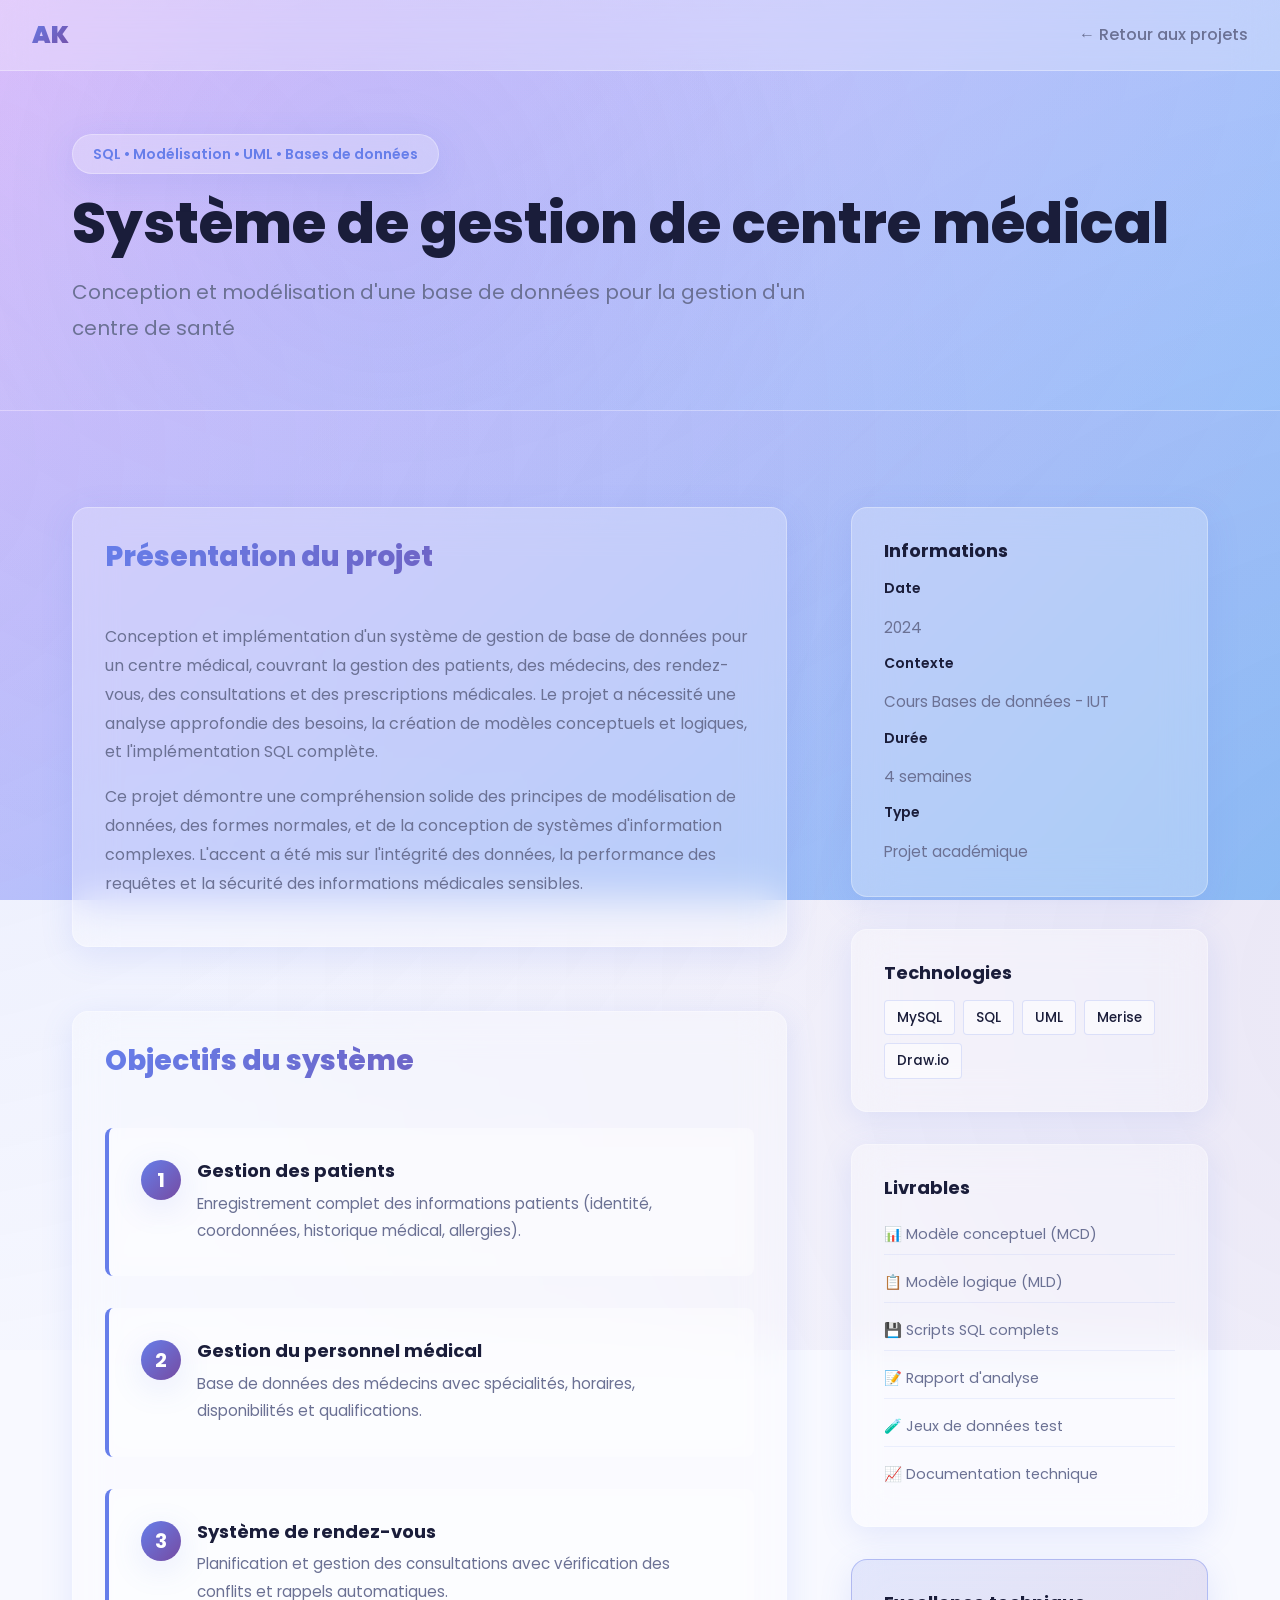
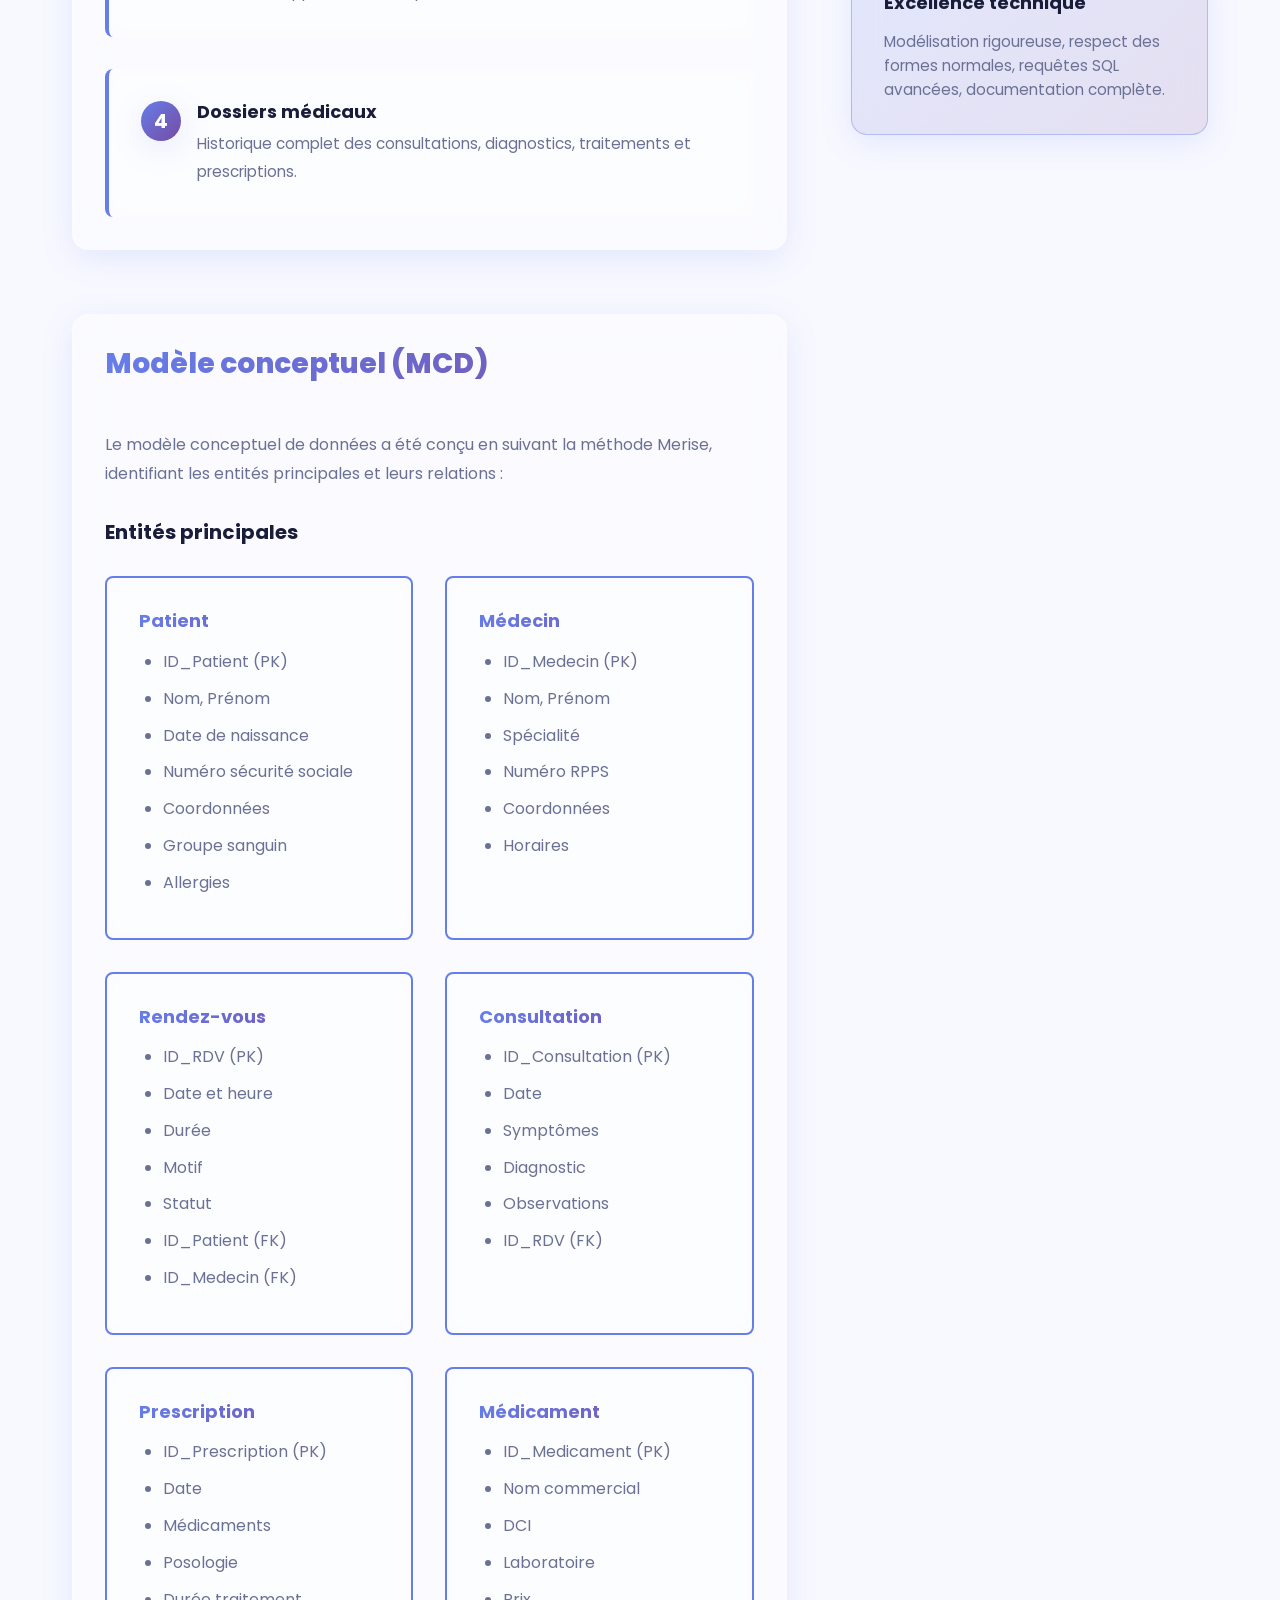
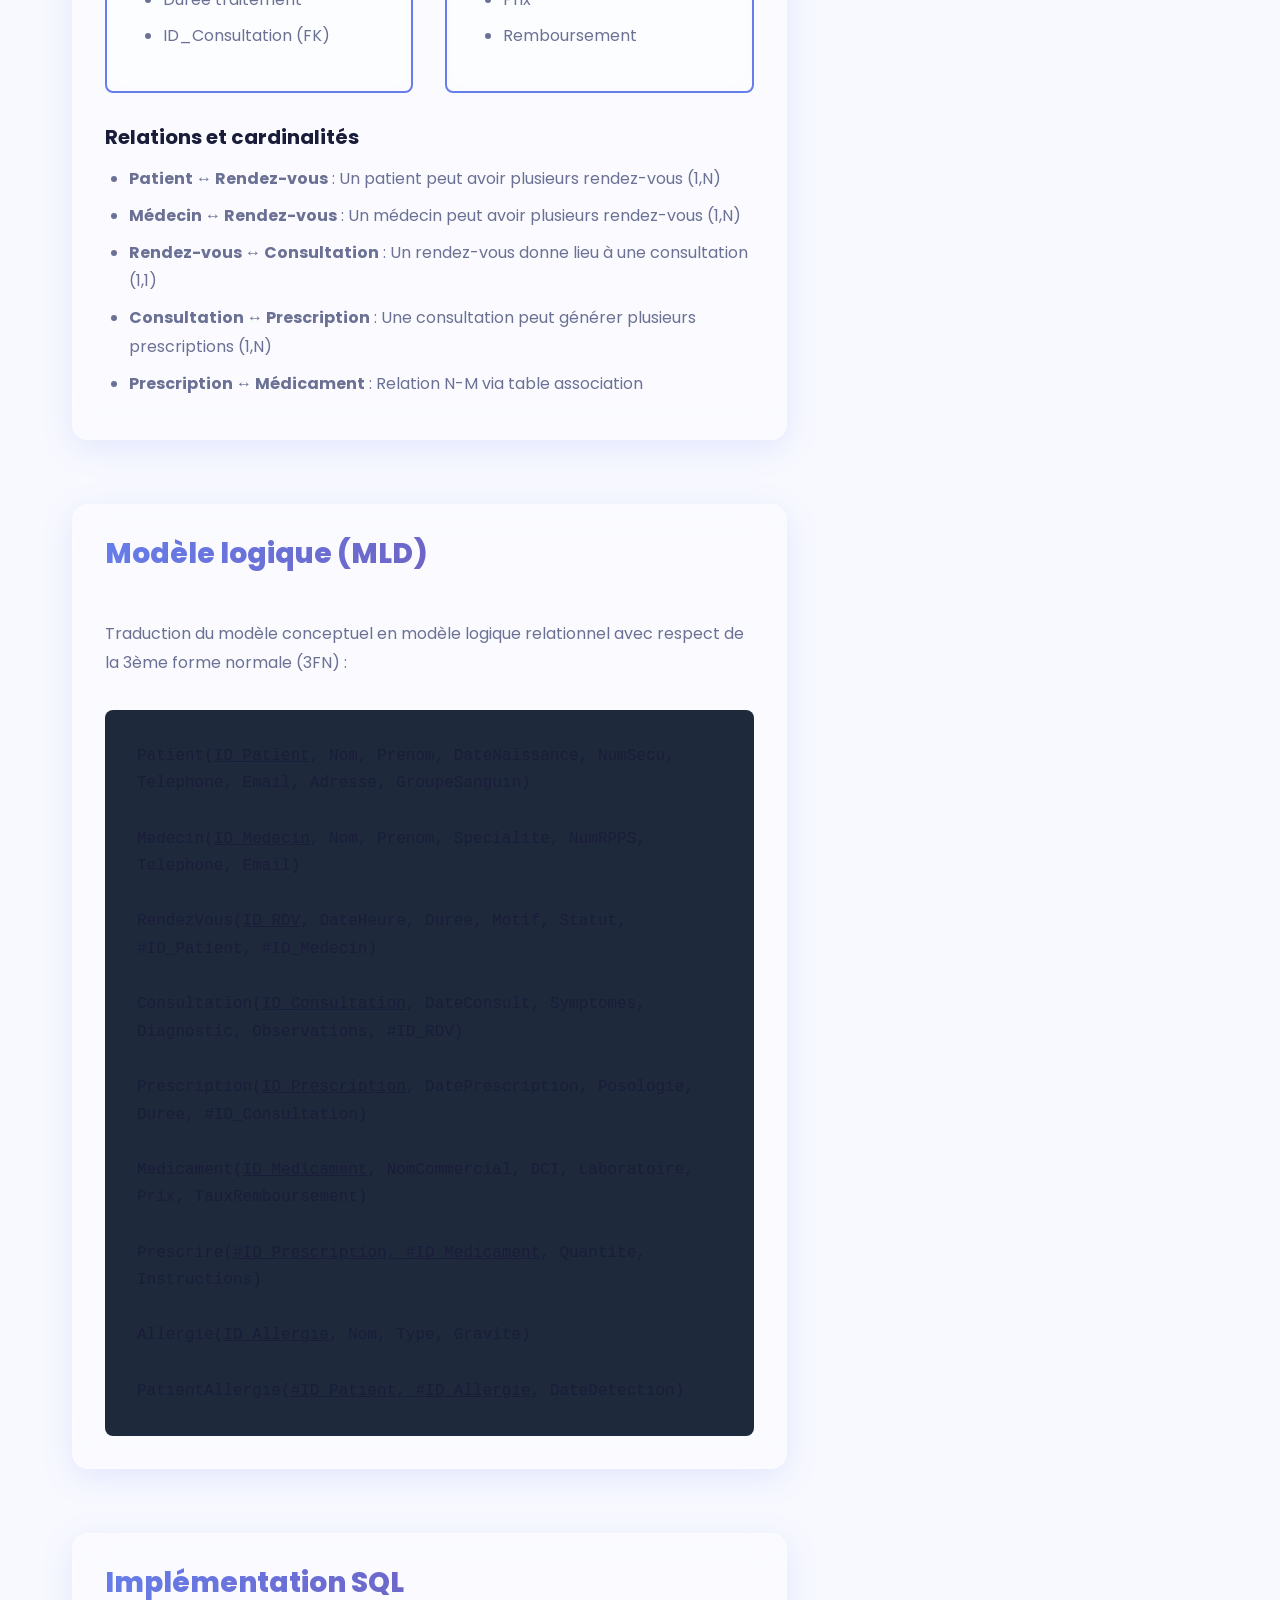
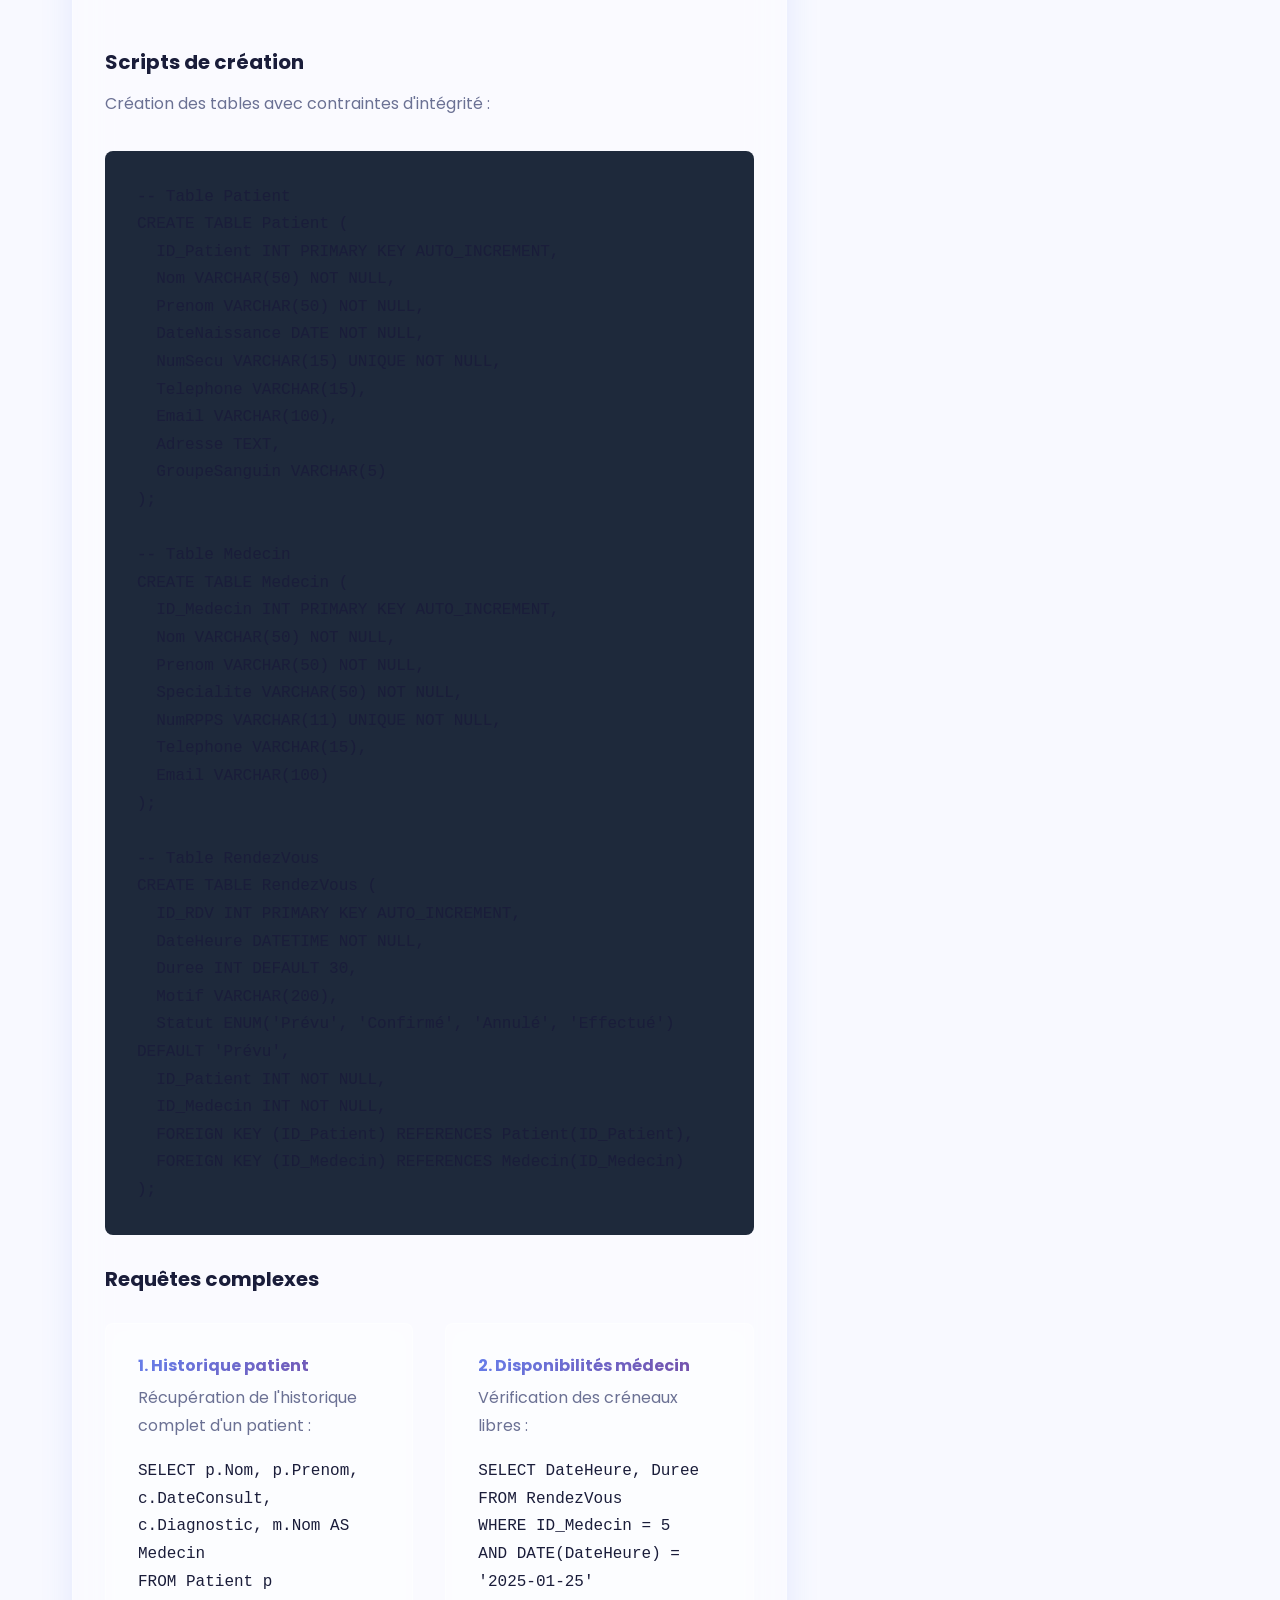
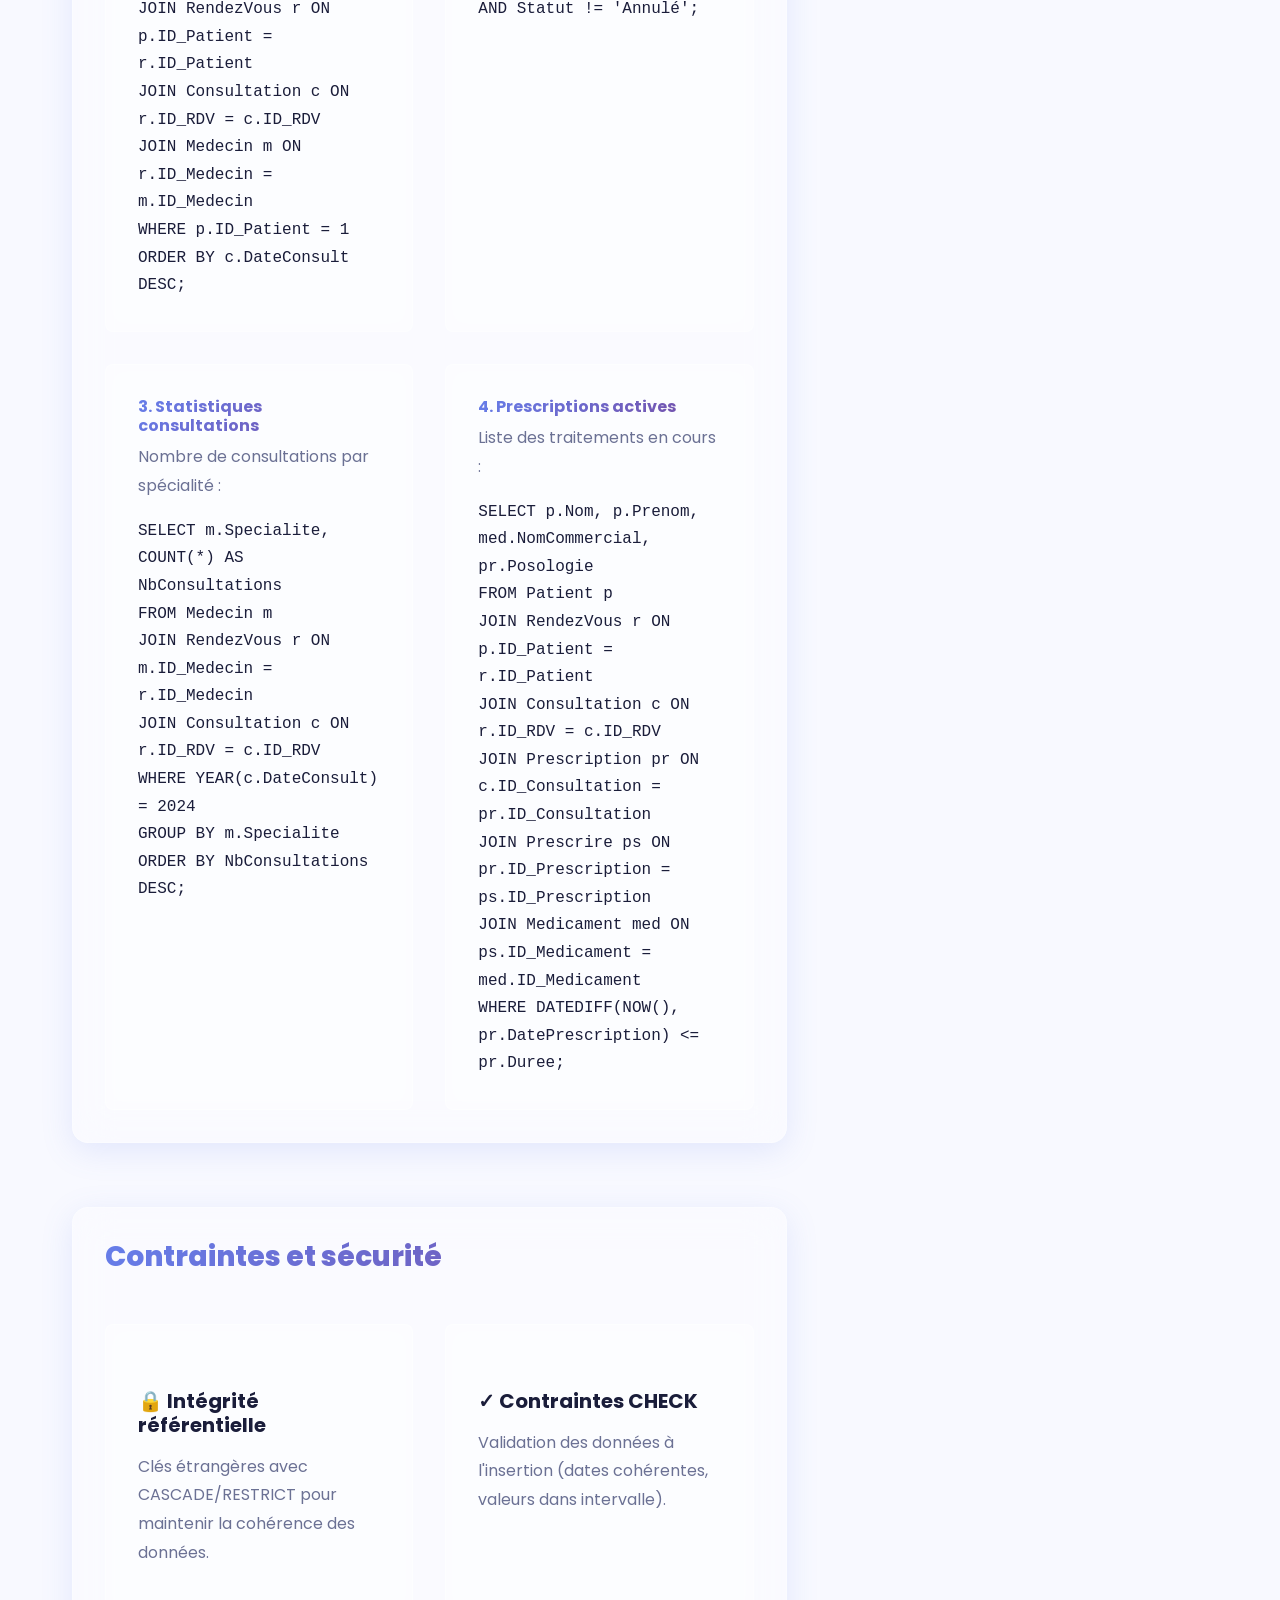
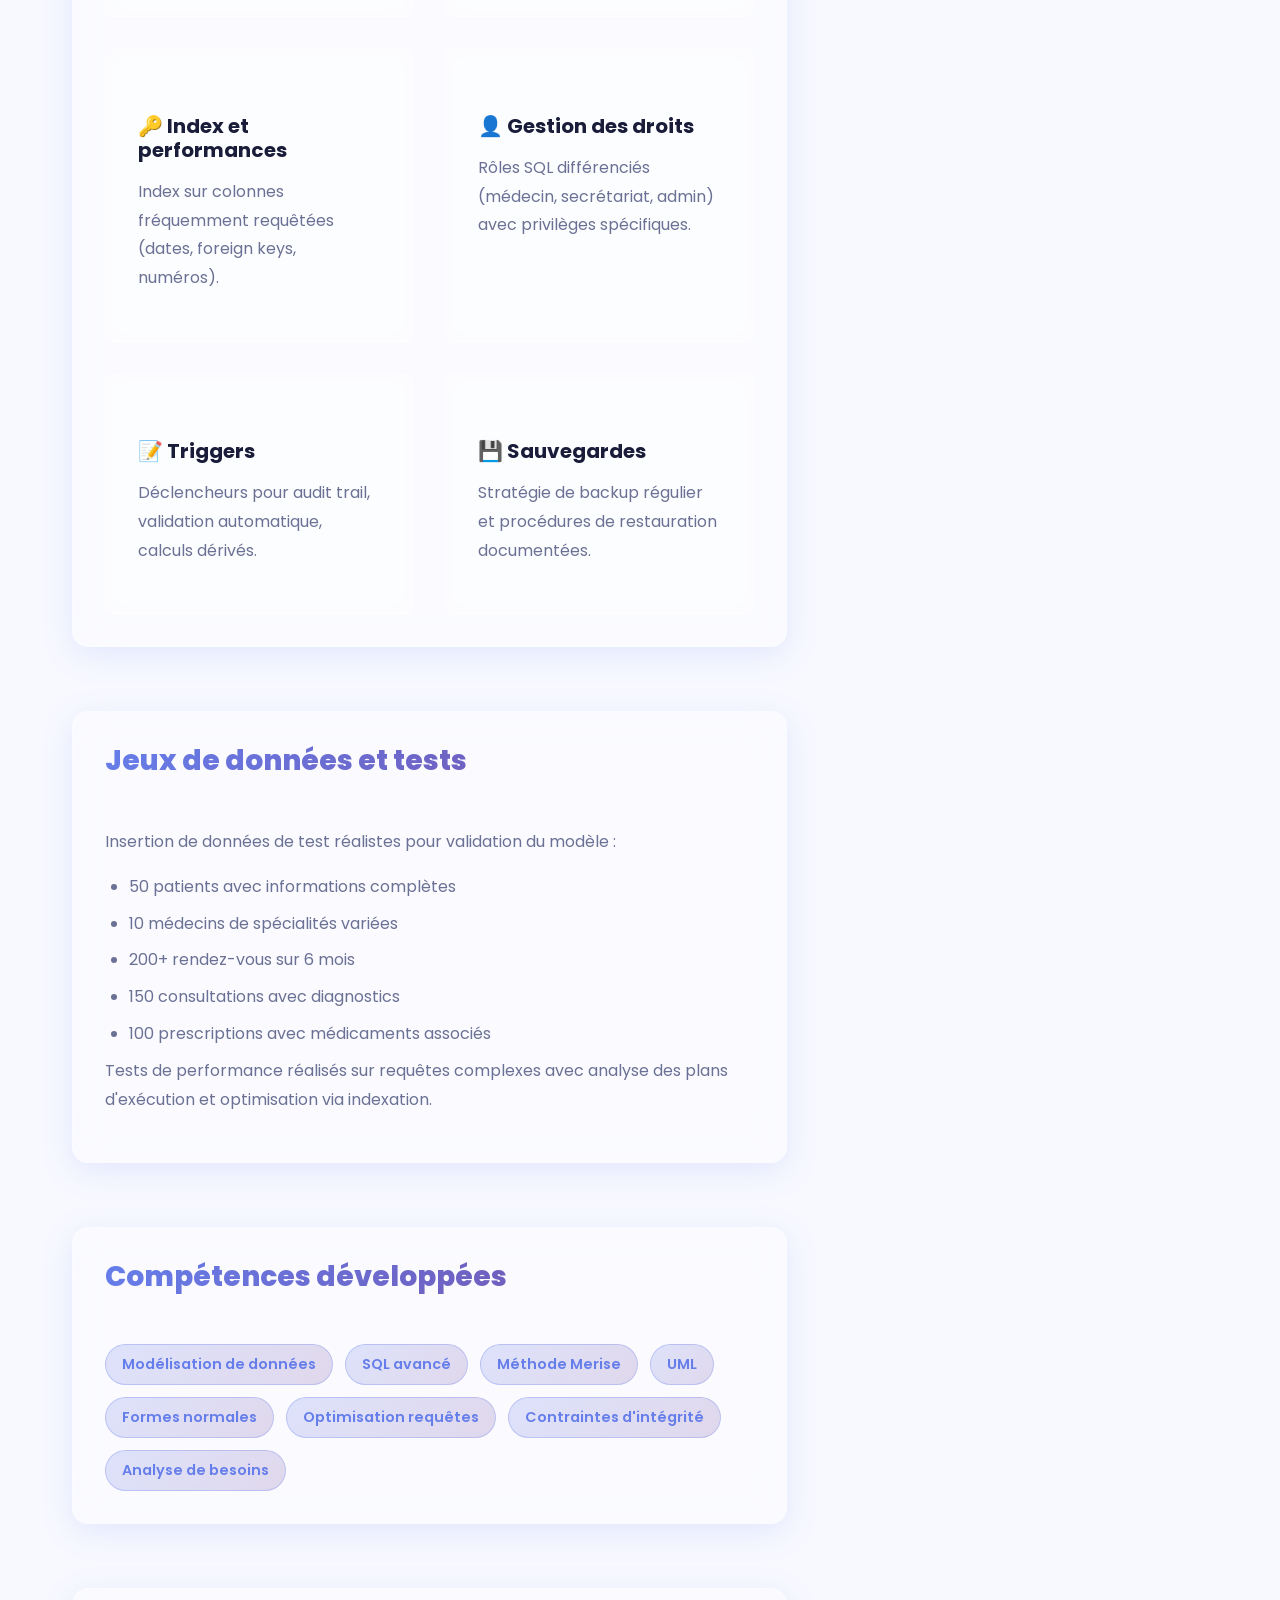
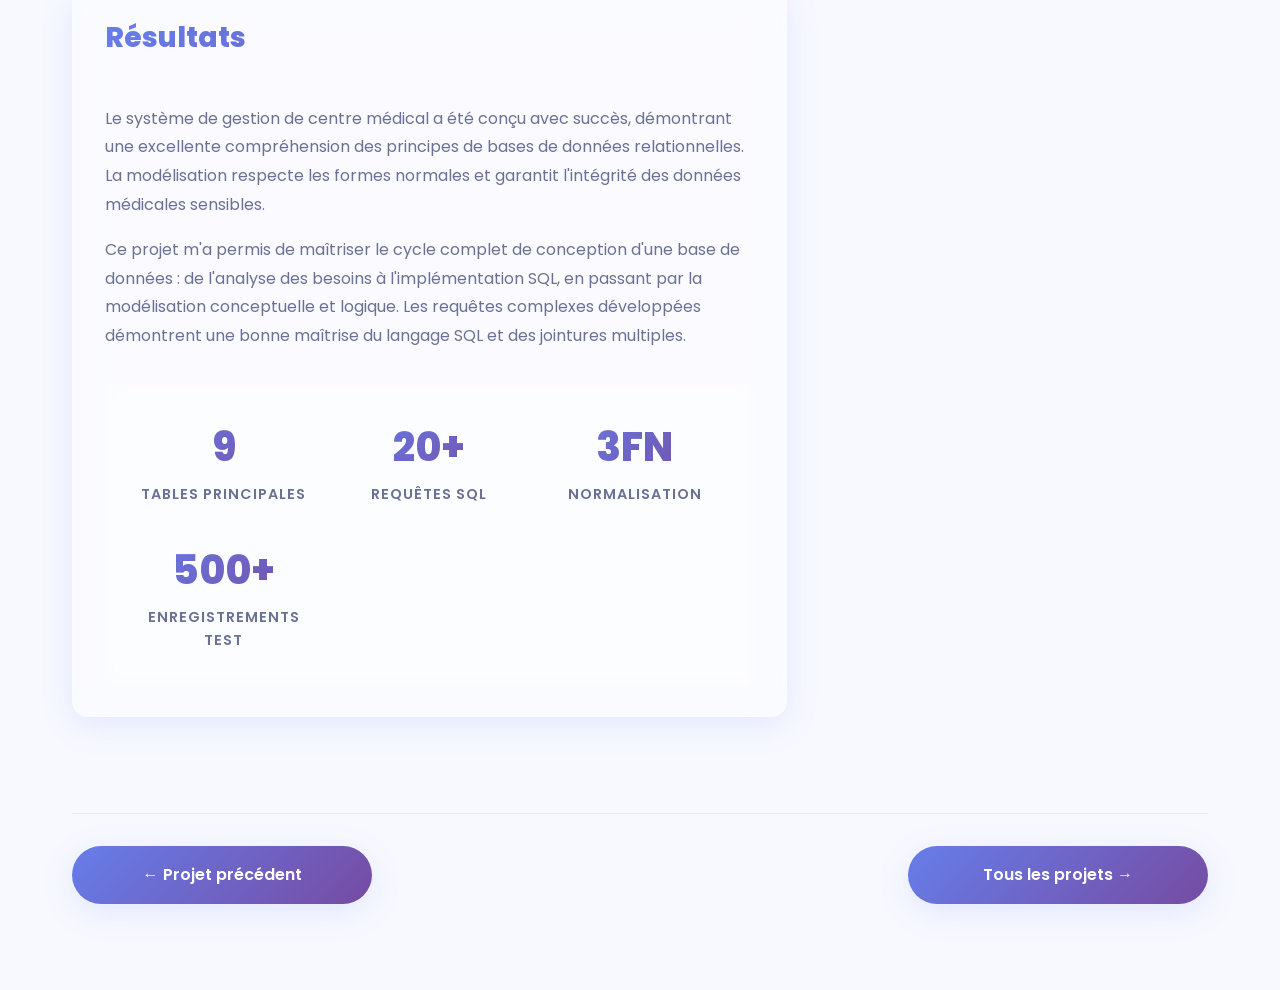
==== projet-base-donnees.html @ 13f82021 "Add files via upload" ====
<!DOCTYPE html>
<html lang="fr">
<head>
    <meta charset="UTF-8">
    <meta name="viewport" content="width=device-width, initial-scale=1.0">
    <title>Système de gestion centre médical - Ali Khaloui</title>
    <link rel="stylesheet" href="style-glassmorphism.css">
    <link rel="stylesheet" href="project-style-glassmorphism.css">
    <link href="https://fonts.googleapis.com/css2?family=Poppins:wght@300;400;500;600;700;800;900&display=swap" rel="stylesheet">
</head>
<body>
    <nav class="nav">
        <div class="nav-container">
            <a href="index.html" class="nav-logo">AK</a>
            <a href="index.html#projets" class="back-link">← Retour aux projets</a>
        </div>
    </nav>

    <div class="project-hero">
        <div class="container">
            <span class="project-tag">SQL • Modélisation • UML • Bases de données</span>
            <h1 class="project-hero-title">Système de gestion de centre médical</h1>
            <p class="project-hero-subtitle">Conception et modélisation d'une base de données pour la gestion d'un centre de santé</p>
        </div>
    </div>

    <main class="project-detail">
        <div class="container">
            <div class="project-content-grid">
                <div class="project-main-content">
                    <section class="content-section">
                        <h2>Présentation du projet</h2>
                        <p>
                            Conception et implémentation d'un système de gestion de base de données pour un centre 
                            médical, couvrant la gestion des patients, des médecins, des rendez-vous, des consultations 
                            et des prescriptions médicales. Le projet a nécessité une analyse approfondie des besoins, 
                            la création de modèles conceptuels et logiques, et l'implémentation SQL complète.
                        </p>
                        <p>
                            Ce projet démontre une compréhension solide des principes de modélisation de données, 
                            des formes normales, et de la conception de systèmes d'information complexes. L'accent 
                            a été mis sur l'intégrité des données, la performance des requêtes et la sécurité des 
                            informations médicales sensibles.
                        </p>
                    </section>

                    <section class="content-section">
                        <h2>Objectifs du système</h2>
                        <div class="objectives-list">
                            <div class="objective-item">
                                <div class="objective-number">1</div>
                                <div class="objective-content">
                                    <h3>Gestion des patients</h3>
                                    <p>Enregistrement complet des informations patients (identité, coordonnées, historique médical, allergies).</p>
                                </div>
                            </div>
                            <div class="objective-item">
                                <div class="objective-number">2</div>
                                <div class="objective-content">
                                    <h3>Gestion du personnel médical</h3>
                                    <p>Base de données des médecins avec spécialités, horaires, disponibilités et qualifications.</p>
                                </div>
                            </div>
                            <div class="objective-item">
                                <div class="objective-number">3</div>
                                <div class="objective-content">
                                    <h3>Système de rendez-vous</h3>
                                    <p>Planification et gestion des consultations avec vérification des conflits et rappels automatiques.</p>
                                </div>
                            </div>
                            <div class="objective-item">
                                <div class="objective-number">4</div>
                                <div class="objective-content">
                                    <h3>Dossiers médicaux</h3>
                                    <p>Historique complet des consultations, diagnostics, traitements et prescriptions.</p>
                                </div>
                            </div>
                        </div>
                    </section>

                    <section class="content-section">
                        <h2>Modèle conceptuel (MCD)</h2>
                        <p>
                            Le modèle conceptuel de données a été conçu en suivant la méthode Merise, 
                            identifiant les entités principales et leurs relations :
                        </p>
                        <div class="data-model">
                            <div class="entity-block">
                                <h3>Entités principales</h3>
                                <div class="entities-grid">
                                    <div class="entity-card">
                                        <h4>Patient</h4>
                                        <ul>
                                            <li>ID_Patient (PK)</li>
                                            <li>Nom, Prénom</li>
                                            <li>Date de naissance</li>
                                            <li>Numéro sécurité sociale</li>
                                            <li>Coordonnées</li>
                                            <li>Groupe sanguin</li>
                                            <li>Allergies</li>
                                        </ul>
                                    </div>
                                    <div class="entity-card">
                                        <h4>Médecin</h4>
                                        <ul>
                                            <li>ID_Medecin (PK)</li>
                                            <li>Nom, Prénom</li>
                                            <li>Spécialité</li>
                                            <li>Numéro RPPS</li>
                                            <li>Coordonnées</li>
                                            <li>Horaires</li>
                                        </ul>
                                    </div>
                                    <div class="entity-card">
                                        <h4>Rendez-vous</h4>
                                        <ul>
                                            <li>ID_RDV (PK)</li>
                                            <li>Date et heure</li>
                                            <li>Durée</li>
                                            <li>Motif</li>
                                            <li>Statut</li>
                                            <li>ID_Patient (FK)</li>
                                            <li>ID_Medecin (FK)</li>
                                        </ul>
                                    </div>
                                    <div class="entity-card">
                                        <h4>Consultation</h4>
                                        <ul>
                                            <li>ID_Consultation (PK)</li>
                                            <li>Date</li>
                                            <li>Symptômes</li>
                                            <li>Diagnostic</li>
                                            <li>Observations</li>
                                            <li>ID_RDV (FK)</li>
                                        </ul>
                                    </div>
                                    <div class="entity-card">
                                        <h4>Prescription</h4>
                                        <ul>
                                            <li>ID_Prescription (PK)</li>
                                            <li>Date</li>
                                            <li>Médicaments</li>
                                            <li>Posologie</li>
                                            <li>Durée traitement</li>
                                            <li>ID_Consultation (FK)</li>
                                        </ul>
                                    </div>
                                    <div class="entity-card">
                                        <h4>Médicament</h4>
                                        <ul>
                                            <li>ID_Medicament (PK)</li>
                                            <li>Nom commercial</li>
                                            <li>DCI</li>
                                            <li>Laboratoire</li>
                                            <li>Prix</li>
                                            <li>Remboursement</li>
                                        </ul>
                                    </div>
                                </div>
                            </div>
                            <div class="relations-block">
                                <h3>Relations et cardinalités</h3>
                                <ul class="relations-list">
                                    <li><strong>Patient ↔ Rendez-vous</strong> : Un patient peut avoir plusieurs rendez-vous (1,N)</li>
                                    <li><strong>Médecin ↔ Rendez-vous</strong> : Un médecin peut avoir plusieurs rendez-vous (1,N)</li>
                                    <li><strong>Rendez-vous ↔ Consultation</strong> : Un rendez-vous donne lieu à une consultation (1,1)</li>
                                    <li><strong>Consultation ↔ Prescription</strong> : Une consultation peut générer plusieurs prescriptions (1,N)</li>
                                    <li><strong>Prescription ↔ Médicament</strong> : Relation N-M via table association</li>
                                </ul>
                            </div>
                        </div>
                    </section>

                    <section class="content-section">
                        <h2>Modèle logique (MLD)</h2>
                        <p>
                            Traduction du modèle conceptuel en modèle logique relationnel avec respect 
                            de la 3ème forme normale (3FN) :
                        </p>
                        <div class="logical-model">
                            <div class="table-schema">
                                <code>
                                    Patient(<u>ID_Patient</u>, Nom, Prenom, DateNaissance, NumSecu, Telephone, Email, Adresse, GroupeSanguin)<br><br>
                                    Medecin(<u>ID_Medecin</u>, Nom, Prenom, Specialite, NumRPPS, Telephone, Email)<br><br>
                                    RendezVous(<u>ID_RDV</u>, DateHeure, Duree, Motif, Statut, #ID_Patient, #ID_Medecin)<br><br>
                                    Consultation(<u>ID_Consultation</u>, DateConsult, Symptomes, Diagnostic, Observations, #ID_RDV)<br><br>
                                    Prescription(<u>ID_Prescription</u>, DatePrescription, Posologie, Duree, #ID_Consultation)<br><br>
                                    Medicament(<u>ID_Medicament</u>, NomCommercial, DCI, Laboratoire, Prix, TauxRemboursement)<br><br>
                                    Prescrire(<u>#ID_Prescription, #ID_Medicament</u>, Quantite, Instructions)<br><br>
                                    Allergie(<u>ID_Allergie</u>, Nom, Type, Gravite)<br><br>
                                    PatientAllergie(<u>#ID_Patient, #ID_Allergie</u>, DateDetection)
                                </code>
                            </div>
                        </div>
                    </section>

                    <section class="content-section">
                        <h2>Implémentation SQL</h2>
                        <div class="sql-implementation">
                            <h3>Scripts de création</h3>
                            <p>Création des tables avec contraintes d'intégrité :</p>
                            <div class="code-block">
                                <code>
-- Table Patient<br>
CREATE TABLE Patient (<br>
&nbsp;&nbsp;ID_Patient INT PRIMARY KEY AUTO_INCREMENT,<br>
&nbsp;&nbsp;Nom VARCHAR(50) NOT NULL,<br>
&nbsp;&nbsp;Prenom VARCHAR(50) NOT NULL,<br>
&nbsp;&nbsp;DateNaissance DATE NOT NULL,<br>
&nbsp;&nbsp;NumSecu VARCHAR(15) UNIQUE NOT NULL,<br>
&nbsp;&nbsp;Telephone VARCHAR(15),<br>
&nbsp;&nbsp;Email VARCHAR(100),<br>
&nbsp;&nbsp;Adresse TEXT,<br>
&nbsp;&nbsp;GroupeSanguin VARCHAR(5)<br>
);<br><br>

-- Table Medecin<br>
CREATE TABLE Medecin (<br>
&nbsp;&nbsp;ID_Medecin INT PRIMARY KEY AUTO_INCREMENT,<br>
&nbsp;&nbsp;Nom VARCHAR(50) NOT NULL,<br>
&nbsp;&nbsp;Prenom VARCHAR(50) NOT NULL,<br>
&nbsp;&nbsp;Specialite VARCHAR(50) NOT NULL,<br>
&nbsp;&nbsp;NumRPPS VARCHAR(11) UNIQUE NOT NULL,<br>
&nbsp;&nbsp;Telephone VARCHAR(15),<br>
&nbsp;&nbsp;Email VARCHAR(100)<br>
);<br><br>

-- Table RendezVous<br>
CREATE TABLE RendezVous (<br>
&nbsp;&nbsp;ID_RDV INT PRIMARY KEY AUTO_INCREMENT,<br>
&nbsp;&nbsp;DateHeure DATETIME NOT NULL,<br>
&nbsp;&nbsp;Duree INT DEFAULT 30,<br>
&nbsp;&nbsp;Motif VARCHAR(200),<br>
&nbsp;&nbsp;Statut ENUM('Prévu', 'Confirmé', 'Annulé', 'Effectué') DEFAULT 'Prévu',<br>
&nbsp;&nbsp;ID_Patient INT NOT NULL,<br>
&nbsp;&nbsp;ID_Medecin INT NOT NULL,<br>
&nbsp;&nbsp;FOREIGN KEY (ID_Patient) REFERENCES Patient(ID_Patient),<br>
&nbsp;&nbsp;FOREIGN KEY (ID_Medecin) REFERENCES Medecin(ID_Medecin)<br>
);
                                </code>
                            </div>

                            <h3>Requêtes complexes</h3>
                            <div class="queries-grid">
                                <div class="query-example">
                                    <h4>1. Historique patient</h4>
                                    <p>Récupération de l'historique complet d'un patient :</p>
                                    <code>
SELECT p.Nom, p.Prenom, c.DateConsult, c.Diagnostic, m.Nom AS Medecin<br>
FROM Patient p<br>
JOIN RendezVous r ON p.ID_Patient = r.ID_Patient<br>
JOIN Consultation c ON r.ID_RDV = c.ID_RDV<br>
JOIN Medecin m ON r.ID_Medecin = m.ID_Medecin<br>
WHERE p.ID_Patient = 1<br>
ORDER BY c.DateConsult DESC;
                                    </code>
                                </div>
                                <div class="query-example">
                                    <h4>2. Disponibilités médecin</h4>
                                    <p>Vérification des créneaux libres :</p>
                                    <code>
SELECT DateHeure, Duree<br>
FROM RendezVous<br>
WHERE ID_Medecin = 5<br>
AND DATE(DateHeure) = '2025-01-25'<br>
AND Statut != 'Annulé';
                                    </code>
                                </div>
                                <div class="query-example">
                                    <h4>3. Statistiques consultations</h4>
                                    <p>Nombre de consultations par spécialité :</p>
                                    <code>
SELECT m.Specialite, COUNT(*) AS NbConsultations<br>
FROM Medecin m<br>
JOIN RendezVous r ON m.ID_Medecin = r.ID_Medecin<br>
JOIN Consultation c ON r.ID_RDV = c.ID_RDV<br>
WHERE YEAR(c.DateConsult) = 2024<br>
GROUP BY m.Specialite<br>
ORDER BY NbConsultations DESC;
                                    </code>
                                </div>
                                <div class="query-example">
                                    <h4>4. Prescriptions actives</h4>
                                    <p>Liste des traitements en cours :</p>
                                    <code>
SELECT p.Nom, p.Prenom, med.NomCommercial, pr.Posologie<br>
FROM Patient p<br>
JOIN RendezVous r ON p.ID_Patient = r.ID_Patient<br>
JOIN Consultation c ON r.ID_RDV = c.ID_RDV<br>
JOIN Prescription pr ON c.ID_Consultation = pr.ID_Consultation<br>
JOIN Prescrire ps ON pr.ID_Prescription = ps.ID_Prescription<br>
JOIN Medicament med ON ps.ID_Medicament = med.ID_Medicament<br>
WHERE DATEDIFF(NOW(), pr.DatePrescription) &lt;= pr.Duree;
                                    </code>
                                </div>
                            </div>
                        </div>
                    </section>

                    <section class="content-section">
                        <h2>Contraintes et sécurité</h2>
                        <div class="security-features">
                            <div class="security-item">
                                <h3>🔒 Intégrité référentielle</h3>
                                <p>Clés étrangères avec CASCADE/RESTRICT pour maintenir la cohérence des données.</p>
                            </div>
                            <div class="security-item">
                                <h3>✓ Contraintes CHECK</h3>
                                <p>Validation des données à l'insertion (dates cohérentes, valeurs dans intervalle).</p>
                            </div>
                            <div class="security-item">
                                <h3>🔑 Index et performances</h3>
                                <p>Index sur colonnes fréquemment requêtées (dates, foreign keys, numéros).</p>
                            </div>
                            <div class="security-item">
                                <h3>👤 Gestion des droits</h3>
                                <p>Rôles SQL différenciés (médecin, secrétariat, admin) avec privilèges spécifiques.</p>
                            </div>
                            <div class="security-item">
                                <h3>📝 Triggers</h3>
                                <p>Déclencheurs pour audit trail, validation automatique, calculs dérivés.</p>
                            </div>
                            <div class="security-item">
                                <h3>💾 Sauvegardes</h3>
                                <p>Stratégie de backup régulier et procédures de restauration documentées.</p>
                            </div>
                        </div>
                    </section>

                    <section class="content-section">
                        <h2>Jeux de données et tests</h2>
                        <p>
                            Insertion de données de test réalistes pour validation du modèle :
                        </p>
                        <ul>
                            <li>50 patients avec informations complètes</li>
                            <li>10 médecins de spécialités variées</li>
                            <li>200+ rendez-vous sur 6 mois</li>
                            <li>150 consultations avec diagnostics</li>
                            <li>100 prescriptions avec médicaments associés</li>
                        </ul>
                        <p>
                            Tests de performance réalisés sur requêtes complexes avec analyse des plans d'exécution 
                            et optimisation via indexation.
                        </p>
                    </section>

                    <section class="content-section">
                        <h2>Compétences développées</h2>
                        <div class="skills-developed">
                            <span class="skill-badge">Modélisation de données</span>
                            <span class="skill-badge">SQL avancé</span>
                            <span class="skill-badge">Méthode Merise</span>
                            <span class="skill-badge">UML</span>
                            <span class="skill-badge">Formes normales</span>
                            <span class="skill-badge">Optimisation requêtes</span>
                            <span class="skill-badge">Contraintes d'intégrité</span>
                            <span class="skill-badge">Analyse de besoins</span>
                        </div>
                    </section>

                    <section class="content-section">
                        <h2>Résultats</h2>
                        <p>
                            Le système de gestion de centre médical a été conçu avec succès, démontrant une 
                            excellente compréhension des principes de bases de données relationnelles. La 
                            modélisation respecte les formes normales et garantit l'intégrité des données 
                            médicales sensibles.
                        </p>
                        <p>
                            Ce projet m'a permis de maîtriser le cycle complet de conception d'une base de 
                            données : de l'analyse des besoins à l'implémentation SQL, en passant par la 
                            modélisation conceptuelle et logique. Les requêtes complexes développées démontrent 
                            une bonne maîtrise du langage SQL et des jointures multiples.
                        </p>
                        <div class="project-stats">
                            <div class="stat-item">
                                <div class="stat-number">9</div>
                                <div class="stat-label">Tables principales</div>
                            </div>
                            <div class="stat-item">
                                <div class="stat-number">20+</div>
                                <div class="stat-label">Requêtes SQL</div>
                            </div>
                            <div class="stat-item">
                                <div class="stat-number">3FN</div>
                                <div class="stat-label">Normalisation</div>
                            </div>
                            <div class="stat-item">
                                <div class="stat-number">500+</div>
                                <div class="stat-label">Enregistrements test</div>
                            </div>
                        </div>
                    </section>
                </div>

                <aside class="project-sidebar">
                    <div class="sidebar-card">
                        <h3>Informations</h3>
                        <dl class="info-list">
                            <dt>Date</dt>
                            <dd>2024</dd>
                            
                            <dt>Contexte</dt>
                            <dd>Cours Bases de données - IUT</dd>
                            
                            <dt>Durée</dt>
                            <dd>4 semaines</dd>
                            
                            <dt>Type</dt>
                            <dd>Projet académique</dd>
                        </dl>
                    </div>

                    <div class="sidebar-card">
                        <h3>Technologies</h3>
                        <div class="tech-list">
                            <span class="tech-badge">MySQL</span>
                            <span class="tech-badge">SQL</span>
                            <span class="tech-badge">UML</span>
                            <span class="tech-badge">Merise</span>
                            <span class="tech-badge">Draw.io</span>
                        </div>
                    </div>

                    <div class="sidebar-card">
                        <h3>Livrables</h3>
                        <ul class="file-list">
                            <li>📊 Modèle conceptuel (MCD)</li>
                            <li>📋 Modèle logique (MLD)</li>
                            <li>💾 Scripts SQL complets</li>
                            <li>📝 Rapport d'analyse</li>
                            <li>🧪 Jeux de données test</li>
                            <li>📈 Documentation technique</li>
                        </ul>
                    </div>

                    <div class="sidebar-card highlight">
                        <h3>Excellence technique</h3>
                        <p class="evaluation-text">
                            Modélisation rigoureuse, respect des formes normales, 
                            requêtes SQL avancées, documentation complète.
                        </p>
                    </div>
                </aside>
            </div>

            <div class="project-navigation">
                <a href="projet-grande-muraille.html" class="nav-button">← Projet précédent</a>
                <a href="index.html#projets" class="nav-button">Tous les projets →</a>
            </div>
        </div>
    </main>

    <footer class="footer">
        <div class="container">
            <div class="footer-content">
                <p>&copy; 2025 Ali Khaloui. Tous droits réservés.</p>
            </div>
        </div>
    </footer>

    <script src="script.js"></script>
</body>
</html>
---- style-glassmorphism.css ----
/* ===================================
   Glassmorphism Pro Theme
   =================================== */

:root {
    /* Couleurs principales */
    --color-primary: #667eea;
    --color-primary-dark: #5568d3;
    --color-secondary: #764ba2;
    --color-accent: #f093fb;
    
    /* Couleurs de fond */
    --color-bg: #f8f9ff;
    --color-bg-alt: rgba(255, 255, 255, 0.7);
    --color-glass: rgba(255, 255, 255, 0.25);
    --color-glass-hover: rgba(255, 255, 255, 0.35);
    
    /* Couleurs de texte */
    --color-text: #1a1d3a;
    --color-text-light: #6b7194;
    --color-border: rgba(102, 126, 234, 0.15);
    
    /* Gradients */
    --gradient-primary: linear-gradient(135deg, #667eea 0%, #764ba2 100%);
    --gradient-accent: linear-gradient(135deg, #f093fb 0%, #f5576c 100%);
    --gradient-bg: linear-gradient(135deg, #e0c3fc 0%, #8ec5fc 100%);
    
    /* Typographie */
    --font-display: 'Poppins', sans-serif;
    --font-body: 'Poppins', sans-serif;
    
    /* Espacements */
    --spacing-xs: 0.5rem;
    --spacing-sm: 1rem;
    --spacing-md: 2rem;
    --spacing-lg: 4rem;
    --spacing-xl: 6rem;
    
    /* Autres */
    --border-radius: 1rem;
    --border-radius-sm: 0.5rem;
    --transition: all 0.4s cubic-bezier(0.4, 0, 0.2, 1);
    --shadow-glass: 0 8px 32px rgba(102, 126, 234, 0.15);
    --shadow-glass-lg: 0 15px 45px rgba(102, 126, 234, 0.25);
}

/* ===================================
   Reset & Base
   =================================== */
* {
    margin: 0;
    padding: 0;
    box-sizing: border-box;
}

html {
    scroll-behavior: smooth;
    font-size: 16px;
}

body {
    font-family: var(--font-body);
    color: var(--color-text);
    background: var(--color-bg);
    background-image: var(--gradient-bg);
    background-attachment: fixed;
    line-height: 1.6;
    overflow-x: hidden;
}

/* Animation de fond */
body::before {
    content: '';
    position: fixed;
    top: -50%;
    left: -50%;
    width: 200%;
    height: 200%;
    background: 
        radial-gradient(circle at 20% 50%, rgba(102, 126, 234, 0.1) 0%, transparent 50%),
        radial-gradient(circle at 80% 80%, rgba(118, 75, 162, 0.1) 0%, transparent 50%),
        radial-gradient(circle at 40% 20%, rgba(240, 147, 251, 0.08) 0%, transparent 50%);
    animation: gradientShift 15s ease infinite;
    z-index: -1;
}

@keyframes gradientShift {
    0%, 100% { transform: translate(0, 0) rotate(0deg); }
    33% { transform: translate(5%, 5%) rotate(5deg); }
    66% { transform: translate(-5%, 5%) rotate(-5deg); }
}

h1, h2, h3, h4, h5, h6 {
    font-family: var(--font-display);
    font-weight: 700;
    line-height: 1.2;
    color: var(--color-text);
}

a {
    text-decoration: none;
    color: inherit;
    transition: var(--transition);
}

img {
    max-width: 100%;
    height: auto;
    display: block;
}

/* ===================================
   Glassmorphism Utilities
   =================================== */
.glass {
    background: var(--color-glass);
    backdrop-filter: blur(20px);
    -webkit-backdrop-filter: blur(20px);
    border: 1px solid rgba(255, 255, 255, 0.3);
    box-shadow: var(--shadow-glass);
}

.glass-hover {
    transition: var(--transition);
}

.glass-hover:hover {
    background: var(--color-glass-hover);
    box-shadow: var(--shadow-glass-lg);
    transform: translateY(-5px);
}

/* ===================================
   Container
   =================================== */
.container {
    max-width: 1200px;
    margin: 0 auto;
    padding: 0 var(--spacing-md);
}

.gradient-text {
    background: var(--gradient-primary);
    -webkit-background-clip: text;
    -webkit-text-fill-color: transparent;
    background-clip: text;
}

/* ===================================
   Navigation
   =================================== */
.nav {
    position: fixed;
    top: 0;
    left: 0;
    right: 0;
    background: var(--color-glass);
    backdrop-filter: blur(20px);
    -webkit-backdrop-filter: blur(20px);
    border-bottom: 1px solid rgba(255, 255, 255, 0.3);
    z-index: 1000;
    transition: var(--transition);
}

.nav.scrolled {
    box-shadow: var(--shadow-glass);
    background: rgba(255, 255, 255, 0.4);
}

.nav-container {
    max-width: 1400px;
    margin: 0 auto;
    padding: 0 var(--spacing-md);
    display: flex;
    justify-content: space-between;
    align-items: center;
    height: 70px;
}

.nav-logo {
    font-family: var(--font-display);
    font-size: 1.5rem;
    font-weight: 900;
    background: var(--gradient-primary);
    -webkit-background-clip: text;
    -webkit-text-fill-color: transparent;
    background-clip: text;
    display: flex;
    align-items: center;
    gap: 0.5rem;
}

.nav-menu {
    display: flex;
    list-style: none;
    gap: var(--spacing-sm);
    align-items: center;
}

.nav-link {
    font-family: var(--font-display);
    font-size: 0.95rem;
    font-weight: 500;
    color: var(--color-text);
    padding: 0.5rem 1.25rem;
    border-radius: 2rem;
    position: relative;
    transition: var(--transition);
}

.nav-link::before {
    content: '';
    position: absolute;
    inset: 0;
    background: var(--gradient-primary);
    border-radius: 2rem;
    opacity: 0;
    transition: var(--transition);
    z-index: -1;
}

.nav-link:hover {
    color: white;
    transform: translateY(-2px);
}

.nav-link:hover::before {
    opacity: 1;
}

.nav-toggle {
    display: none;
    flex-direction: column;
    gap: 5px;
    background: none;
    border: none;
    cursor: pointer;
    padding: 0.5rem;
}

.nav-toggle span {
    width: 25px;
    height: 3px;
    background: var(--color-primary);
    border-radius: 3px;
    transition: var(--transition);
}

/* ===================================
   Hero Section
   =================================== */
.hero {
    min-height: 100vh;
    display: flex;
    align-items: center;
    padding: var(--spacing-xl) 0;
    position: relative;
    overflow: hidden;
}

.hero-container {
    max-width: 1400px;
    margin: 0 auto;
    padding: 0 var(--spacing-md);
    position: relative;
    z-index: 1;
}

.hero-content {
    display: grid;
    grid-template-columns: 1.2fr 1fr;
    gap: var(--spacing-lg);
    align-items: center;
}

.hero-text {
    animation: fadeInUp 0.8s ease-out;
}

@keyframes fadeInUp {
    from {
        opacity: 0;
        transform: translateY(30px);
    }
    to {
        opacity: 1;
        transform: translateY(0);
    }
}

.hero-tag {
    display: inline-block;
    padding: 0.5rem 1.25rem;
    background: var(--color-glass);
    backdrop-filter: blur(20px);
    border: 1px solid rgba(255, 255, 255, 0.3);
    color: var(--color-primary);
    border-radius: 2rem;
    font-size: 0.9rem;
    font-weight: 600;
    margin-bottom: var(--spacing-sm);
    box-shadow: var(--shadow-glass);
}

.hero-title {
    font-size: clamp(2.5rem, 5vw, 4.5rem);
    margin-bottom: var(--spacing-md);
    line-height: 1.1;
    font-weight: 800;
}

.hero-description {
    font-size: 1.2rem;
    color: var(--color-text-light);
    margin-bottom: var(--spacing-md);
    max-width: 600px;
    line-height: 1.8;
}

.hero-cta {
    display: flex;
    gap: var(--spacing-sm);
    margin-bottom: var(--spacing-md);
    flex-wrap: wrap;
}

.btn {
    display: inline-flex;
    align-items: center;
    gap: 0.5rem;
    padding: 1rem 2rem;
    border-radius: 3rem;
    font-family: var(--font-display);
    font-weight: 600;
    font-size: 1rem;
    cursor: pointer;
    border: none;
    transition: var(--transition);
    position: relative;
    overflow: hidden;
}

.btn::before {
    content: '';
    position: absolute;
    inset: 0;
    background: linear-gradient(135deg, rgba(255, 255, 255, 0.2), transparent);
    opacity: 0;
    transition: var(--transition);
}

.btn:hover::before {
    opacity: 1;
}

.btn-primary {
    background: var(--gradient-primary);
    color: white;
    box-shadow: var(--shadow-glass);
}

.btn-primary:hover {
    transform: translateY(-3px);
    box-shadow: var(--shadow-glass-lg);
}

.btn-secondary {
    background: var(--color-glass);
    backdrop-filter: blur(20px);
    color: var(--color-text);
    border: 2px solid rgba(255, 255, 255, 0.3);
}

.btn-secondary:hover {
    background: var(--color-glass-hover);
    transform: translateY(-3px);
}

.hero-social {
    display: flex;
    gap: var(--spacing-sm);
}

.social-link {
    width: 50px;
    height: 50px;
    display: flex;
    align-items: center;
    justify-content: center;
    background: var(--color-glass);
    backdrop-filter: blur(20px);
    border: 1px solid rgba(255, 255, 255, 0.3);
    border-radius: 50%;
    color: var(--color-primary);
    transition: var(--transition);
    box-shadow: var(--shadow-glass);
}

.social-link:hover {
    background: var(--gradient-primary);
    color: white;
    transform: translateY(-5px);
    box-shadow: var(--shadow-glass-lg);
}

.hero-image {
    animation: fadeInRight 0.8s ease-out;
}

@keyframes fadeInRight {
    from {
        opacity: 0;
        transform: translateX(30px);
    }
    to {
        opacity: 1;
        transform: translateX(0);
    }
}

.image-wrapper {
    position: relative;
    width: 100%;
    max-width: 450px;
    margin: 0 auto;
}

.image-placeholder {
    aspect-ratio: 1;
    background: var(--color-glass);
    backdrop-filter: blur(20px);
    border-radius: 2rem;
    display: flex;
    align-items: center;
    justify-content: center;
    border: 2px solid rgba(255, 255, 255, 0.3);
    position: relative;
    z-index: 1;
    box-shadow: var(--shadow-glass-lg);
}

.image-placeholder svg {
    width: 120px;
    height: 120px;
    color: var(--color-primary);
    opacity: 0.4;
}

.image-decoration {
    position: absolute;
    top: -20px;
    right: -20px;
    width: 100%;
    height: 100%;
    background: var(--gradient-primary);
    opacity: 0.3;
    border-radius: 2rem;
    z-index: 0;
    filter: blur(40px);
}

.scroll-indicator {
    position: absolute;
    bottom: 40px;
    left: 50%;
    transform: translateX(-50%);
    display: flex;
    flex-direction: column;
    align-items: center;
    gap: 0.5rem;
    color: var(--color-text-light);
    font-size: 0.875rem;
    font-weight: 500;
}

.scroll-line {
    width: 2px;
    height: 40px;
    background: linear-gradient(to bottom, var(--color-primary), transparent);
    animation: scrollAnimation 2s ease-in-out infinite;
}

@keyframes scrollAnimation {
    0%, 100% { opacity: 0; transform: translateY(0); }
    50% { opacity: 1; transform: translateY(10px); }
}

/* ===================================
   Sections
   =================================== */
.section {
    padding: var(--spacing-xl) 0;
}

.section-header {
    text-align: center;
    margin-bottom: var(--spacing-lg);
    animation: fadeInUp 0.6s ease-out;
}

.section-tag {
    display: inline-block;
    padding: 0.5rem 1.25rem;
    background: var(--color-glass);
    backdrop-filter: blur(20px);
    border: 1px solid rgba(255, 255, 255, 0.3);
    color: var(--color-primary);
    border-radius: 2rem;
    font-size: 0.875rem;
    font-weight: 600;
    margin-bottom: var(--spacing-sm);
    box-shadow: var(--shadow-glass);
}

.section-title {
    font-size: clamp(2rem, 4vw, 3rem);
    margin-bottom: var(--spacing-sm);
    font-weight: 800;
}

.section-subtitle {
    font-size: 1.125rem;
    color: var(--color-text-light);
    max-width: 700px;
    margin: 0 auto;
    line-height: 1.8;
}

/* ===================================
   About Section
   =================================== */
.about-content {
    display: grid;
    grid-template-columns: 1.2fr 1fr;
    gap: var(--spacing-lg);
    align-items: start;
}

.about-text {
    display: flex;
    flex-direction: column;
    gap: var(--spacing-sm);
}

.about-intro {
    font-size: 1.25rem;
    font-weight: 600;
    color: var(--color-text);
    margin-bottom: var(--spacing-sm);
    line-height: 1.6;
}

.about-text p {
    font-size: 1.05rem;
    color: var(--color-text-light);
    line-height: 1.8;
}

.about-info {
    display: grid;
    grid-template-columns: repeat(2, 1fr);
    gap: var(--spacing-sm);
}

.info-card {
    background: var(--color-glass);
    backdrop-filter: blur(20px);
    padding: var(--spacing-md);
    border-radius: var(--border-radius);
    border: 1px solid rgba(255, 255, 255, 0.3);
    transition: var(--transition);
    box-shadow: var(--shadow-glass);
}

.info-card:hover {
    transform: translateY(-8px);
    box-shadow: var(--shadow-glass-lg);
    background: var(--color-glass-hover);
}

.info-icon {
    font-size: 2rem;
    margin-bottom: var(--spacing-xs);
}

.info-card h3 {
    font-size: 1rem;
    margin-bottom: 0.25rem;
    color: var(--color-text);
    font-weight: 600;
}

.info-card p {
    font-size: 0.95rem;
    font-weight: 600;
    color: var(--color-text);
    margin-bottom: 0.25rem;
}

.info-card span {
    font-size: 0.875rem;
    color: var(--color-text-light);
}

/* ===================================
   Skills Section - Logos
   =================================== */
.skills-logo-grid {
    display: grid;
    grid-template-columns: repeat(auto-fit, minmax(300px, 1fr));
    gap: var(--spacing-lg);
}

.skill-logo-category {
    background: var(--color-glass);
    backdrop-filter: blur(20px);
    padding: var(--spacing-md);
    border-radius: var(--border-radius);
    border: 1px solid rgba(255, 255, 255, 0.3);
    box-shadow: var(--shadow-glass);
    transition: var(--transition);
}

.skill-logo-category:hover {
    transform: translateY(-5px);
    box-shadow: var(--shadow-glass-lg);
}

.skill-logo-category .category-title {
    font-size: 1.25rem;
    margin-bottom: var(--spacing-md);
    text-align: center;
    background: var(--gradient-primary);
    -webkit-background-clip: text;
    -webkit-text-fill-color: transparent;
    background-clip: text;
    font-weight: 700;
}

.logos-container {
    display: grid;
    grid-template-columns: repeat(auto-fit, minmax(100px, 1fr));
    gap: var(--spacing-md);
}

.logo-item {
    display: flex;
    flex-direction: column;
    align-items: center;
    gap: var(--spacing-xs);
}

.logo-wrapper {
    width: 80px;
    height: 80px;
    background: rgba(255, 255, 255, 0.5);
    border-radius: var(--border-radius-sm);
    display: flex;
    align-items: center;
    justify-content: center;
    transition: var(--transition);
    position: relative;
    overflow: hidden;
}

.logo-wrapper::before {
    content: '';
    position: absolute;
    inset: 0;
    background: var(--gradient-primary);
    opacity: 0;
    transition: var(--transition);
}

.logo-item:hover .logo-wrapper {
    transform: translateY(-8px) scale(1.05);
    box-shadow: 0 12px 30px rgba(102, 126, 234, 0.3);
}

.logo-item:hover .logo-wrapper::before {
    opacity: 0.1;
}

.tech-logo {
    width: 60px;
    height: 60px;
    position: relative;
    z-index: 1;
    transition: var(--transition);
    object-fit: contain;
}

.logo-item:hover .tech-logo {
    transform: scale(1.1);
}

.logo-label {
    font-size: 0.875rem;
    font-weight: 600;
    color: var(--color-text);
    text-align: center;
    transition: var(--transition);
}

.logo-item:hover .logo-label {
    color: var(--color-primary);
}

/* ===================================
   Projects Section
   =================================== */
.projects-grid {
    display: grid;
    grid-template-columns: repeat(auto-fit, minmax(320px, 1fr));
    gap: var(--spacing-md);
}

.project-card {
    background: var(--color-glass);
    backdrop-filter: blur(20px);
    border-radius: var(--border-radius);
    border: 1px solid rgba(255, 255, 255, 0.3);
    overflow: hidden;
    transition: var(--transition);
    display: flex;
    flex-direction: column;
    box-shadow: var(--shadow-glass);
}

.project-card:hover {
    transform: translateY(-10px);
    box-shadow: var(--shadow-glass-lg);
    background: var(--color-glass-hover);
}

.project-link {
    display: flex;
    flex-direction: column;
    height: 100%;
    text-decoration: none;
    color: inherit;
}

.project-image {
    aspect-ratio: 16/9;
    background: linear-gradient(135deg, rgba(102, 126, 234, 0.1), rgba(118, 75, 162, 0.1));
    position: relative;
    overflow: hidden;
}

.project-image-placeholder {
    width: 100%;
    height: 100%;
    display: flex;
    align-items: center;
    justify-content: center;
}

.project-image-placeholder svg {
    color: var(--color-primary);
    opacity: 0.4;
}

.project-content {
    padding: var(--spacing-md);
    flex: 1;
    display: flex;
    flex-direction: column;
}

.project-title {
    font-size: 1.25rem;
    margin-bottom: var(--spacing-sm);
    color: var(--color-text);
    font-weight: 700;
}

.project-description {
    font-size: 0.95rem;
    color: var(--color-text-light);
    line-height: 1.6;
    margin-bottom: var(--spacing-sm);
    flex: 1;
}

.project-tags {
    display: flex;
    flex-wrap: wrap;
    gap: 0.5rem;
}

.tag {
    padding: 0.375rem 0.875rem;
    background: linear-gradient(135deg, rgba(102, 126, 234, 0.15), rgba(118, 75, 162, 0.15));
    border: 1px solid rgba(102, 126, 234, 0.3);
    color: var(--color-primary);
    border-radius: 2rem;
    font-size: 0.8rem;
    font-weight: 600;
}

/* ===================================
   Contact Section
   =================================== */
.contact-content {
    display: grid;
    grid-template-columns: 1fr 1.2fr;
    gap: var(--spacing-lg);
    align-items: start;
}

.contact-info {
    display: flex;
    flex-direction: column;
    gap: var(--spacing-sm);
}

.contact-card {
    background: var(--color-glass);
    backdrop-filter: blur(20px);
    padding: var(--spacing-md);
    border-radius: var(--border-radius);
    border: 1px solid rgba(255, 255, 255, 0.3);
    display: flex;
    gap: var(--spacing-sm);
    align-items: start;
    transition: var(--transition);
    box-shadow: var(--shadow-glass);
}

.contact-card:hover {
    background: var(--color-glass-hover);
    box-shadow: var(--shadow-glass-lg);
    transform: translateY(-5px);
}

.contact-icon {
    width: 50px;
    height: 50px;
    background: var(--gradient-primary);
    border-radius: var(--border-radius-sm);
    display: flex;
    align-items: center;
    justify-content: center;
    color: white;
    flex-shrink: 0;
}

.contact-details h3 {
    font-size: 1rem;
    margin-bottom: 0.25rem;
    font-weight: 600;
}

.contact-details p,
.contact-details a {
    font-size: 0.95rem;
    color: var(--color-text-light);
}

.contact-details a:hover {
    color: var(--color-primary);
}

.contact-form-wrapper {
    background: var(--color-glass);
    backdrop-filter: blur(20px);
    padding: var(--spacing-md);
    border-radius: var(--border-radius);
    border: 1px solid rgba(255, 255, 255, 0.3);
    box-shadow: var(--shadow-glass);
}

.contact-form {
    display: flex;
    flex-direction: column;
    gap: var(--spacing-sm);
}

.form-group {
    display: flex;
    flex-direction: column;
    gap: 0.5rem;
}

.form-group label {
    font-weight: 600;
    font-size: 0.95rem;
    color: var(--color-text);
}

.form-group input,
.form-group textarea {
    padding: 0.875rem 1.25rem;
    background: rgba(255, 255, 255, 0.5);
    border: 1px solid rgba(102, 126, 234, 0.2);
    border-radius: var(--border-radius-sm);
    font-family: var(--font-body);
    font-size: 1rem;
    transition: var(--transition);
    color: var(--color-text);
}

.form-group input:focus,
.form-group textarea:focus {
    outline: none;
    border-color: var(--color-primary);
    background: rgba(255, 255, 255, 0.7);
    box-shadow: 0 0 0 4px rgba(102, 126, 234, 0.1);
}

.form-group textarea {
    resize: vertical;
    min-height: 120px;
}

/* ===================================
   Footer
   =================================== */
.footer {
    background: var(--color-glass);
    backdrop-filter: blur(20px);
    border-top: 1px solid rgba(255, 255, 255, 0.3);
    color: var(--color-text);
    padding: var(--spacing-md) 0;
    margin-top: var(--spacing-xl);
}

.footer-content {
    display: flex;
    justify-content: space-between;
    align-items: center;
    flex-wrap: wrap;
    gap: var(--spacing-sm);
}

.footer-links {
    display: flex;
    gap: var(--spacing-md);
}

.footer-links a {
    color: var(--color-text-light);
    font-size: 0.95rem;
    transition: var(--transition);
}

.footer-links a:hover {
    color: var(--color-primary);
}

/* ===================================
   Responsive
   =================================== */
@media (max-width: 968px) {
    .hero-content {
        grid-template-columns: 1fr;
        text-align: center;
    }
    
    .hero-image {
        order: -1;
        max-width: 350px;
        margin: 0 auto;
    }
    
    .hero-description {
        margin: 0 auto var(--spacing-md);
    }
    
    .hero-cta {
        justify-content: center;
    }
    
    .hero-social {
        justify-content: center;
    }
    
    .about-content {
        grid-template-columns: 1fr;
    }
    
    .contact-content {
        grid-template-columns: 1fr;
    }
    
    .nav-menu {
        position: fixed;
        top: 70px;
        left: -100%;
        width: 100%;
        height: calc(100vh - 70px);
        background: var(--color-glass);
        backdrop-filter: blur(20px);
        flex-direction: column;
        padding: var(--spacing-md);
        transition: var(--transition);
        box-shadow: var(--shadow-glass-lg);
    }
    
    .nav-menu.active {
        left: 0;
    }
    
    .nav-toggle {
        display: flex;
    }
}

@media (max-width: 640px) {
    :root {
        --spacing-lg: 3rem;
        --spacing-xl: 4rem;
    }
    
    .hero {
        padding: var(--spacing-lg) 0;
    }
    
    .section {
        padding: var(--spacing-lg) 0;
    }
    
    .about-info {
        grid-template-columns: 1fr;
    }
    
    .skills-grid {
        grid-template-columns: 1fr;
    }
    
    .projects-grid {
        grid-template-columns: 1fr;
    }
    
    .footer-content {
        flex-direction: column;
        text-align: center;
    }
}
---- project-style-glassmorphism.css ----
/* ===================================
   Project Detail Pages - Glassmorphism Pro
   =================================== */

/* Project Hero */
.project-hero {
    padding: calc(70px + 4rem) 0 4rem;
    background: linear-gradient(135deg, rgba(224, 195, 252, 0.3) 0%, rgba(142, 197, 252, 0.3) 100%);
    border-bottom: 1px solid rgba(255, 255, 255, 0.3);
    position: relative;
}

.project-hero::before {
    content: '';
    position: absolute;
    top: 0;
    left: 0;
    right: 0;
    bottom: 0;
    background: radial-gradient(circle at 30% 50%, rgba(102, 126, 234, 0.1) 0%, transparent 50%);
    z-index: 0;
}

.project-hero .container {
    position: relative;
    z-index: 1;
}

.project-tag {
    display: inline-block;
    padding: 0.5rem 1.25rem;
    background: var(--color-glass);
    backdrop-filter: blur(20px);
    border: 1px solid rgba(255, 255, 255, 0.3);
    color: var(--color-primary);
    border-radius: 2rem;
    font-size: 0.875rem;
    font-weight: 600;
    margin-bottom: var(--spacing-sm);
    box-shadow: var(--shadow-glass);
}

.project-hero-title {
    font-size: clamp(2rem, 5vw, 3.5rem);
    margin-bottom: var(--spacing-sm);
    color: var(--color-text);
    font-weight: 800;
}

.project-hero-subtitle {
    font-size: 1.25rem;
    color: var(--color-text-light);
    max-width: 800px;
    line-height: 1.8;
}

/* Project Detail Layout */
.project-detail {
    padding: var(--spacing-xl) 0;
}

.project-content-grid {
    display: grid;
    grid-template-columns: 2fr 1fr;
    gap: var(--spacing-lg);
    align-items: start;
}

.project-main-content {
    display: flex;
    flex-direction: column;
    gap: var(--spacing-lg);
}

.project-sidebar {
    position: sticky;
    top: 100px;
    display: flex;
    flex-direction: column;
    gap: var(--spacing-md);
}

/* Content Sections */
.content-section {
    background: var(--color-glass);
    backdrop-filter: blur(20px);
    padding: var(--spacing-md);
    border-radius: var(--border-radius);
    border: 1px solid rgba(255, 255, 255, 0.3);
    box-shadow: var(--shadow-glass);
}

.content-section h2 {
    font-size: 1.75rem;
    margin-bottom: var(--spacing-md);
    color: var(--color-text);
    padding-bottom: var(--spacing-sm);
    border-bottom: 2px solid transparent;
    background: var(--gradient-primary);
    -webkit-background-clip: text;
    -webkit-text-fill-color: transparent;
    background-clip: text;
    font-weight: 800;
}

.content-section h3 {
    font-size: 1.25rem;
    margin: var(--spacing-md) 0 var(--spacing-sm);
    color: var(--color-text);
    font-weight: 700;
}

.content-section p {
    color: var(--color-text-light);
    line-height: 1.8;
    margin-bottom: var(--spacing-sm);
}

.content-section ul, .content-section ol {
    margin-left: 1.5rem;
    color: var(--color-text-light);
    line-height: 1.8;
}

.content-section li {
    margin-bottom: 0.5rem;
}

/* Features Grid */
.features-grid {
    display: grid;
    grid-template-columns: repeat(auto-fit, minmax(280px, 1fr));
    gap: var(--spacing-md);
    margin-top: var(--spacing-md);
}

.feature-item {
    padding: var(--spacing-md);
    background: rgba(255, 255, 255, 0.3);
    backdrop-filter: blur(10px);
    border: 1px solid rgba(255, 255, 255, 0.4);
    border-radius: var(--border-radius-sm);
    transition: var(--transition);
}

.feature-item:hover {
    transform: translateY(-5px);
    box-shadow: var(--shadow-glass-lg);
    background: rgba(255, 255, 255, 0.4);
}

.feature-icon {
    font-size: 2.5rem;
    margin-bottom: var(--spacing-sm);
}

.feature-item h3 {
    font-size: 1.125rem;
    margin: 0 0 var(--spacing-xs);
    font-weight: 700;
}

.feature-item p {
    font-size: 0.95rem;
    margin: 0;
}

/* Objectives List */
.objectives-list {
    display: flex;
    flex-direction: column;
    gap: var(--spacing-md);
    margin-top: var(--spacing-md);
}

.objective-item {
    display: flex;
    gap: var(--spacing-sm);
    padding: var(--spacing-md);
    background: rgba(255, 255, 255, 0.3);
    backdrop-filter: blur(10px);
    border-radius: var(--border-radius-sm);
    border-left: 4px solid var(--color-primary);
}

.objective-number {
    flex-shrink: 0;
    width: 40px;
    height: 40px;
    background: var(--gradient-primary);
    color: white;
    border-radius: 50%;
    display: flex;
    align-items: center;
    justify-content: center;
    font-weight: 700;
    font-size: 1.25rem;
    box-shadow: var(--shadow-glass);
}

.objective-content h3 {
    margin: 0 0 0.5rem;
    font-size: 1.125rem;
}

.objective-content p {
    margin: 0;
    font-size: 0.95rem;
}

/* Tech Architecture */
.tech-architecture {
    display: grid;
    grid-template-columns: repeat(auto-fit, minmax(300px, 1fr));
    gap: var(--spacing-md);
    margin-top: var(--spacing-md);
}

.arch-block {
    padding: var(--spacing-md);
    background: rgba(255, 255, 255, 0.3);
    backdrop-filter: blur(10px);
    border-radius: var(--border-radius-sm);
    border: 1px solid rgba(255, 255, 255, 0.4);
}

.arch-block h3 {
    background: var(--gradient-primary);
    -webkit-background-clip: text;
    -webkit-text-fill-color: transparent;
    background-clip: text;
    margin-top: 0;
    font-weight: 700;
}

/* Challenges List */
.challenges-list {
    display: flex;
    flex-direction: column;
    gap: var(--spacing-md);
    margin-top: var(--spacing-md);
}

.challenge-item {
    padding: var(--spacing-md);
    background: rgba(255, 255, 255, 0.3);
    backdrop-filter: blur(10px);
    border-radius: var(--border-radius-sm);
    border-left: 4px solid var(--color-accent);
}

.challenge-item h3 {
    color: var(--color-text);
    margin: 0 0 var(--spacing-xs);
    font-weight: 700;
}

.challenge-item p {
    margin: 0;
}

/* Skills Developed */
.skills-developed {
    display: flex;
    flex-wrap: wrap;
    gap: 0.75rem;
    margin-top: var(--spacing-md);
}

.skill-badge {
    padding: 0.5rem 1rem;
    background: linear-gradient(135deg, rgba(102, 126, 234, 0.2), rgba(118, 75, 162, 0.2));
    border: 1px solid rgba(102, 126, 234, 0.3);
    color: var(--color-primary);
    border-radius: 2rem;
    font-size: 0.9rem;
    font-weight: 600;
    transition: var(--transition);
    backdrop-filter: blur(10px);
}

.skill-badge:hover {
    background: linear-gradient(135deg, rgba(102, 126, 234, 0.3), rgba(118, 75, 162, 0.3));
    transform: translateY(-2px);
    box-shadow: var(--shadow-glass);
}

/* Project Stats */
.project-stats {
    display: grid;
    grid-template-columns: repeat(auto-fit, minmax(150px, 1fr));
    gap: var(--spacing-md);
    margin-top: var(--spacing-md);
    padding: var(--spacing-md);
    background: rgba(255, 255, 255, 0.3);
    backdrop-filter: blur(10px);
    border-radius: var(--border-radius-sm);
}

.stat-item {
    text-align: center;
}

.stat-number {
    font-size: 2.5rem;
    font-weight: 800;
    background: var(--gradient-primary);
    -webkit-background-clip: text;
    -webkit-text-fill-color: transparent;
    background-clip: text;
    margin-bottom: 0.25rem;
}

.stat-label {
    font-size: 0.9rem;
    color: var(--color-text-light);
    text-transform: uppercase;
    letter-spacing: 1px;
    font-weight: 600;
}

/* Sidebar */
.sidebar-card {
    background: var(--color-glass);
    backdrop-filter: blur(20px);
    padding: var(--spacing-md);
    border-radius: var(--border-radius);
    border: 1px solid rgba(255, 255, 255, 0.3);
    box-shadow: var(--shadow-glass);
}

.sidebar-card.highlight {
    background: linear-gradient(135deg, rgba(102, 126, 234, 0.15), rgba(118, 75, 162, 0.15));
    border-color: rgba(102, 126, 234, 0.4);
}

.sidebar-card h3 {
    font-size: 1.125rem;
    margin: 0 0 var(--spacing-sm);
    color: var(--color-text);
    font-weight: 700;
}

.info-list {
    display: flex;
    flex-direction: column;
    gap: 0.75rem;
}

.info-list dt {
    font-weight: 600;
    color: var(--color-text);
    font-size: 0.875rem;
}

.info-list dd {
    margin: 0.25rem 0 0 0;
    color: var(--color-text-light);
    font-size: 0.95rem;
}

.tech-list {
    display: flex;
    flex-wrap: wrap;
    gap: 0.5rem;
}

.tech-badge {
    padding: 0.375rem 0.75rem;
    background: rgba(255, 255, 255, 0.5);
    border: 1px solid rgba(102, 126, 234, 0.2);
    border-radius: 0.25rem;
    font-size: 0.85rem;
    font-weight: 500;
    color: var(--color-text);
}

.file-list {
    list-style: none;
    padding: 0;
    margin: 0;
    display: flex;
    flex-direction: column;
    gap: 0.5rem;
}

.file-list li {
    padding: 0.5rem 0;
    border-bottom: 1px solid rgba(102, 126, 234, 0.1);
    font-size: 0.9rem;
    color: var(--color-text-light);
}

.file-list li:last-child {
    border-bottom: none;
}

.evaluation-text {
    margin: 0;
    font-size: 0.95rem;
    line-height: 1.6;
    color: var(--color-text-light);
}

/* Project Navigation */
.project-navigation {
    display: flex;
    justify-content: space-between;
    gap: var(--spacing-md);
    margin-top: var(--spacing-xl);
    padding-top: var(--spacing-md);
    border-top: 1px solid rgba(102, 126, 234, 0.15);
}

.nav-button {
    padding: 1rem 2rem;
    background: var(--gradient-primary);
    color: white;
    border-radius: 3rem;
    font-weight: 600;
    transition: var(--transition);
    text-align: center;
    flex: 1;
    max-width: 300px;
    box-shadow: var(--shadow-glass);
}

.nav-button:hover {
    transform: translateY(-3px);
    box-shadow: var(--shadow-glass-lg);
}

.back-link {
    color: var(--color-text-light);
    font-weight: 500;
    transition: var(--transition);
}

.back-link:hover {
    color: var(--color-primary);
}

/* Specific Components */
.problem-grid, .target-audience, .benefits-grid {
    display: grid;
    grid-template-columns: repeat(auto-fit, minmax(250px, 1fr));
    gap: var(--spacing-md);
    margin-top: var(--spacing-md);
}

.problem-card, .audience-card, .benefit-block {
    padding: var(--spacing-md);
    background: rgba(255, 255, 255, 0.3);
    backdrop-filter: blur(10px);
    border-radius: var(--border-radius-sm);
    border: 1px solid rgba(255, 255, 255, 0.4);
    text-align: center;
    transition: var(--transition);
}

.problem-card:hover, .audience-card:hover {
    transform: translateY(-5px);
    box-shadow: var(--shadow-glass-lg);
}

.problem-icon, .audience-icon {
    font-size: 3rem;
    margin-bottom: var(--spacing-sm);
}

.user-journey {
    display: flex;
    align-items: center;
    gap: var(--spacing-sm);
    margin-top: var(--spacing-md);
    overflow-x: auto;
    padding: var(--spacing-md) 0;
}

.journey-step {
    flex-shrink: 0;
    min-width: 180px;
    padding: var(--spacing-md);
    background: var(--color-glass);
    backdrop-filter: blur(20px);
    border: 2px solid rgba(255, 255, 255, 0.3);
    border-radius: var(--border-radius);
    text-align: center;
    box-shadow: var(--shadow-glass);
}

.step-number {
    width: 40px;
    height: 40px;
    background: var(--gradient-primary);
    color: white;
    border-radius: 50%;
    display: flex;
    align-items: center;
    justify-content: center;
    font-weight: 700;
    margin: 0 auto var(--spacing-sm);
    box-shadow: var(--shadow-glass);
}

.journey-arrow {
    font-size: 2rem;
    background: var(--gradient-primary);
    -webkit-background-clip: text;
    -webkit-text-fill-color: transparent;
    background-clip: text;
    flex-shrink: 0;
}

.business-model {
    display: flex;
    flex-direction: column;
    gap: var(--spacing-sm);
    margin-top: var(--spacing-md);
}

.roi-item h3 {
    font-size: 1rem;
    margin: 0 0 0.5rem;
}

.roi-bar {
    height: 40px;
    background: rgba(255, 255, 255, 0.3);
    backdrop-filter: blur(10px);
    border-radius: 2rem;
    overflow: hidden;
    position: relative;
    border: 1px solid rgba(255, 255, 255, 0.4);
}

.roi-bar.success .roi-fill {
    background: linear-gradient(90deg, #10b981, #059669);
}

.roi-fill {
    height: 100%;
    background: var(--gradient-primary);
    display: flex;
    align-items: center;
    justify-content: center;
    color: white;
    font-weight: 700;
    font-size: 0.95rem;
    transition: width 1s ease-out;
    box-shadow: inset 0 2px 8px rgba(0, 0, 0, 0.1);
}

.deployment-roadmap {
    display: grid;
    grid-template-columns: repeat(auto-fit, minmax(220px, 1fr));
    gap: var(--spacing-md);
    margin-top: var(--spacing-md);
}

.roadmap-phase {
    padding: var(--spacing-md);
    background: rgba(255, 255, 255, 0.3);
    backdrop-filter: blur(10px);
    border: 2px solid rgba(255, 255, 255, 0.4);
    border-radius: var(--border-radius-sm);
    position: relative;
}

.roadmap-phase.active {
    border-color: var(--color-primary);
    background: rgba(102, 126, 234, 0.15);
}

.phase-badge {
    display: inline-block;
    padding: 0.375rem 0.75rem;
    background: var(--gradient-primary);
    color: white;
    border-radius: 0.25rem;
    font-size: 0.8rem;
    font-weight: 700;
    margin-bottom: var(--spacing-sm);
    box-shadow: var(--shadow-glass);
}

.site-structure {
    display: flex;
    flex-direction: column;
    gap: var(--spacing-md);
    margin-top: var(--spacing-md);
}

.structure-page {
    padding: var(--spacing-md);
    background: rgba(255, 255, 255, 0.3);
    backdrop-filter: blur(10px);
    border-radius: var(--border-radius-sm);
    border-left: 4px solid var(--color-primary);
}

.brand-guidelines {
    display: flex;
    flex-direction: column;
    gap: var(--spacing-md);
    margin-top: var(--spacing-md);
}

.guideline-block {
    padding: var(--spacing-md);
    background: rgba(255, 255, 255, 0.3);
    backdrop-filter: blur(10px);
    border-radius: var(--border-radius-sm);
}

.color-palette {
    display: grid;
    grid-template-columns: repeat(auto-fit, minmax(120px, 1fr));
    gap: var(--spacing-sm);
    margin-top: var(--spacing-sm);
}

.color-swatch {
    padding: var(--spacing-md);
    border-radius: var(--border-radius-sm);
    text-align: center;
    border: 1px solid rgba(255, 255, 255, 0.4);
}

.practice-grid {
    display: grid;
    grid-template-columns: repeat(auto-fit, minmax(250px, 1fr));
    gap: var(--spacing-md);
    margin-top: var(--spacing-md);
}

.practice-item {
    padding: var(--spacing-md);
    background: rgba(255, 255, 255, 0.3);
    backdrop-filter: blur(10px);
    border: 1px solid rgba(255, 255, 255, 0.4);
    border-radius: var(--border-radius-sm);
}

.practice-item h4 {
    background: var(--gradient-primary);
    -webkit-background-clip: text;
    -webkit-text-fill-color: transparent;
    background-clip: text;
    margin: 0 0 var(--spacing-xs);
    font-weight: 700;
}

/* Data Model Specific */
.entities-grid {
    display: grid;
    grid-template-columns: repeat(auto-fit, minmax(250px, 1fr));
    gap: var(--spacing-md);
    margin-top: var(--spacing-md);
}

.entity-card {
    padding: var(--spacing-md);
    background: rgba(255, 255, 255, 0.3);
    backdrop-filter: blur(10px);
    border: 2px solid var(--color-primary);
    border-radius: var(--border-radius-sm);
}

.entity-card h4 {
    background: var(--gradient-primary);
    -webkit-background-clip: text;
    -webkit-text-fill-color: transparent;
    background-clip: text;
    margin: 0 0 var(--spacing-sm);
    font-size: 1.125rem;
    font-weight: 700;
}

.logical-model, .code-block {
    margin-top: var(--spacing-md);
    padding: var(--spacing-md);
    background: #1e293b;
    border-radius: var(--border-radius-sm);
    overflow-x: auto;
}

.queries-grid {
    display: grid;
    grid-template-columns: repeat(auto-fit, minmax(300px, 1fr));
    gap: var(--spacing-md);
    margin-top: var(--spacing-md);
}

.query-example {
    padding: var(--spacing-md);
    background: rgba(255, 255, 255, 0.3);
    backdrop-filter: blur(10px);
    border-radius: var(--border-radius-sm);
    border: 1px solid rgba(255, 255, 255, 0.4);
}

.query-example h4 {
    background: var(--gradient-primary);
    -webkit-background-clip: text;
    -webkit-text-fill-color: transparent;
    background-clip: text;
    margin: 0 0 var(--spacing-xs);
    font-weight: 700;
}

.security-features {
    display: grid;
    grid-template-columns: repeat(auto-fit, minmax(250px, 1fr));
    gap: var(--spacing-md);
    margin-top: var(--spacing-md);
}

.security-item {
    padding: var(--spacing-md);
    background: rgba(255, 255, 255, 0.3);
    backdrop-filter: blur(10px);
    border: 1px solid rgba(255, 255, 255, 0.4);
    border-radius: var(--border-radius-sm);
    transition: var(--transition);
}

.security-item:hover {
    transform: translateY(-3px);
    box-shadow: var(--shadow-glass);
}

/* Responsive */
@media (max-width: 1024px) {
    .project-content-grid {
        grid-template-columns: 1fr;
    }
    
    .project-sidebar {
        position: static;
    }
    
    .user-journey {
        flex-direction: column;
    }
    
    .journey-arrow {
        transform: rotate(90deg);
    }
}

@media (max-width: 768px) {
    .project-hero {
        padding: calc(70px + 2rem) 0 2rem;
    }
    
    .features-grid,
    .objectives-list,
    .tech-architecture,
    .challenges-list,
    .entities-grid,
    .queries-grid,
    .security-features,
    .practice-grid {
        grid-template-columns: 1fr;
    }
    
    .project-navigation {
        flex-direction: column;
    }
    
    .nav-button {
        max-width: none;
    }
}
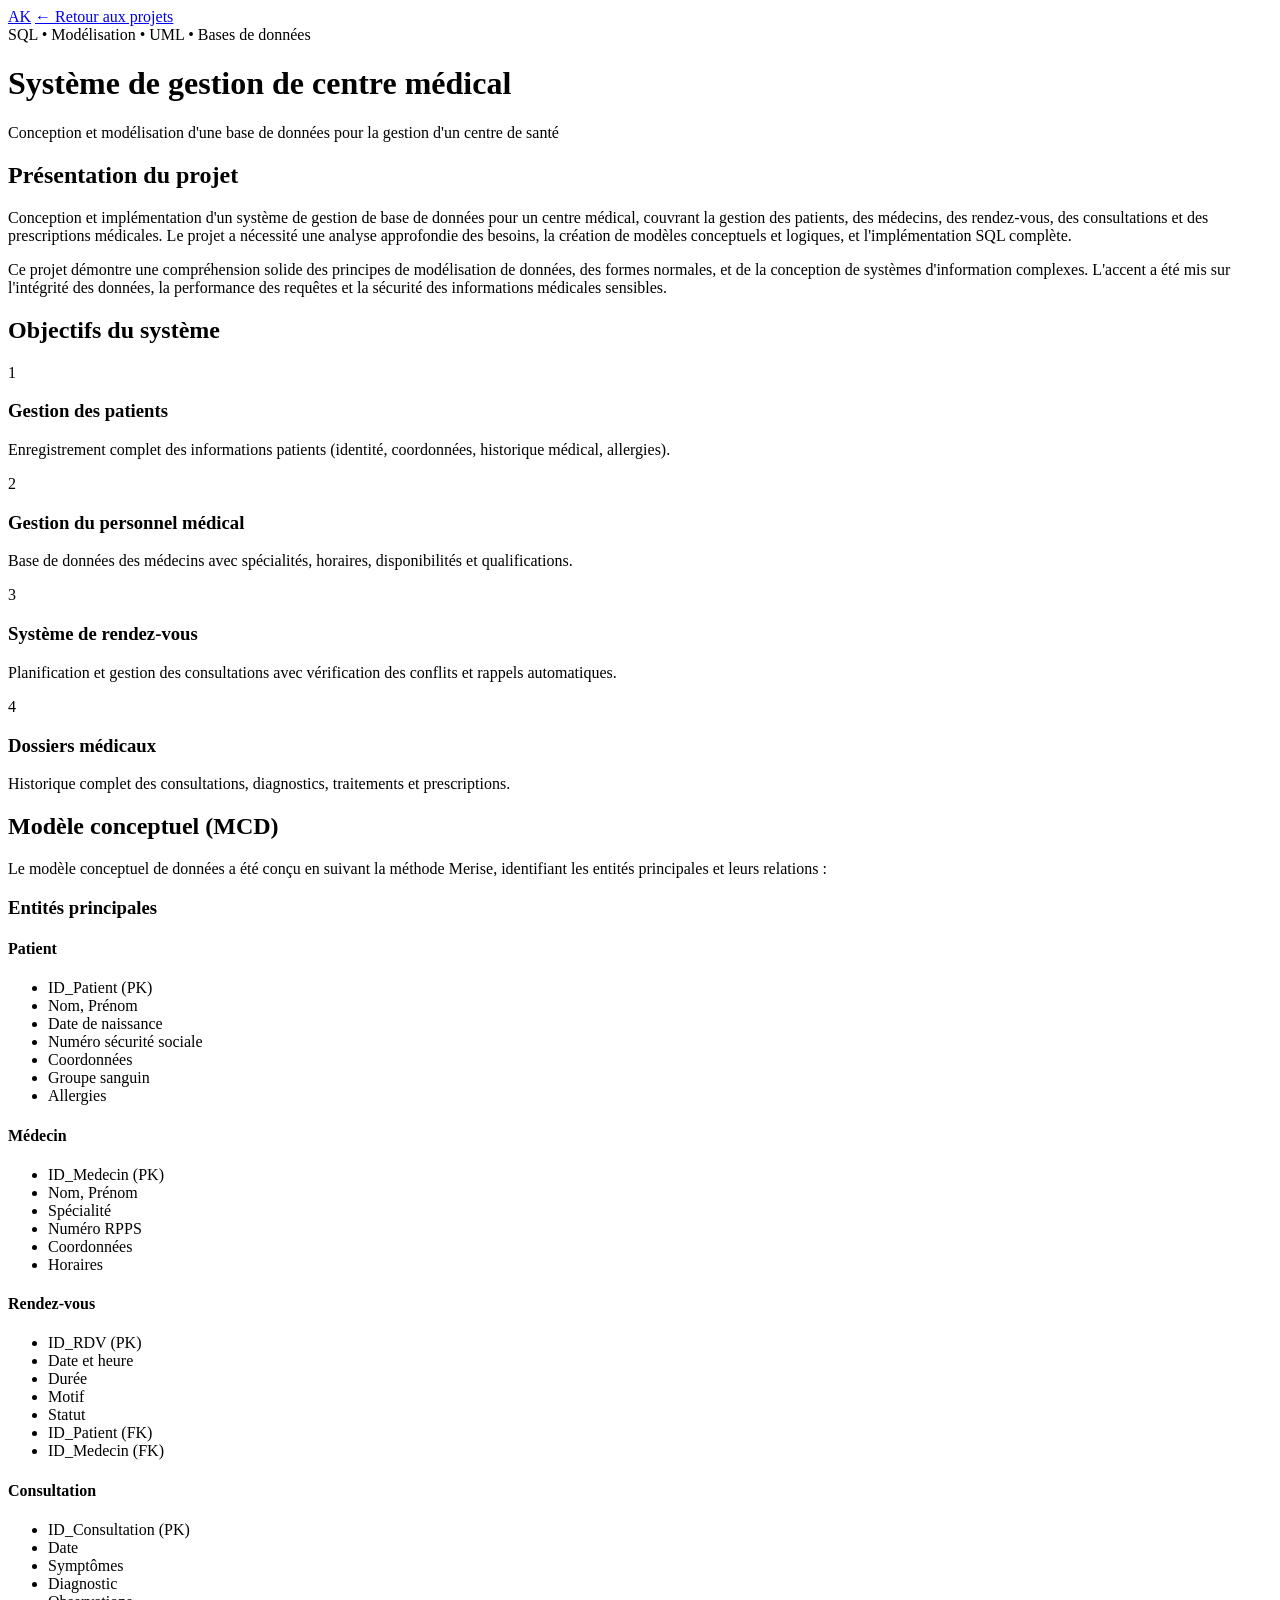
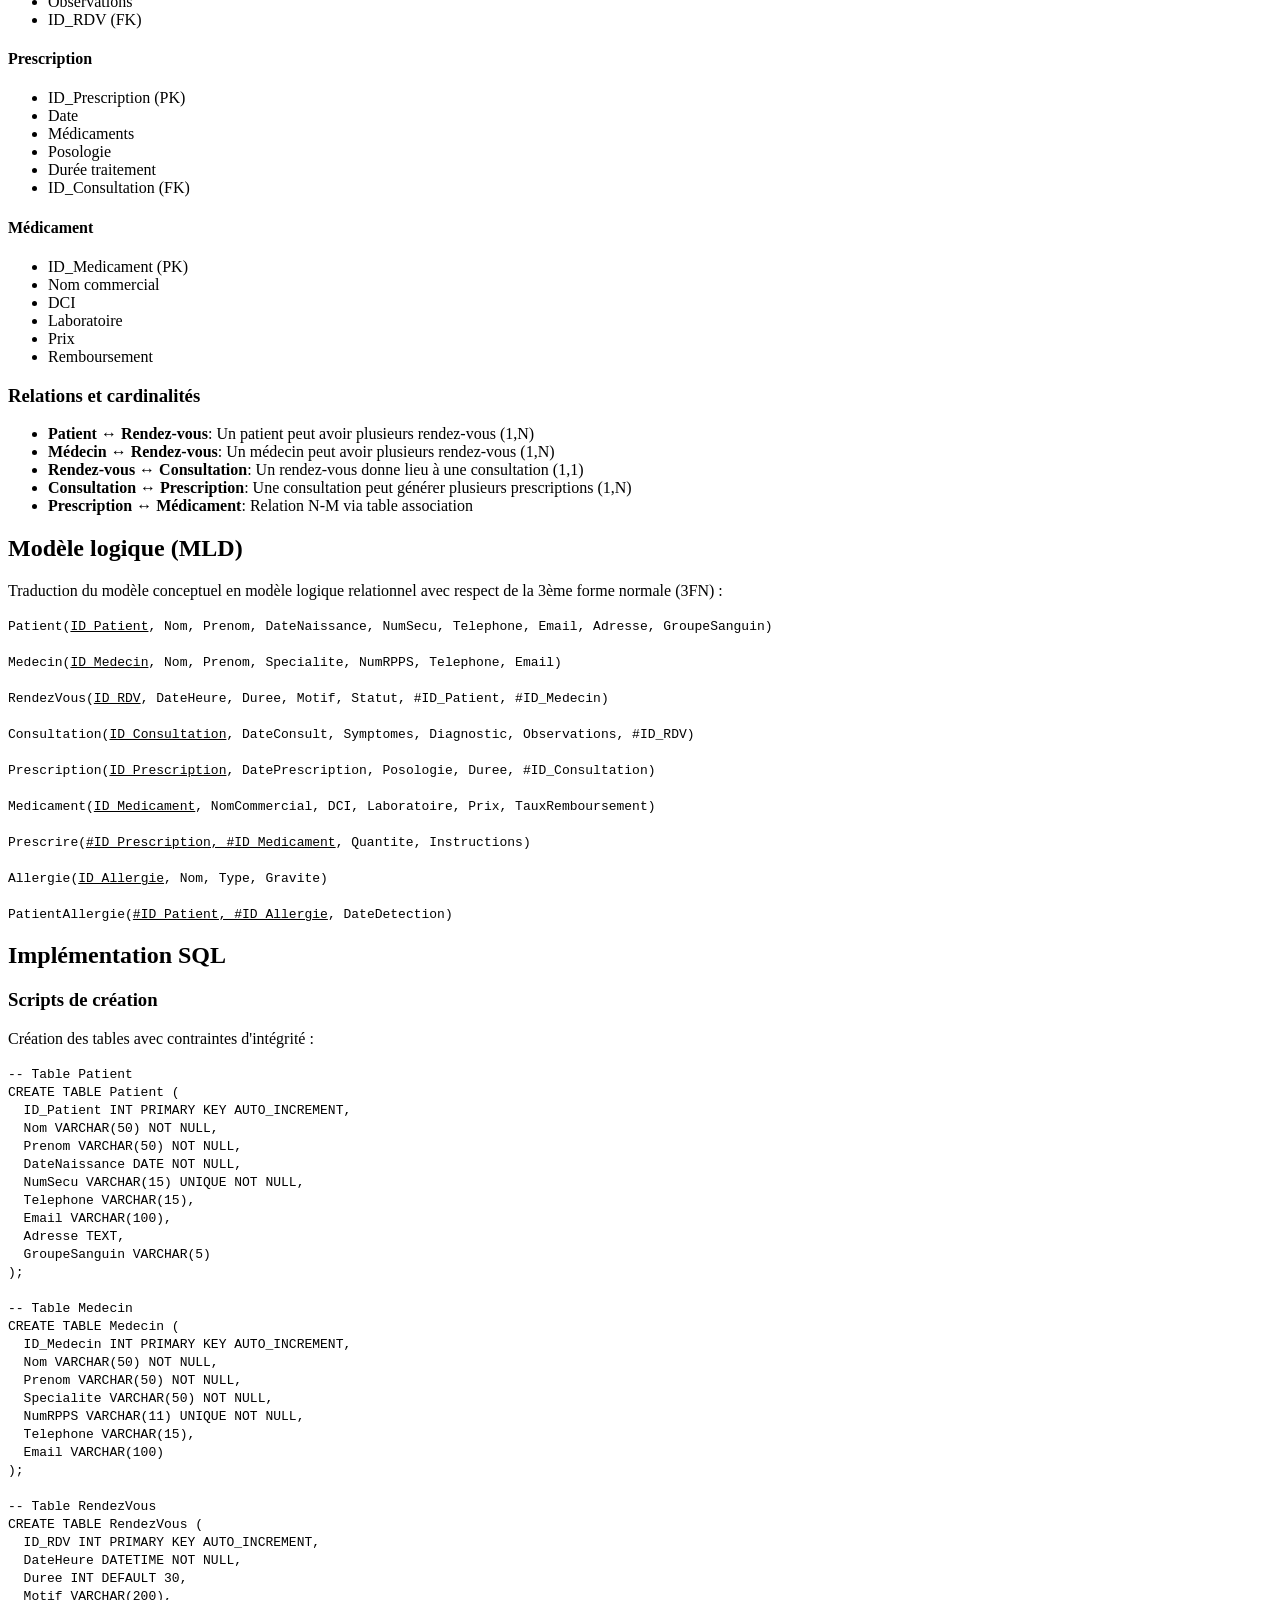
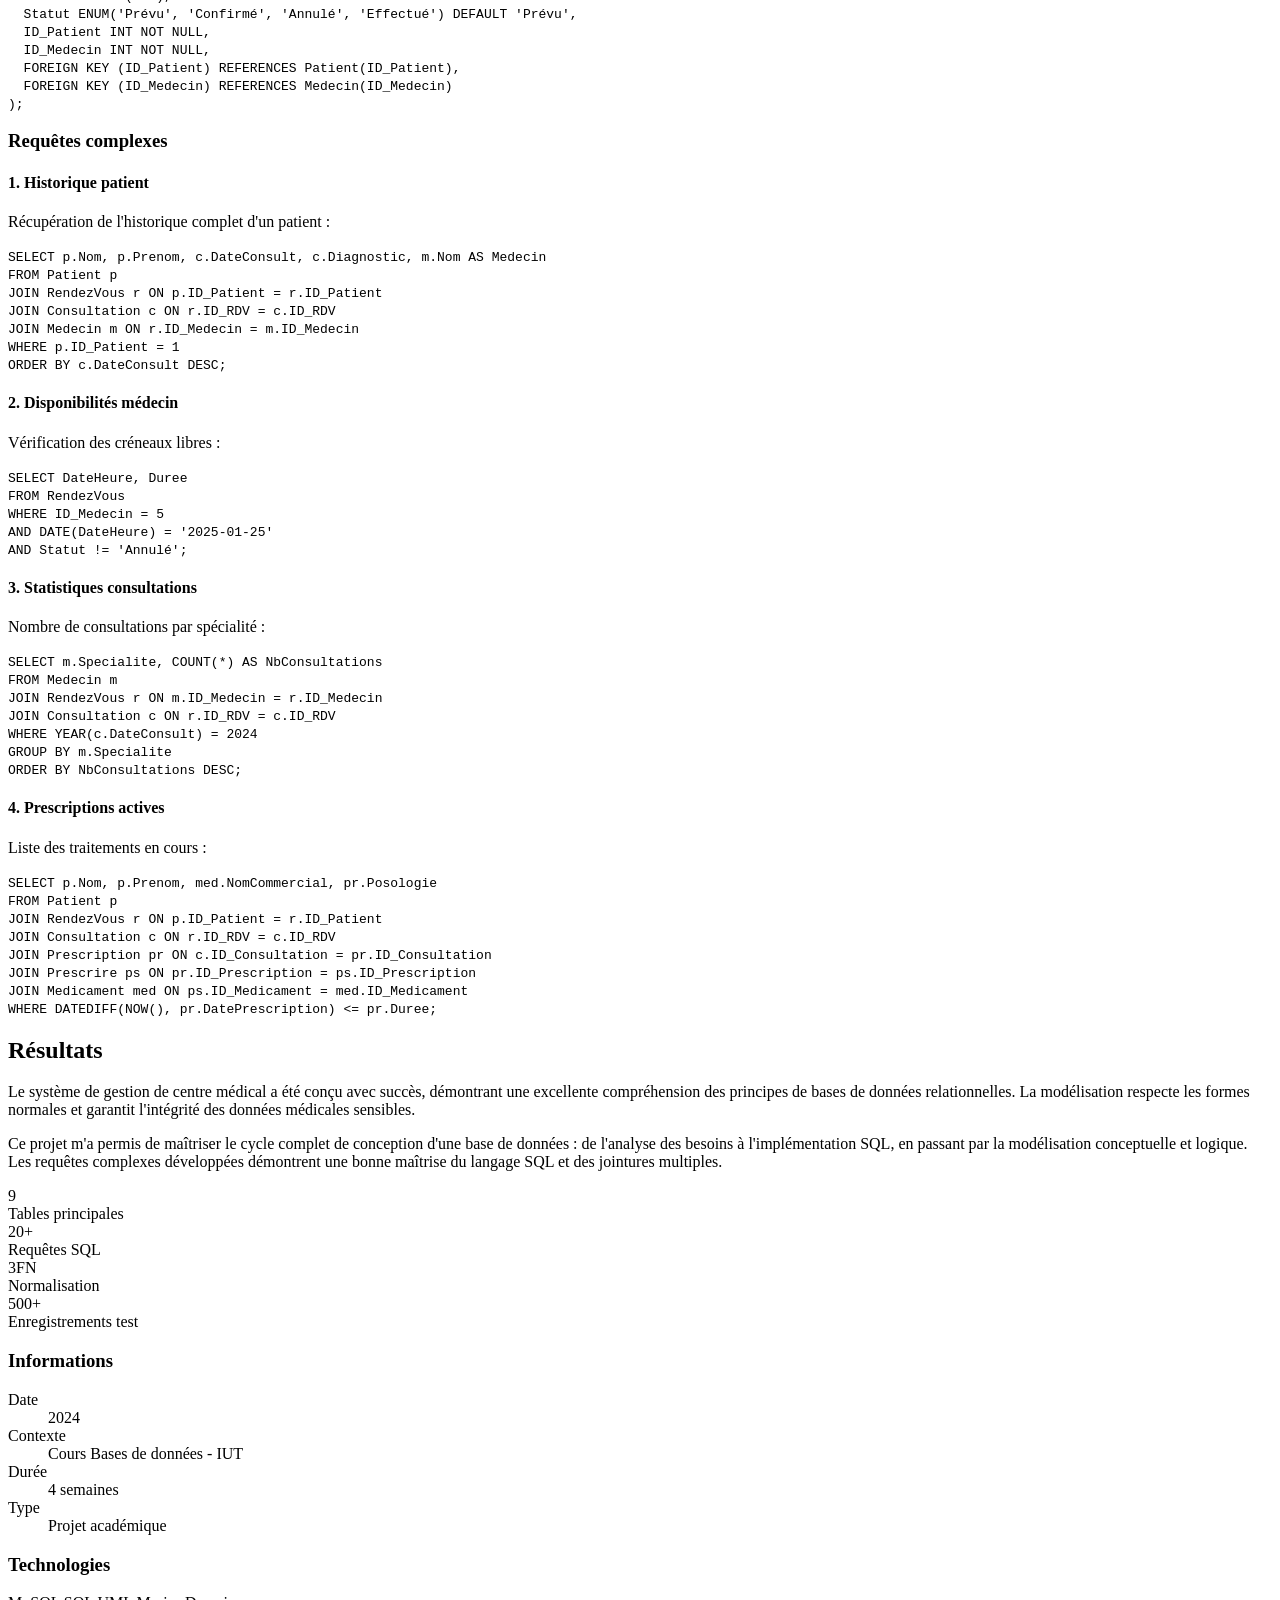
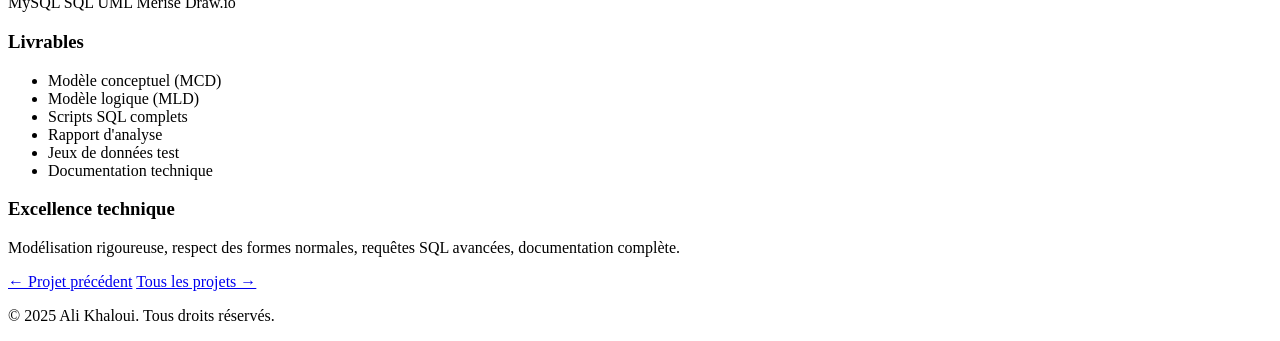
==== commit 79e32eba: "Add files via upload" ====
--- a/projet-base-donnees.html
+++ b/projet-base-donnees.html
@@ -4,8 +4,9 @@
     <meta charset="UTF-8">
     <meta name="viewport" content="width=device-width, initial-scale=1.0">
     <title>Système de gestion centre médical - Ali Khaloui</title>
-    <link rel="stylesheet" href="style-glassmorphism.css">
-    <link rel="stylesheet" href="project-style-glassmorphism.css">
+    <link rel="stylesheet" href="css/style.css">
+    <link rel="icon" type="image/svg+xml" href="data:image/svg+xml,%3Csvg xmlns='http://www.w3.org/2000/svg' viewBox='0 0 100 100'%3E%3Cdefs%3E%3ClinearGradient id='g' x1='0%25' y1='0%25' x2='100%25' y2='100%25'%3E%3Cstop offset='0%25' stop-color='%23667eea'/%3E%3Cstop offset='100%25' stop-color='%23764ba2'/%3E%3C/linearGradient%3E%3C/defs%3E%3Crect width='100' height='100' rx='20' fill='url(%23g)'/%3E%3Ctext x='50' y='68' font-family='Poppins,sans-serif' font-size='52' font-weight='700' text-anchor='middle' fill='white'%3EAK%3C/text%3E%3C/svg%3E">
+    <link rel="stylesheet" href="css/project-style.css">
     <link href="https://fonts.googleapis.com/css2?family=Poppins:wght@300;400;500;600;700;800;900&display=swap" rel="stylesheet">
 </head>
 <body>
@@ -161,11 +162,11 @@
                             <div class="relations-block">
                                 <h3>Relations et cardinalités</h3>
                                 <ul class="relations-list">
-                                    <li><strong>Patient ↔ Rendez-vous</strong> : Un patient peut avoir plusieurs rendez-vous (1,N)</li>
-                                    <li><strong>Médecin ↔ Rendez-vous</strong> : Un médecin peut avoir plusieurs rendez-vous (1,N)</li>
-                                    <li><strong>Rendez-vous ↔ Consultation</strong> : Un rendez-vous donne lieu à une consultation (1,1)</li>
-                                    <li><strong>Consultation ↔ Prescription</strong> : Une consultation peut générer plusieurs prescriptions (1,N)</li>
-                                    <li><strong>Prescription ↔ Médicament</strong> : Relation N-M via table association</li>
+                                    <li><strong>Patient ↔ Rendez-vous</strong>: Un patient peut avoir plusieurs rendez-vous (1,N)</li>
+                                    <li><strong>Médecin ↔ Rendez-vous</strong>: Un médecin peut avoir plusieurs rendez-vous (1,N)</li>
+                                    <li><strong>Rendez-vous ↔ Consultation</strong>: Un rendez-vous donne lieu à une consultation (1,1)</li>
+                                    <li><strong>Consultation ↔ Prescription</strong>: Une consultation peut générer plusieurs prescriptions (1,N)</li>
+                                    <li><strong>Prescription ↔ Médicament</strong>: Relation N-M via table association</li>
                                 </ul>
                             </div>
                         </div>
@@ -296,69 +297,6 @@
                             </div>
                         </div>
                     </section>
-
-                    <section class="content-section">
-                        <h2>Contraintes et sécurité</h2>
-                        <div class="security-features">
-                            <div class="security-item">
-                                <h3>🔒 Intégrité référentielle</h3>
-                                <p>Clés étrangères avec CASCADE/RESTRICT pour maintenir la cohérence des données.</p>
-                            </div>
-                            <div class="security-item">
-                                <h3>✓ Contraintes CHECK</h3>
-                                <p>Validation des données à l'insertion (dates cohérentes, valeurs dans intervalle).</p>
-                            </div>
-                            <div class="security-item">
-                                <h3>🔑 Index et performances</h3>
-                                <p>Index sur colonnes fréquemment requêtées (dates, foreign keys, numéros).</p>
-                            </div>
-                            <div class="security-item">
-                                <h3>👤 Gestion des droits</h3>
-                                <p>Rôles SQL différenciés (médecin, secrétariat, admin) avec privilèges spécifiques.</p>
-                            </div>
-                            <div class="security-item">
-                                <h3>📝 Triggers</h3>
-                                <p>Déclencheurs pour audit trail, validation automatique, calculs dérivés.</p>
-                            </div>
-                            <div class="security-item">
-                                <h3>💾 Sauvegardes</h3>
-                                <p>Stratégie de backup régulier et procédures de restauration documentées.</p>
-                            </div>
-                        </div>
-                    </section>
-
-                    <section class="content-section">
-                        <h2>Jeux de données et tests</h2>
-                        <p>
-                            Insertion de données de test réalistes pour validation du modèle :
-                        </p>
-                        <ul>
-                            <li>50 patients avec informations complètes</li>
-                            <li>10 médecins de spécialités variées</li>
-                            <li>200+ rendez-vous sur 6 mois</li>
-                            <li>150 consultations avec diagnostics</li>
-                            <li>100 prescriptions avec médicaments associés</li>
-                        </ul>
-                        <p>
-                            Tests de performance réalisés sur requêtes complexes avec analyse des plans d'exécution 
-                            et optimisation via indexation.
-                        </p>
-                    </section>
-
-                    <section class="content-section">
-                        <h2>Compétences développées</h2>
-                        <div class="skills-developed">
-                            <span class="skill-badge">Modélisation de données</span>
-                            <span class="skill-badge">SQL avancé</span>
-                            <span class="skill-badge">Méthode Merise</span>
-                            <span class="skill-badge">UML</span>
-                            <span class="skill-badge">Formes normales</span>
-                            <span class="skill-badge">Optimisation requêtes</span>
-                            <span class="skill-badge">Contraintes d'intégrité</span>
-                            <span class="skill-badge">Analyse de besoins</span>
-                        </div>
-                    </section>
-
                     <section class="content-section">
                         <h2>Résultats</h2>
                         <p>
@@ -426,12 +364,12 @@
                     <div class="sidebar-card">
                         <h3>Livrables</h3>
                         <ul class="file-list">
-                            <li>📊 Modèle conceptuel (MCD)</li>
-                            <li>📋 Modèle logique (MLD)</li>
-                            <li>💾 Scripts SQL complets</li>
-                            <li>📝 Rapport d'analyse</li>
-                            <li>🧪 Jeux de données test</li>
-                            <li>📈 Documentation technique</li>
+                            <li>Modèle conceptuel (MCD)</li>
+                            <li>Modèle logique (MLD)</li>
+                            <li>Scripts SQL complets</li>
+                            <li>Rapport d'analyse</li>
+                            <li>Jeux de données test</li>
+                            <li>Documentation technique</li>
                         </ul>
                     </div>
 
@@ -460,6 +398,6 @@
         </div>
     </footer>
 
-    <script src="script.js"></script>
+    <script src="js/script.js"></script>
 </body>
 </html>
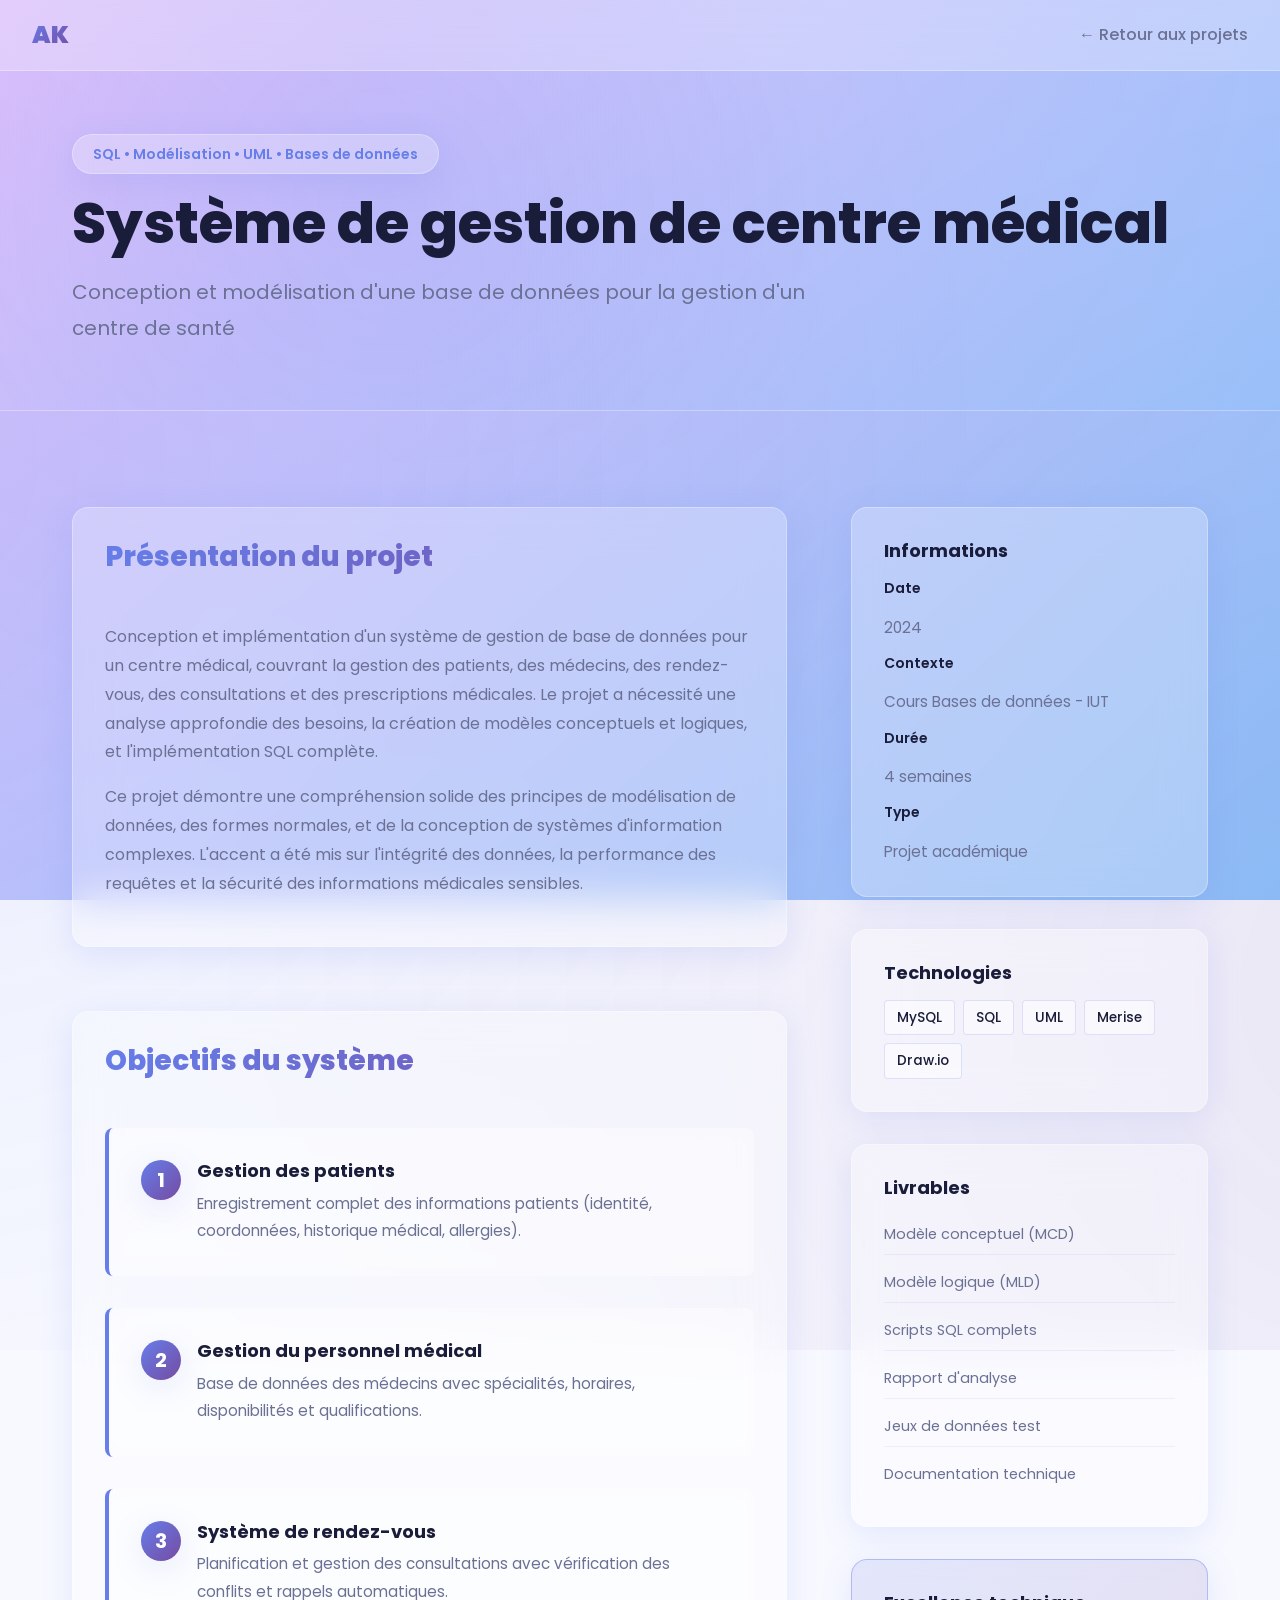
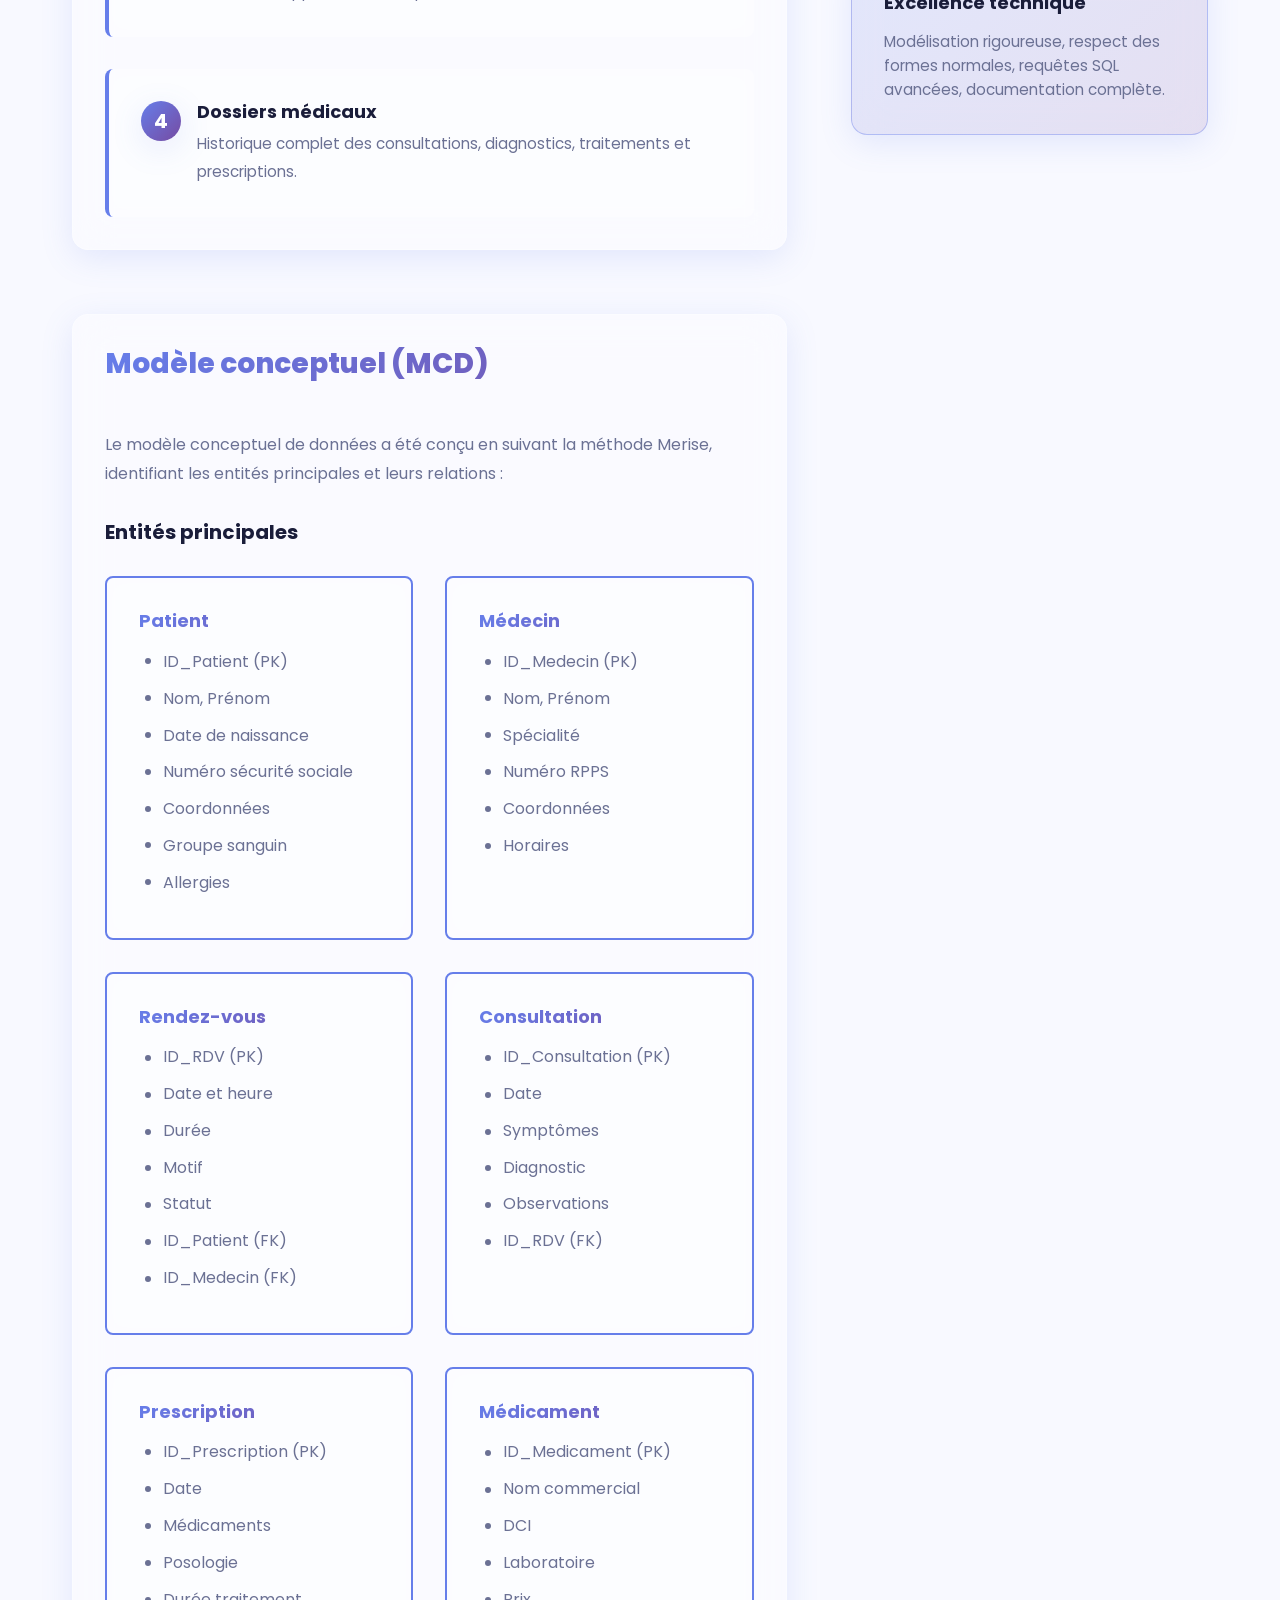
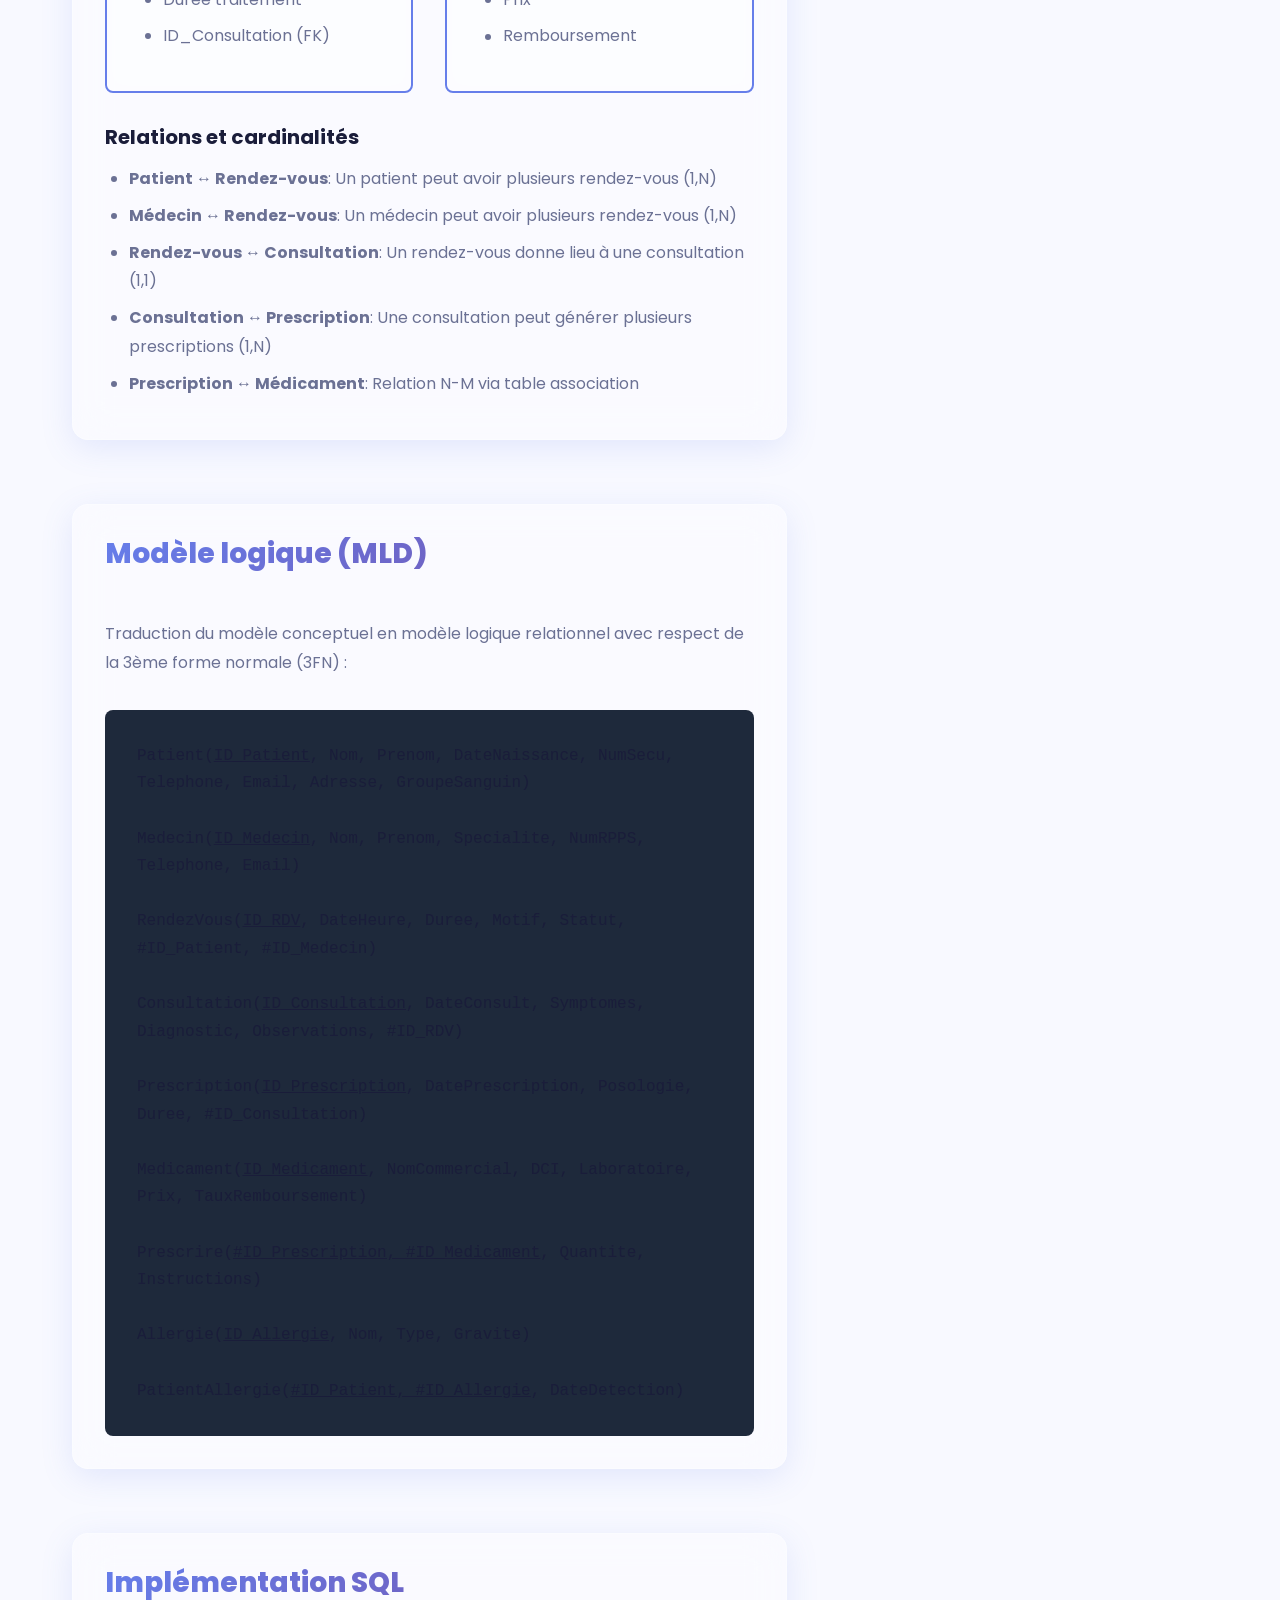
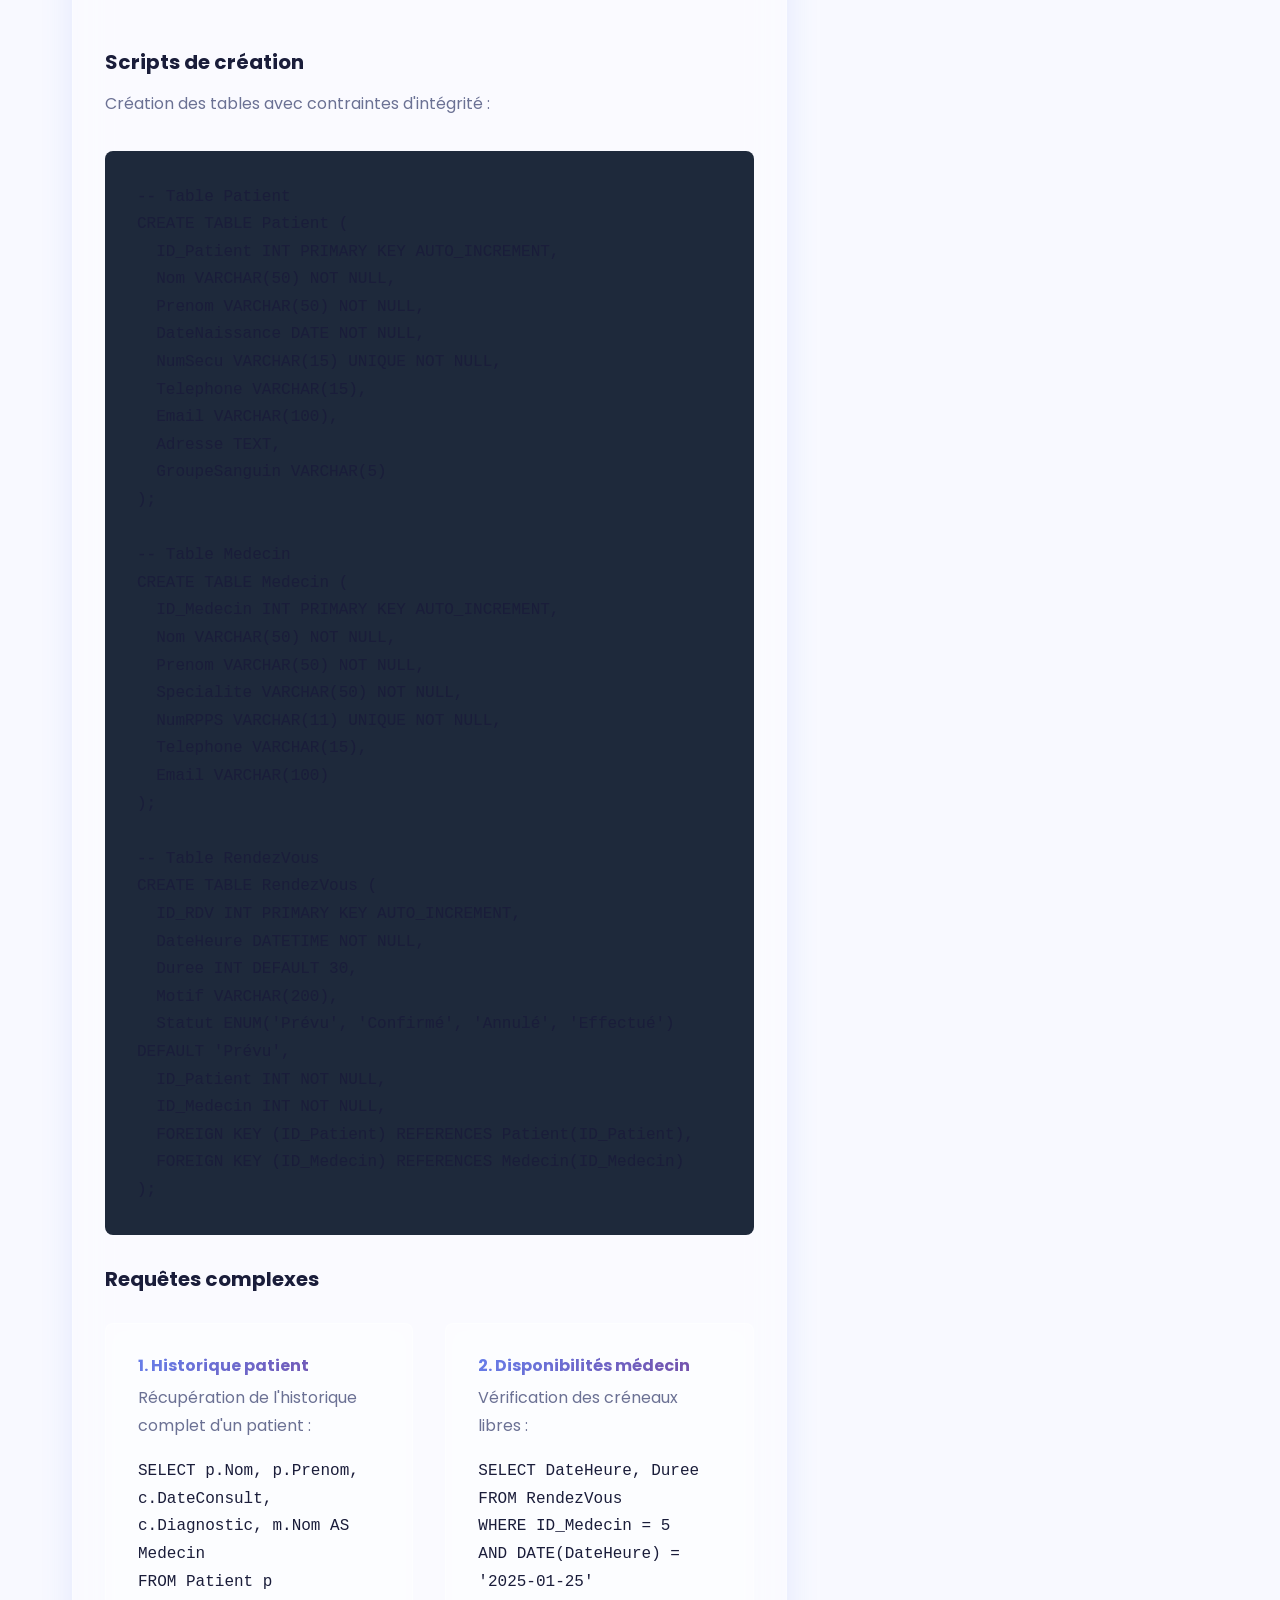
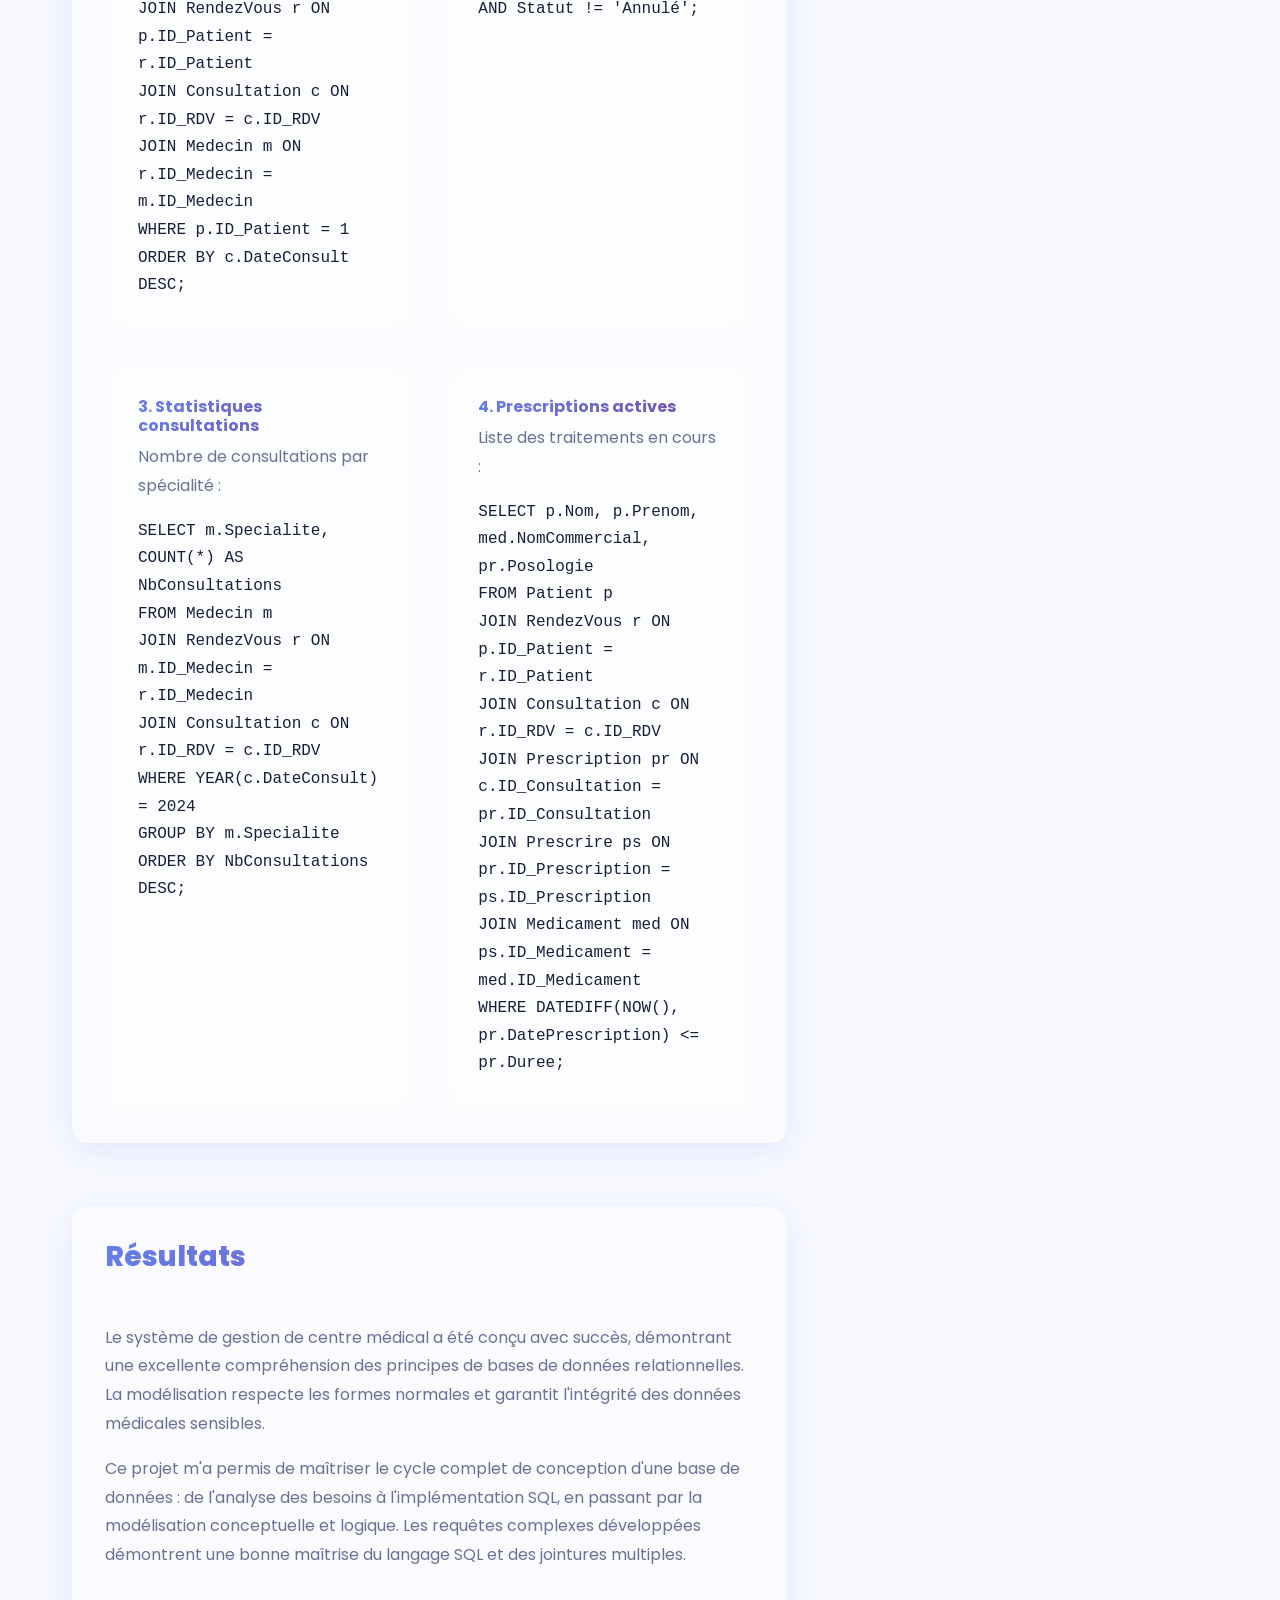
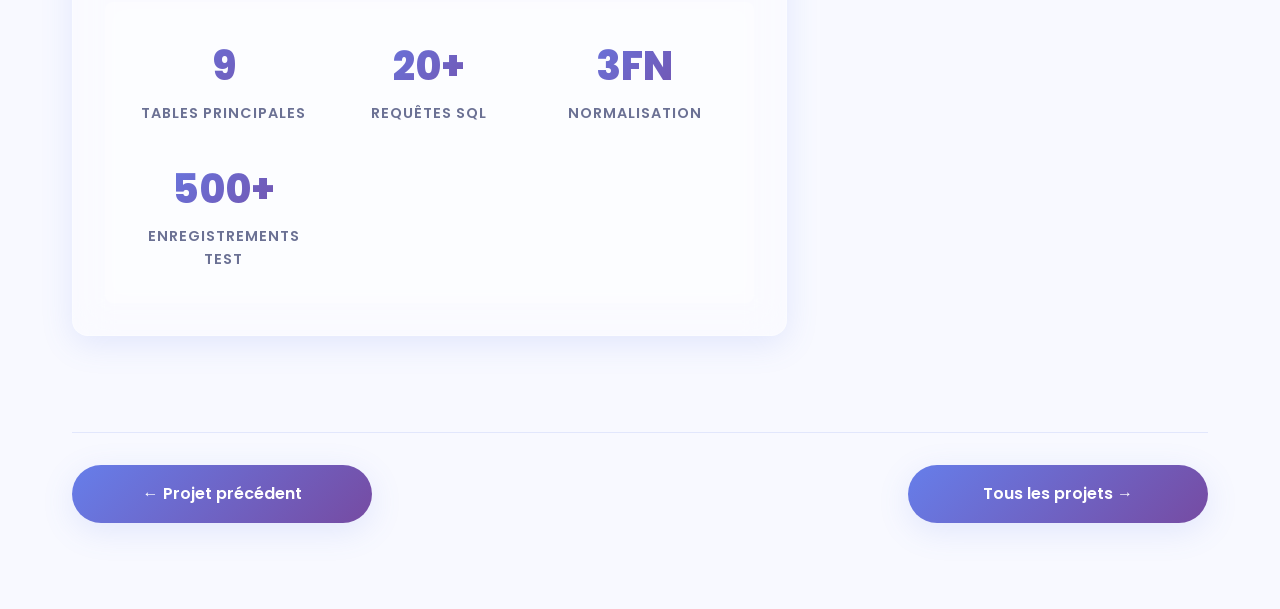
==== commit 4a9c9d25: "Add files via upload" ====
--- a/projet-base-donnees.html
+++ b/projet-base-donnees.html
@@ -4,9 +4,9 @@
     <meta charset="UTF-8">
     <meta name="viewport" content="width=device-width, initial-scale=1.0">
     <title>Système de gestion centre médical - Ali Khaloui</title>
-    <link rel="stylesheet" href="css/style.css">
+    <link rel="stylesheet" href="style.css">
     <link rel="icon" type="image/svg+xml" href="data:image/svg+xml,%3Csvg xmlns='http://www.w3.org/2000/svg' viewBox='0 0 100 100'%3E%3Cdefs%3E%3ClinearGradient id='g' x1='0%25' y1='0%25' x2='100%25' y2='100%25'%3E%3Cstop offset='0%25' stop-color='%23667eea'/%3E%3Cstop offset='100%25' stop-color='%23764ba2'/%3E%3C/linearGradient%3E%3C/defs%3E%3Crect width='100' height='100' rx='20' fill='url(%23g)'/%3E%3Ctext x='50' y='68' font-family='Poppins,sans-serif' font-size='52' font-weight='700' text-anchor='middle' fill='white'%3EAK%3C/text%3E%3C/svg%3E">
-    <link rel="stylesheet" href="css/project-style.css">
+    <link rel="stylesheet" href="project-style.css">
     <link href="https://fonts.googleapis.com/css2?family=Poppins:wght@300;400;500;600;700;800;900&display=swap" rel="stylesheet">
 </head>
 <body>
@@ -398,6 +398,6 @@
         </div>
     </footer>
 
-    <script src="js/script.js"></script>
+    <script src="script.js"></script>
 </body>
 </html>
--- a/style.css
+++ b/style.css
@@ -0,0 +1,1026 @@
+/* Glassmorphism Pro Theme */
+
+:root {
+    /* Couleurs principales */
+    --color-primary: #667eea;
+    --color-primary-dark: #5568d3;
+    --color-secondary: #764ba2;
+    --color-accent: #f093fb;
+    
+    /* Couleurs de fond */
+    --color-bg: #f8f9ff;
+    --color-bg-alt: rgba(255, 255, 255, 0.7);
+    --color-glass: rgba(255, 255, 255, 0.25);
+    --color-glass-hover: rgba(255, 255, 255, 0.35);
+    
+    /* Couleurs de texte */
+    --color-text: #1a1d3a;
+    --color-text-light: #6b7194;
+    --color-border: rgba(102, 126, 234, 0.15);
+    
+    /* Gradients */
+    --gradient-primary: linear-gradient(135deg, #667eea 0%, #764ba2 100%);
+    --gradient-accent: linear-gradient(135deg, #f093fb 0%, #f5576c 100%);
+    --gradient-bg: linear-gradient(135deg, #e0c3fc 0%, #8ec5fc 100%);
+    
+    /* Typographie */
+    --font-display: 'Poppins', sans-serif;
+    --font-body: 'Poppins', sans-serif;
+    
+    /* Espacements */
+    --spacing-xs: 0.5rem;
+    --spacing-sm: 1rem;
+    --spacing-md: 2rem;
+    --spacing-lg: 4rem;
+    --spacing-xl: 6rem;
+    
+    /* Autres */
+    --border-radius: 1rem;
+    --border-radius-sm: 0.5rem;
+    --transition: all 0.4s cubic-bezier(0.4, 0, 0.2, 1);
+    --shadow-glass: 0 8px 32px rgba(102, 126, 234, 0.15);
+    --shadow-glass-lg: 0 15px 45px rgba(102, 126, 234, 0.25);
+}
+
+/* Reset & Base */
+* {
+    margin: 0;
+    padding: 0;
+    box-sizing: border-box;
+}
+
+html {
+    scroll-behavior: smooth;
+    font-size: 16px;
+}
+
+body {
+    font-family: var(--font-body);
+    color: var(--color-text);
+    background: var(--color-bg);
+    background-image: var(--gradient-bg);
+    background-attachment: fixed;
+    line-height: 1.6;
+    overflow-x: hidden;
+}
+
+/* Animation de fond */
+body::before {
+    content: '';
+    position: fixed;
+    top: -50%;
+    left: -50%;
+    width: 200%;
+    height: 200%;
+    background: 
+        radial-gradient(circle at 20% 50%, rgba(102, 126, 234, 0.1) 0%, transparent 50%),
+        radial-gradient(circle at 80% 80%, rgba(118, 75, 162, 0.1) 0%, transparent 50%),
+        radial-gradient(circle at 40% 20%, rgba(240, 147, 251, 0.08) 0%, transparent 50%);
+    animation: gradientShift 15s ease infinite;
+    z-index: -1;
+}
+
+@keyframes gradientShift {
+    0%, 100% { transform: translate(0, 0) rotate(0deg); }
+    33% { transform: translate(5%, 5%) rotate(5deg); }
+    66% { transform: translate(-5%, 5%) rotate(-5deg); }
+}
+
+h1, h2, h3, h4, h5, h6 {
+    font-family: var(--font-display);
+    font-weight: 700;
+    line-height: 1.2;
+    color: var(--color-text);
+}
+
+a {
+    text-decoration: none;
+    color: inherit;
+    transition: var(--transition);
+}
+
+img {
+    max-width: 100%;
+    height: auto;
+    display: block;
+}
+
+/* Glassmorphism Utilities */
+.glass {
+    background: var(--color-glass);
+    backdrop-filter: blur(20px);
+    -webkit-backdrop-filter: blur(20px);
+    border: 1px solid rgba(255, 255, 255, 0.3);
+    box-shadow: var(--shadow-glass);
+}
+
+.glass-hover {
+    transition: var(--transition);
+}
+
+.glass-hover:hover {
+    background: var(--color-glass-hover);
+    box-shadow: var(--shadow-glass-lg);
+    transform: translateY(-5px);
+}
+
+/* Container */
+.container {
+    max-width: 1200px;
+    margin: 0 auto;
+    padding: 0 var(--spacing-md);
+}
+
+.gradient-text {
+    background: var(--gradient-primary);
+    -webkit-background-clip: text;
+    -webkit-text-fill-color: transparent;
+    background-clip: text;
+}
+
+/* Navigation */
+.nav {
+    position: fixed;
+    top: 0;
+    left: 0;
+    right: 0;
+    background: var(--color-glass);
+    backdrop-filter: blur(20px);
+    -webkit-backdrop-filter: blur(20px);
+    border-bottom: 1px solid rgba(255, 255, 255, 0.3);
+    z-index: 1000;
+    transition: var(--transition);
+}
+
+.nav.scrolled {
+    box-shadow: var(--shadow-glass);
+    background: rgba(255, 255, 255, 0.4);
+}
+
+.nav-container {
+    max-width: 1400px;
+    margin: 0 auto;
+    padding: 0 var(--spacing-md);
+    display: flex;
+    justify-content: space-between;
+    align-items: center;
+    height: 70px;
+}
+
+.nav-logo {
+    font-family: var(--font-display);
+    font-size: 1.5rem;
+    font-weight: 900;
+    background: var(--gradient-primary);
+    -webkit-background-clip: text;
+    -webkit-text-fill-color: transparent;
+    background-clip: text;
+    display: flex;
+    align-items: center;
+    gap: 0.5rem;
+}
+
+.nav-menu {
+    display: flex;
+    list-style: none;
+    gap: var(--spacing-sm);
+    align-items: center;
+}
+
+.nav-link {
+    font-family: var(--font-display);
+    font-size: 0.95rem;
+    font-weight: 500;
+    color: var(--color-text);
+    padding: 0.5rem 1.25rem;
+    border-radius: 2rem;
+    position: relative;
+    transition: var(--transition);
+}
+
+.nav-link::before {
+    content: '';
+    position: absolute;
+    inset: 0;
+    background: var(--gradient-primary);
+    border-radius: 2rem;
+    opacity: 0;
+    transition: var(--transition);
+    z-index: -1;
+}
+
+.nav-link:hover {
+    color: white;
+    transform: translateY(-2px);
+}
+
+.nav-link:hover::before {
+    opacity: 1;
+}
+
+.nav-toggle {
+    display: none;
+    flex-direction: column;
+    gap: 5px;
+    background: none;
+    border: none;
+    cursor: pointer;
+    padding: 0.5rem;
+}
+
+.nav-toggle span {
+    width: 25px;
+    height: 3px;
+    background: var(--color-primary);
+    border-radius: 3px;
+    transition: var(--transition);
+}
+
+/* Hero Section */
+.hero {
+    min-height: 100vh;
+    display: flex;
+    align-items: center;
+    padding: var(--spacing-xl) 0;
+    position: relative;
+    overflow: hidden;
+}
+
+.hero-container {
+    max-width: 1400px;
+    margin: 0 auto;
+    padding: 0 var(--spacing-md);
+    position: relative;
+    z-index: 1;
+}
+
+.hero-content {
+    display: grid;
+    grid-template-columns: 1.2fr 1fr;
+    gap: var(--spacing-lg);
+    align-items: center;
+}
+
+.hero-text {
+    animation: fadeInUp 0.8s ease-out;
+}
+
+@keyframes fadeInUp {
+    from {
+        opacity: 0;
+        transform: translateY(30px);
+    }
+    to {
+        opacity: 1;
+        transform: translateY(0);
+    }
+}
+
+.hero-tag {
+    display: inline-block;
+    padding: 0.5rem 1.25rem;
+    background: var(--color-glass);
+    backdrop-filter: blur(20px);
+    border: 1px solid rgba(255, 255, 255, 0.3);
+    color: var(--color-primary);
+    border-radius: 2rem;
+    font-size: 0.9rem;
+    font-weight: 600;
+    margin-bottom: var(--spacing-sm);
+    box-shadow: var(--shadow-glass);
+}
+
+.hero-title {
+    font-size: clamp(2.5rem, 5vw, 4.5rem);
+    margin-bottom: var(--spacing-md);
+    line-height: 1.1;
+    font-weight: 800;
+}
+
+.hero-description {
+    font-size: 1.2rem;
+    color: var(--color-text-light);
+    margin-bottom: var(--spacing-md);
+    max-width: 600px;
+    line-height: 1.8;
+}
+
+.hero-cta {
+    display: flex;
+    gap: var(--spacing-sm);
+    margin-bottom: var(--spacing-md);
+    flex-wrap: wrap;
+}
+
+.btn {
+    display: inline-flex;
+    align-items: center;
+    gap: 0.5rem;
+    padding: 1rem 2rem;
+    border-radius: 3rem;
+    font-family: var(--font-display);
+    font-weight: 600;
+    font-size: 1rem;
+    cursor: pointer;
+    border: none;
+    transition: var(--transition);
+    position: relative;
+    overflow: hidden;
+}
+
+.btn::before {
+    content: '';
+    position: absolute;
+    inset: 0;
+    background: linear-gradient(135deg, rgba(255, 255, 255, 0.2), transparent);
+    opacity: 0;
+    transition: var(--transition);
+}
+
+.btn:hover::before {
+    opacity: 1;
+}
+
+.btn-primary {
+    background: var(--gradient-primary);
+    color: white;
+    box-shadow: var(--shadow-glass);
+}
+
+.btn-primary:hover {
+    transform: translateY(-3px);
+    box-shadow: var(--shadow-glass-lg);
+}
+
+.btn-secondary {
+    background: var(--color-glass);
+    backdrop-filter: blur(20px);
+    color: var(--color-text);
+    border: 2px solid rgba(255, 255, 255, 0.3);
+}
+
+.btn-secondary:hover {
+    background: var(--color-glass-hover);
+    transform: translateY(-3px);
+}
+
+.hero-social {
+    display: flex;
+    gap: var(--spacing-sm);
+}
+
+.social-link {
+    width: 50px;
+    height: 50px;
+    display: flex;
+    align-items: center;
+    justify-content: center;
+    background: var(--color-glass);
+    backdrop-filter: blur(20px);
+    border: 1px solid rgba(255, 255, 255, 0.3);
+    border-radius: 50%;
+    color: var(--color-primary);
+    transition: var(--transition);
+    box-shadow: var(--shadow-glass);
+}
+
+.social-link:hover {
+    background: var(--gradient-primary);
+    color: white;
+    transform: translateY(-5px);
+    box-shadow: var(--shadow-glass-lg);
+}
+
+.hero-image {
+    animation: fadeInRight 0.8s ease-out;
+}
+
+@keyframes fadeInRight {
+    from {
+        opacity: 0;
+        transform: translateX(30px);
+    }
+    to {
+        opacity: 1;
+        transform: translateX(0);
+    }
+}
+
+.image-wrapper {
+    position: relative;
+    width: 100%;
+    max-width: 450px;
+    margin: 0 auto;
+}
+
+.image-placeholder {
+    aspect-ratio: 1;
+    background: var(--color-glass);
+    backdrop-filter: blur(20px);
+    border-radius: 2rem;
+    display: flex;
+    align-items: center;
+    justify-content: center;
+    border: 2px solid rgba(255, 255, 255, 0.3);
+    position: relative;
+    z-index: 1;
+    box-shadow: var(--shadow-glass-lg);
+}
+
+.image-placeholder svg {
+    width: 120px;
+    height: 120px;
+    color: var(--color-primary);
+    opacity: 0.4;
+}
+
+.initials-placeholder {
+    font-family: var(--font-display);
+    font-size: clamp(6rem, 12vw, 9rem);
+    font-weight: 800;
+    background: var(--gradient-primary);
+    -webkit-background-clip: text;
+    background-clip: text;
+    -webkit-text-fill-color: transparent;
+    letter-spacing: -0.05em;
+    line-height: 1;
+}
+
+.image-decoration {
+    position: absolute;
+    top: -20px;
+    right: -20px;
+    width: 100%;
+    height: 100%;
+    background: var(--gradient-primary);
+    opacity: 0.3;
+    border-radius: 2rem;
+    z-index: 0;
+    filter: blur(40px);
+}
+
+.scroll-indicator {
+    position: absolute;
+    bottom: 40px;
+    left: 50%;
+    transform: translateX(-50%);
+    display: flex;
+    flex-direction: column;
+    align-items: center;
+    gap: 0.5rem;
+    color: var(--color-text-light);
+    font-size: 0.875rem;
+    font-weight: 500;
+}
+
+.scroll-line {
+    width: 2px;
+    height: 40px;
+    background: linear-gradient(to bottom, var(--color-primary), transparent);
+    animation: scrollAnimation 2s ease-in-out infinite;
+}
+
+@keyframes scrollAnimation {
+    0%, 100% { opacity: 0; transform: translateY(0); }
+    50% { opacity: 1; transform: translateY(10px); }
+}
+
+/* Sections */
+.section {
+    padding: var(--spacing-xl) 0;
+}
+
+.section-header {
+    text-align: center;
+    margin-bottom: var(--spacing-lg);
+    animation: fadeInUp 0.6s ease-out;
+}
+
+.section-tag {
+    display: inline-block;
+    padding: 0.5rem 1.25rem;
+    background: var(--color-glass);
+    backdrop-filter: blur(20px);
+    border: 1px solid rgba(255, 255, 255, 0.3);
+    color: var(--color-primary);
+    border-radius: 2rem;
+    font-size: 0.875rem;
+    font-weight: 600;
+    margin-bottom: var(--spacing-sm);
+    box-shadow: var(--shadow-glass);
+}
+
+.section-title {
+    font-size: clamp(2rem, 4vw, 3rem);
+    margin-bottom: var(--spacing-sm);
+    font-weight: 800;
+}
+
+.section-subtitle {
+    font-size: 1.125rem;
+    color: var(--color-text-light);
+    max-width: 700px;
+    margin: 0 auto;
+    line-height: 1.8;
+}
+
+/* About Section */
+.about-content {
+    display: grid;
+    grid-template-columns: 1.2fr 1fr;
+    gap: var(--spacing-lg);
+    align-items: start;
+}
+
+.about-text {
+    display: flex;
+    flex-direction: column;
+    gap: var(--spacing-sm);
+}
+
+.about-intro {
+    font-size: 1.25rem;
+    font-weight: 600;
+    color: var(--color-text);
+    margin-bottom: var(--spacing-sm);
+    line-height: 1.6;
+}
+
+.about-text p {
+    font-size: 1.05rem;
+    color: var(--color-text-light);
+    line-height: 1.8;
+}
+
+.about-info {
+    display: grid;
+    grid-template-columns: repeat(2, 1fr);
+    gap: var(--spacing-sm);
+}
+
+.info-card {
+    background: var(--color-glass);
+    backdrop-filter: blur(20px);
+    padding: var(--spacing-md);
+    border-radius: var(--border-radius);
+    border: 1px solid rgba(255, 255, 255, 0.3);
+    transition: var(--transition);
+    box-shadow: var(--shadow-glass);
+}
+
+.info-card:hover {
+    transform: translateY(-8px);
+    box-shadow: var(--shadow-glass-lg);
+    background: var(--color-glass-hover);
+}
+
+.info-icon {
+    font-size: 2rem;
+    margin-bottom: var(--spacing-xs);
+}
+
+.info-card h3 {
+    font-size: 1rem;
+    margin-bottom: 0.25rem;
+    color: var(--color-text);
+    font-weight: 600;
+}
+
+.info-card p {
+    font-size: 0.95rem;
+    font-weight: 600;
+    color: var(--color-text);
+    margin-bottom: 0.25rem;
+}
+
+.info-card span {
+    font-size: 0.875rem;
+    color: var(--color-text-light);
+}
+
+/* Skills Section - Logos */
+.skills-logo-grid {
+    display: grid;
+    grid-template-columns: repeat(auto-fit, minmax(300px, 1fr));
+    gap: var(--spacing-lg);
+}
+
+.skill-logo-category {
+    background: var(--color-glass);
+    backdrop-filter: blur(20px);
+    padding: var(--spacing-md);
+    border-radius: var(--border-radius);
+    border: 1px solid rgba(255, 255, 255, 0.3);
+    box-shadow: var(--shadow-glass);
+    transition: var(--transition);
+}
+
+.skill-logo-category:hover {
+    transform: translateY(-5px);
+    box-shadow: var(--shadow-glass-lg);
+}
+
+.skill-logo-category .category-title {
+    font-size: 1.25rem;
+    margin-bottom: var(--spacing-md);
+    text-align: center;
+    background: var(--gradient-primary);
+    -webkit-background-clip: text;
+    -webkit-text-fill-color: transparent;
+    background-clip: text;
+    font-weight: 700;
+}
+
+.logos-container {
+    display: grid;
+    grid-template-columns: repeat(auto-fit, minmax(100px, 1fr));
+    gap: var(--spacing-md);
+}
+
+.logo-item {
+    display: flex;
+    flex-direction: column;
+    align-items: center;
+    gap: var(--spacing-xs);
+}
+
+.logo-wrapper {
+    width: 80px;
+    height: 80px;
+    background: rgba(255, 255, 255, 0.5);
+    border-radius: var(--border-radius-sm);
+    display: flex;
+    align-items: center;
+    justify-content: center;
+    transition: var(--transition);
+    position: relative;
+    overflow: hidden;
+}
+
+.logo-wrapper::before {
+    content: '';
+    position: absolute;
+    inset: 0;
+    background: var(--gradient-primary);
+    opacity: 0;
+    transition: var(--transition);
+}
+
+.logo-item:hover .logo-wrapper {
+    transform: translateY(-8px) scale(1.05);
+    box-shadow: 0 12px 30px rgba(102, 126, 234, 0.3);
+}
+
+.logo-item:hover .logo-wrapper::before {
+    opacity: 0.1;
+}
+
+.tech-logo {
+    width: 60px;
+    height: 60px;
+    position: relative;
+    z-index: 1;
+    transition: var(--transition);
+    object-fit: contain;
+}
+
+.logo-item:hover .tech-logo {
+    transform: scale(1.1);
+}
+
+.logo-label {
+    font-size: 0.875rem;
+    font-weight: 600;
+    color: var(--color-text);
+    text-align: center;
+    transition: var(--transition);
+}
+
+.logo-item:hover .logo-label {
+    color: var(--color-primary);
+}
+
+/* Projects Section */
+.projects-grid {
+    display: grid;
+    grid-template-columns: repeat(auto-fit, minmax(320px, 1fr));
+    gap: var(--spacing-md);
+}
+
+.project-card {
+    background: var(--color-glass);
+    backdrop-filter: blur(20px);
+    border-radius: var(--border-radius);
+    border: 1px solid rgba(255, 255, 255, 0.3);
+    overflow: hidden;
+    transition: var(--transition);
+    display: flex;
+    flex-direction: column;
+    box-shadow: var(--shadow-glass);
+}
+
+.project-card:hover {
+    transform: translateY(-10px);
+    box-shadow: var(--shadow-glass-lg);
+    background: var(--color-glass-hover);
+}
+
+.project-link {
+    display: flex;
+    flex-direction: column;
+    height: 100%;
+    text-decoration: none;
+    color: inherit;
+}
+
+.project-image {
+    aspect-ratio: 16/9;
+    background: linear-gradient(135deg, rgba(102, 126, 234, 0.1), rgba(118, 75, 162, 0.1));
+    position: relative;
+    overflow: hidden;
+}
+
+.project-image-placeholder {
+    width: 100%;
+    height: 100%;
+    display: flex;
+    align-items: center;
+    justify-content: center;
+}
+
+.project-image-placeholder svg {
+    color: var(--color-primary);
+    opacity: 0.4;
+}
+
+.project-content {
+    padding: var(--spacing-md);
+    flex: 1;
+    display: flex;
+    flex-direction: column;
+}
+
+.project-title {
+    font-size: 1.25rem;
+    margin-bottom: var(--spacing-sm);
+    color: var(--color-text);
+    font-weight: 700;
+}
+
+.project-description {
+    font-size: 0.95rem;
+    color: var(--color-text-light);
+    line-height: 1.6;
+    margin-bottom: var(--spacing-sm);
+    flex: 1;
+}
+
+.project-tags {
+    display: flex;
+    flex-wrap: wrap;
+    gap: 0.5rem;
+}
+
+.tag {
+    padding: 0.375rem 0.875rem;
+    background: linear-gradient(135deg, rgba(102, 126, 234, 0.15), rgba(118, 75, 162, 0.15));
+    border: 1px solid rgba(102, 126, 234, 0.3);
+    color: var(--color-primary);
+    border-radius: 2rem;
+    font-size: 0.8rem;
+    font-weight: 600;
+}
+
+/* Contact Section */
+.contact-content {
+    display: grid;
+    grid-template-columns: 1fr 1.2fr;
+    gap: var(--spacing-lg);
+    align-items: start;
+}
+
+.contact-info {
+    display: flex;
+    flex-direction: column;
+    gap: var(--spacing-sm);
+}
+
+.contact-card {
+    background: var(--color-glass);
+    backdrop-filter: blur(20px);
+    padding: var(--spacing-md);
+    border-radius: var(--border-radius);
+    border: 1px solid rgba(255, 255, 255, 0.3);
+    display: flex;
+    gap: var(--spacing-sm);
+    align-items: start;
+    transition: var(--transition);
+    box-shadow: var(--shadow-glass);
+}
+
+.contact-card:hover {
+    background: var(--color-glass-hover);
+    box-shadow: var(--shadow-glass-lg);
+    transform: translateY(-5px);
+}
+
+.contact-icon {
+    width: 50px;
+    height: 50px;
+    background: var(--gradient-primary);
+    border-radius: var(--border-radius-sm);
+    display: flex;
+    align-items: center;
+    justify-content: center;
+    color: white;
+    flex-shrink: 0;
+}
+
+.contact-details h3 {
+    font-size: 1rem;
+    margin-bottom: 0.25rem;
+    font-weight: 600;
+}
+
+.contact-details p,
+.contact-details a {
+    font-size: 0.95rem;
+    color: var(--color-text-light);
+}
+
+.contact-details a:hover {
+    color: var(--color-primary);
+}
+
+.contact-form-wrapper {
+    background: var(--color-glass);
+    backdrop-filter: blur(20px);
+    padding: var(--spacing-md);
+    border-radius: var(--border-radius);
+    border: 1px solid rgba(255, 255, 255, 0.3);
+    box-shadow: var(--shadow-glass);
+}
+
+.contact-form {
+    display: flex;
+    flex-direction: column;
+    gap: var(--spacing-sm);
+}
+
+.form-group {
+    display: flex;
+    flex-direction: column;
+    gap: 0.5rem;
+}
+
+.form-group label {
+    font-weight: 600;
+    font-size: 0.95rem;
+    color: var(--color-text);
+}
+
+.form-group input,
+.form-group textarea {
+    padding: 0.875rem 1.25rem;
+    background: rgba(255, 255, 255, 0.5);
+    border: 1px solid rgba(102, 126, 234, 0.2);
+    border-radius: var(--border-radius-sm);
+    font-family: var(--font-body);
+    font-size: 1rem;
+    transition: var(--transition);
+    color: var(--color-text);
+}
+
+.form-group input:focus,
+.form-group textarea:focus {
+    outline: none;
+    border-color: var(--color-primary);
+    background: rgba(255, 255, 255, 0.7);
+    box-shadow: 0 0 0 4px rgba(102, 126, 234, 0.1);
+}
+
+.form-group textarea {
+    resize: vertical;
+    min-height: 120px;
+}
+
+/* Footer */
+.footer {
+    background: var(--color-glass);
+    backdrop-filter: blur(20px);
+    border-top: 1px solid rgba(255, 255, 255, 0.3);
+    color: var(--color-text);
+    padding: var(--spacing-md) 0;
+    margin-top: var(--spacing-xl);
+}
+
+.footer-content {
+    display: flex;
+    justify-content: space-between;
+    align-items: center;
+    flex-wrap: wrap;
+    gap: var(--spacing-sm);
+}
+
+.footer-links {
+    display: flex;
+    gap: var(--spacing-md);
+}
+
+.footer-links a {
+    color: var(--color-text-light);
+    font-size: 0.95rem;
+    transition: var(--transition);
+}
+
+.footer-links a:hover {
+    color: var(--color-primary);
+}
+
+/* Responsive */
+@media (max-width: 968px) {
+    .hero-content {
+        grid-template-columns: 1fr;
+        text-align: center;
+    }
+    
+    .hero-image {
+        order: -1;
+        max-width: 350px;
+        margin: 0 auto;
+    }
+    
+    .hero-description {
+        margin: 0 auto var(--spacing-md);
+    }
+    
+    .hero-cta {
+        justify-content: center;
+    }
+    
+    .hero-social {
+        justify-content: center;
+    }
+    
+    .about-content {
+        grid-template-columns: 1fr;
+    }
+    
+    .contact-content {
+        grid-template-columns: 1fr;
+    }
+    
+    .nav-menu {
+        position: fixed;
+        top: 70px;
+        left: -100%;
+        width: 100%;
+        height: calc(100vh - 70px);
+        background: var(--color-glass);
+        backdrop-filter: blur(20px);
+        flex-direction: column;
+        padding: var(--spacing-md);
+        transition: var(--transition);
+        box-shadow: var(--shadow-glass-lg);
+    }
+    
+    .nav-menu.active {
+        left: 0;
+    }
+    
+    .nav-toggle {
+        display: flex;
+    }
+}
+
+@media (max-width: 640px) {
+    :root {
+        --spacing-lg: 3rem;
+        --spacing-xl: 4rem;
+    }
+    
+    .hero {
+        padding: var(--spacing-lg) 0;
+    }
+    
+    .section {
+        padding: var(--spacing-lg) 0;
+    }
+    
+    .about-info {
+        grid-template-columns: 1fr;
+    }
+    
+    .skills-grid {
+        grid-template-columns: 1fr;
+    }
+    
+    .projects-grid {
+        grid-template-columns: 1fr;
+    }
+    
+    .footer-content {
+        flex-direction: column;
+        text-align: center;
+    }
+}
--- a/project-style.css
+++ b/project-style.css
@@ -0,0 +1,773 @@
+/* Project Detail Pages - Glassmorphism Pro */
+
+/* Project Hero */
+.project-hero {
+    padding: calc(70px + 4rem) 0 4rem;
+    background: linear-gradient(135deg, rgba(224, 195, 252, 0.3) 0%, rgba(142, 197, 252, 0.3) 100%);
+    border-bottom: 1px solid rgba(255, 255, 255, 0.3);
+    position: relative;
+}
+
+.project-hero::before {
+    content: '';
+    position: absolute;
+    top: 0;
+    left: 0;
+    right: 0;
+    bottom: 0;
+    background: radial-gradient(circle at 30% 50%, rgba(102, 126, 234, 0.1) 0%, transparent 50%);
+    z-index: 0;
+}
+
+.project-hero .container {
+    position: relative;
+    z-index: 1;
+}
+
+.project-tag {
+    display: inline-block;
+    padding: 0.5rem 1.25rem;
+    background: var(--color-glass);
+    backdrop-filter: blur(20px);
+    border: 1px solid rgba(255, 255, 255, 0.3);
+    color: var(--color-primary);
+    border-radius: 2rem;
+    font-size: 0.875rem;
+    font-weight: 600;
+    margin-bottom: var(--spacing-sm);
+    box-shadow: var(--shadow-glass);
+}
+
+.project-hero-title {
+    font-size: clamp(2rem, 5vw, 3.5rem);
+    margin-bottom: var(--spacing-sm);
+    color: var(--color-text);
+    font-weight: 800;
+}
+
+.project-hero-subtitle {
+    font-size: 1.25rem;
+    color: var(--color-text-light);
+    max-width: 800px;
+    line-height: 1.8;
+}
+
+/* Project Detail Layout */
+.project-detail {
+    padding: var(--spacing-xl) 0;
+}
+
+.project-content-grid {
+    display: grid;
+    grid-template-columns: 2fr 1fr;
+    gap: var(--spacing-lg);
+    align-items: start;
+}
+
+.project-main-content {
+    display: flex;
+    flex-direction: column;
+    gap: var(--spacing-lg);
+}
+
+.project-sidebar {
+    position: sticky;
+    top: 100px;
+    display: flex;
+    flex-direction: column;
+    gap: var(--spacing-md);
+}
+
+/* Content Sections */
+.content-section {
+    background: var(--color-glass);
+    backdrop-filter: blur(20px);
+    padding: var(--spacing-md);
+    border-radius: var(--border-radius);
+    border: 1px solid rgba(255, 255, 255, 0.3);
+    box-shadow: var(--shadow-glass);
+}
+
+.content-section h2 {
+    font-size: 1.75rem;
+    margin-bottom: var(--spacing-md);
+    color: var(--color-text);
+    padding-bottom: var(--spacing-sm);
+    border-bottom: 2px solid transparent;
+    background: var(--gradient-primary);
+    -webkit-background-clip: text;
+    -webkit-text-fill-color: transparent;
+    background-clip: text;
+    font-weight: 800;
+}
+
+.content-section h3 {
+    font-size: 1.25rem;
+    margin: var(--spacing-md) 0 var(--spacing-sm);
+    color: var(--color-text);
+    font-weight: 700;
+}
+
+.content-section p {
+    color: var(--color-text-light);
+    line-height: 1.8;
+    margin-bottom: var(--spacing-sm);
+}
+
+.content-section ul, .content-section ol {
+    margin-left: 1.5rem;
+    color: var(--color-text-light);
+    line-height: 1.8;
+}
+
+.content-section li {
+    margin-bottom: 0.5rem;
+}
+
+/* Features Grid */
+.features-grid {
+    display: grid;
+    grid-template-columns: repeat(auto-fit, minmax(280px, 1fr));
+    gap: var(--spacing-md);
+    margin-top: var(--spacing-md);
+}
+
+.feature-item {
+    padding: var(--spacing-md);
+    background: rgba(255, 255, 255, 0.3);
+    backdrop-filter: blur(10px);
+    border: 1px solid rgba(255, 255, 255, 0.4);
+    border-radius: var(--border-radius-sm);
+    transition: var(--transition);
+}
+
+.feature-item:hover {
+    transform: translateY(-5px);
+    box-shadow: var(--shadow-glass-lg);
+    background: rgba(255, 255, 255, 0.4);
+}
+
+.feature-icon {
+    font-size: 2.5rem;
+    margin-bottom: var(--spacing-sm);
+}
+
+.feature-item h3 {
+    font-size: 1.125rem;
+    margin: 0 0 var(--spacing-xs);
+    font-weight: 700;
+}
+
+.feature-item p {
+    font-size: 0.95rem;
+    margin: 0;
+}
+
+/* Objectives List */
+.objectives-list {
+    display: flex;
+    flex-direction: column;
+    gap: var(--spacing-md);
+    margin-top: var(--spacing-md);
+}
+
+.objective-item {
+    display: flex;
+    gap: var(--spacing-sm);
+    padding: var(--spacing-md);
+    background: rgba(255, 255, 255, 0.3);
+    backdrop-filter: blur(10px);
+    border-radius: var(--border-radius-sm);
+    border-left: 4px solid var(--color-primary);
+}
+
+.objective-number {
+    flex-shrink: 0;
+    width: 40px;
+    height: 40px;
+    background: var(--gradient-primary);
+    color: white;
+    border-radius: 50%;
+    display: flex;
+    align-items: center;
+    justify-content: center;
+    font-weight: 700;
+    font-size: 1.25rem;
+    box-shadow: var(--shadow-glass);
+}
+
+.objective-content h3 {
+    margin: 0 0 0.5rem;
+    font-size: 1.125rem;
+}
+
+.objective-content p {
+    margin: 0;
+    font-size: 0.95rem;
+}
+
+/* Tech Architecture */
+.tech-architecture {
+    display: grid;
+    grid-template-columns: repeat(auto-fit, minmax(300px, 1fr));
+    gap: var(--spacing-md);
+    margin-top: var(--spacing-md);
+}
+
+.arch-block {
+    padding: var(--spacing-md);
+    background: rgba(255, 255, 255, 0.3);
+    backdrop-filter: blur(10px);
+    border-radius: var(--border-radius-sm);
+    border: 1px solid rgba(255, 255, 255, 0.4);
+}
+
+.arch-block h3 {
+    background: var(--gradient-primary);
+    -webkit-background-clip: text;
+    -webkit-text-fill-color: transparent;
+    background-clip: text;
+    margin-top: 0;
+    font-weight: 700;
+}
+
+/* Challenges List */
+.challenges-list {
+    display: flex;
+    flex-direction: column;
+    gap: var(--spacing-md);
+    margin-top: var(--spacing-md);
+}
+
+.challenge-item {
+    padding: var(--spacing-md);
+    background: rgba(255, 255, 255, 0.3);
+    backdrop-filter: blur(10px);
+    border-radius: var(--border-radius-sm);
+    border-left: 4px solid var(--color-accent);
+}
+
+.challenge-item h3 {
+    color: var(--color-text);
+    margin: 0 0 var(--spacing-xs);
+    font-weight: 700;
+}
+
+.challenge-item p {
+    margin: 0;
+}
+
+/* Skills Developed */
+.skills-developed {
+    display: flex;
+    flex-wrap: wrap;
+    gap: 0.75rem;
+    margin-top: var(--spacing-md);
+}
+
+.skill-badge {
+    padding: 0.5rem 1rem;
+    background: linear-gradient(135deg, rgba(102, 126, 234, 0.2), rgba(118, 75, 162, 0.2));
+    border: 1px solid rgba(102, 126, 234, 0.3);
+    color: var(--color-primary);
+    border-radius: 2rem;
+    font-size: 0.9rem;
+    font-weight: 600;
+    transition: var(--transition);
+    backdrop-filter: blur(10px);
+}
+
+.skill-badge:hover {
+    background: linear-gradient(135deg, rgba(102, 126, 234, 0.3), rgba(118, 75, 162, 0.3));
+    transform: translateY(-2px);
+    box-shadow: var(--shadow-glass);
+}
+
+/* Project Stats */
+.project-stats {
+    display: grid;
+    grid-template-columns: repeat(auto-fit, minmax(150px, 1fr));
+    gap: var(--spacing-md);
+    margin-top: var(--spacing-md);
+    padding: var(--spacing-md);
+    background: rgba(255, 255, 255, 0.3);
+    backdrop-filter: blur(10px);
+    border-radius: var(--border-radius-sm);
+}
+
+.stat-item {
+    text-align: center;
+}
+
+.stat-number {
+    font-size: 2.5rem;
+    font-weight: 800;
+    background: var(--gradient-primary);
+    -webkit-background-clip: text;
+    -webkit-text-fill-color: transparent;
+    background-clip: text;
+    margin-bottom: 0.25rem;
+}
+
+.stat-label {
+    font-size: 0.9rem;
+    color: var(--color-text-light);
+    text-transform: uppercase;
+    letter-spacing: 1px;
+    font-weight: 600;
+}
+
+/* Sidebar */
+.sidebar-card {
+    background: var(--color-glass);
+    backdrop-filter: blur(20px);
+    padding: var(--spacing-md);
+    border-radius: var(--border-radius);
+    border: 1px solid rgba(255, 255, 255, 0.3);
+    box-shadow: var(--shadow-glass);
+}
+
+.sidebar-card.highlight {
+    background: linear-gradient(135deg, rgba(102, 126, 234, 0.15), rgba(118, 75, 162, 0.15));
+    border-color: rgba(102, 126, 234, 0.4);
+}
+
+.sidebar-card h3 {
+    font-size: 1.125rem;
+    margin: 0 0 var(--spacing-sm);
+    color: var(--color-text);
+    font-weight: 700;
+}
+
+.info-list {
+    display: flex;
+    flex-direction: column;
+    gap: 0.75rem;
+}
+
+.info-list dt {
+    font-weight: 600;
+    color: var(--color-text);
+    font-size: 0.875rem;
+}
+
+.info-list dd {
+    margin: 0.25rem 0 0 0;
+    color: var(--color-text-light);
+    font-size: 0.95rem;
+}
+
+.tech-list {
+    display: flex;
+    flex-wrap: wrap;
+    gap: 0.5rem;
+}
+
+.tech-badge {
+    padding: 0.375rem 0.75rem;
+    background: rgba(255, 255, 255, 0.5);
+    border: 1px solid rgba(102, 126, 234, 0.2);
+    border-radius: 0.25rem;
+    font-size: 0.85rem;
+    font-weight: 500;
+    color: var(--color-text);
+}
+
+.file-list {
+    list-style: none;
+    padding: 0;
+    margin: 0;
+    display: flex;
+    flex-direction: column;
+    gap: 0.5rem;
+}
+
+.file-list li {
+    padding: 0.5rem 0;
+    border-bottom: 1px solid rgba(102, 126, 234, 0.1);
+    font-size: 0.9rem;
+    color: var(--color-text-light);
+}
+
+.file-list li:last-child {
+    border-bottom: none;
+}
+
+.evaluation-text {
+    margin: 0;
+    font-size: 0.95rem;
+    line-height: 1.6;
+    color: var(--color-text-light);
+}
+
+/* Project Navigation */
+.project-navigation {
+    display: flex;
+    justify-content: space-between;
+    gap: var(--spacing-md);
+    margin-top: var(--spacing-xl);
+    padding-top: var(--spacing-md);
+    border-top: 1px solid rgba(102, 126, 234, 0.15);
+}
+
+.nav-button {
+    padding: 1rem 2rem;
+    background: var(--gradient-primary);
+    color: white;
+    border-radius: 3rem;
+    font-weight: 600;
+    transition: var(--transition);
+    text-align: center;
+    flex: 1;
+    max-width: 300px;
+    box-shadow: var(--shadow-glass);
+}
+
+.nav-button:hover {
+    transform: translateY(-3px);
+    box-shadow: var(--shadow-glass-lg);
+}
+
+.back-link {
+    color: var(--color-text-light);
+    font-weight: 500;
+    transition: var(--transition);
+}
+
+.back-link:hover {
+    color: var(--color-primary);
+}
+
+/* Specific Components */
+.problem-grid, .target-audience, .benefits-grid {
+    display: grid;
+    grid-template-columns: repeat(auto-fit, minmax(250px, 1fr));
+    gap: var(--spacing-md);
+    margin-top: var(--spacing-md);
+}
+
+.problem-card, .audience-card, .benefit-block {
+    padding: var(--spacing-md);
+    background: rgba(255, 255, 255, 0.3);
+    backdrop-filter: blur(10px);
+    border-radius: var(--border-radius-sm);
+    border: 1px solid rgba(255, 255, 255, 0.4);
+    text-align: center;
+    transition: var(--transition);
+}
+
+.problem-card:hover, .audience-card:hover {
+    transform: translateY(-5px);
+    box-shadow: var(--shadow-glass-lg);
+}
+
+.problem-icon, .audience-icon {
+    font-size: 3rem;
+    margin-bottom: var(--spacing-sm);
+}
+
+.user-journey {
+    display: flex;
+    align-items: center;
+    gap: var(--spacing-sm);
+    margin-top: var(--spacing-md);
+    overflow-x: auto;
+    padding: var(--spacing-md) 0;
+}
+
+.journey-step {
+    flex-shrink: 0;
+    min-width: 180px;
+    padding: var(--spacing-md);
+    background: var(--color-glass);
+    backdrop-filter: blur(20px);
+    border: 2px solid rgba(255, 255, 255, 0.3);
+    border-radius: var(--border-radius);
+    text-align: center;
+    box-shadow: var(--shadow-glass);
+}
+
+.step-number {
+    width: 40px;
+    height: 40px;
+    background: var(--gradient-primary);
+    color: white;
+    border-radius: 50%;
+    display: flex;
+    align-items: center;
+    justify-content: center;
+    font-weight: 700;
+    margin: 0 auto var(--spacing-sm);
+    box-shadow: var(--shadow-glass);
+}
+
+.journey-arrow {
+    font-size: 2rem;
+    background: var(--gradient-primary);
+    -webkit-background-clip: text;
+    -webkit-text-fill-color: transparent;
+    background-clip: text;
+    flex-shrink: 0;
+}
+
+.business-model {
+    display: flex;
+    flex-direction: column;
+    gap: var(--spacing-sm);
+    margin-top: var(--spacing-md);
+}
+
+.roi-item h3 {
+    font-size: 1rem;
+    margin: 0 0 0.5rem;
+}
+
+.roi-bar {
+    height: 40px;
+    background: rgba(255, 255, 255, 0.3);
+    backdrop-filter: blur(10px);
+    border-radius: 2rem;
+    overflow: hidden;
+    position: relative;
+    border: 1px solid rgba(255, 255, 255, 0.4);
+}
+
+.roi-bar.success .roi-fill {
+    background: linear-gradient(90deg, #10b981, #059669);
+}
+
+.roi-fill {
+    height: 100%;
+    background: var(--gradient-primary);
+    display: flex;
+    align-items: center;
+    justify-content: center;
+    color: white;
+    font-weight: 700;
+    font-size: 0.95rem;
+    transition: width 1s ease-out;
+    box-shadow: inset 0 2px 8px rgba(0, 0, 0, 0.1);
+}
+
+.deployment-roadmap {
+    display: grid;
+    grid-template-columns: repeat(auto-fit, minmax(220px, 1fr));
+    gap: var(--spacing-md);
+    margin-top: var(--spacing-md);
+}
+
+.roadmap-phase {
+    padding: var(--spacing-md);
+    background: rgba(255, 255, 255, 0.3);
+    backdrop-filter: blur(10px);
+    border: 2px solid rgba(255, 255, 255, 0.4);
+    border-radius: var(--border-radius-sm);
+    position: relative;
+}
+
+.roadmap-phase.active {
+    border-color: var(--color-primary);
+    background: rgba(102, 126, 234, 0.15);
+}
+
+.phase-badge {
+    display: inline-block;
+    padding: 0.375rem 0.75rem;
+    background: var(--gradient-primary);
+    color: white;
+    border-radius: 0.25rem;
+    font-size: 0.8rem;
+    font-weight: 700;
+    margin-bottom: var(--spacing-sm);
+    box-shadow: var(--shadow-glass);
+}
+
+.site-structure {
+    display: flex;
+    flex-direction: column;
+    gap: var(--spacing-md);
+    margin-top: var(--spacing-md);
+}
+
+.structure-page {
+    padding: var(--spacing-md);
+    background: rgba(255, 255, 255, 0.3);
+    backdrop-filter: blur(10px);
+    border-radius: var(--border-radius-sm);
+    border-left: 4px solid var(--color-primary);
+}
+
+.brand-guidelines {
+    display: flex;
+    flex-direction: column;
+    gap: var(--spacing-md);
+    margin-top: var(--spacing-md);
+}
+
+.guideline-block {
+    padding: var(--spacing-md);
+    background: rgba(255, 255, 255, 0.3);
+    backdrop-filter: blur(10px);
+    border-radius: var(--border-radius-sm);
+}
+
+.color-palette {
+    display: grid;
+    grid-template-columns: repeat(auto-fit, minmax(120px, 1fr));
+    gap: var(--spacing-sm);
+    margin-top: var(--spacing-sm);
+}
+
+.color-swatch {
+    padding: var(--spacing-md);
+    border-radius: var(--border-radius-sm);
+    text-align: center;
+    border: 1px solid rgba(255, 255, 255, 0.4);
+}
+
+.practice-grid {
+    display: grid;
+    grid-template-columns: repeat(auto-fit, minmax(250px, 1fr));
+    gap: var(--spacing-md);
+    margin-top: var(--spacing-md);
+}
+
+.practice-item {
+    padding: var(--spacing-md);
+    background: rgba(255, 255, 255, 0.3);
+    backdrop-filter: blur(10px);
+    border: 1px solid rgba(255, 255, 255, 0.4);
+    border-radius: var(--border-radius-sm);
+}
+
+.practice-item h4 {
+    background: var(--gradient-primary);
+    -webkit-background-clip: text;
+    -webkit-text-fill-color: transparent;
+    background-clip: text;
+    margin: 0 0 var(--spacing-xs);
+    font-weight: 700;
+}
+
+/* Data Model Specific */
+.entities-grid {
+    display: grid;
+    grid-template-columns: repeat(auto-fit, minmax(250px, 1fr));
+    gap: var(--spacing-md);
+    margin-top: var(--spacing-md);
+}
+
+.entity-card {
+    padding: var(--spacing-md);
+    background: rgba(255, 255, 255, 0.3);
+    backdrop-filter: blur(10px);
+    border: 2px solid var(--color-primary);
+    border-radius: var(--border-radius-sm);
+}
+
+.entity-card h4 {
+    background: var(--gradient-primary);
+    -webkit-background-clip: text;
+    -webkit-text-fill-color: transparent;
+    background-clip: text;
+    margin: 0 0 var(--spacing-sm);
+    font-size: 1.125rem;
+    font-weight: 700;
+}
+
+.logical-model, .code-block {
+    margin-top: var(--spacing-md);
+    padding: var(--spacing-md);
+    background: #1e293b;
+    border-radius: var(--border-radius-sm);
+    overflow-x: auto;
+}
+
+.queries-grid {
+    display: grid;
+    grid-template-columns: repeat(auto-fit, minmax(300px, 1fr));
+    gap: var(--spacing-md);
+    margin-top: var(--spacing-md);
+}
+
+.query-example {
+    padding: var(--spacing-md);
+    background: rgba(255, 255, 255, 0.3);
+    backdrop-filter: blur(10px);
+    border-radius: var(--border-radius-sm);
+    border: 1px solid rgba(255, 255, 255, 0.4);
+}
+
+.query-example h4 {
+    background: var(--gradient-primary);
+    -webkit-background-clip: text;
+    -webkit-text-fill-color: transparent;
+    background-clip: text;
+    margin: 0 0 var(--spacing-xs);
+    font-weight: 700;
+}
+
+.security-features {
+    display: grid;
+    grid-template-columns: repeat(auto-fit, minmax(250px, 1fr));
+    gap: var(--spacing-md);
+    margin-top: var(--spacing-md);
+}
+
+.security-item {
+    padding: var(--spacing-md);
+    background: rgba(255, 255, 255, 0.3);
+    backdrop-filter: blur(10px);
+    border: 1px solid rgba(255, 255, 255, 0.4);
+    border-radius: var(--border-radius-sm);
+    transition: var(--transition);
+}
+
+.security-item:hover {
+    transform: translateY(-3px);
+    box-shadow: var(--shadow-glass);
+}
+
+/* Responsive */
+@media (max-width: 1024px) {
+    .project-content-grid {
+        grid-template-columns: 1fr;
+    }
+    
+    .project-sidebar {
+        position: static;
+    }
+    
+    .user-journey {
+        flex-direction: column;
+    }
+    
+    .journey-arrow {
+        transform: rotate(90deg);
+    }
+}
+
+@media (max-width: 768px) {
+    .project-hero {
+        padding: calc(70px + 2rem) 0 2rem;
+    }
+    
+    .features-grid,
+    .objectives-list,
+    .tech-architecture,
+    .challenges-list,
+    .entities-grid,
+    .queries-grid,
+    .security-features,
+    .practice-grid {
+        grid-template-columns: 1fr;
+    }
+    
+    .project-navigation {
+        flex-direction: column;
+    }
+    
+    .nav-button {
+        max-width: none;
+    }
+}
